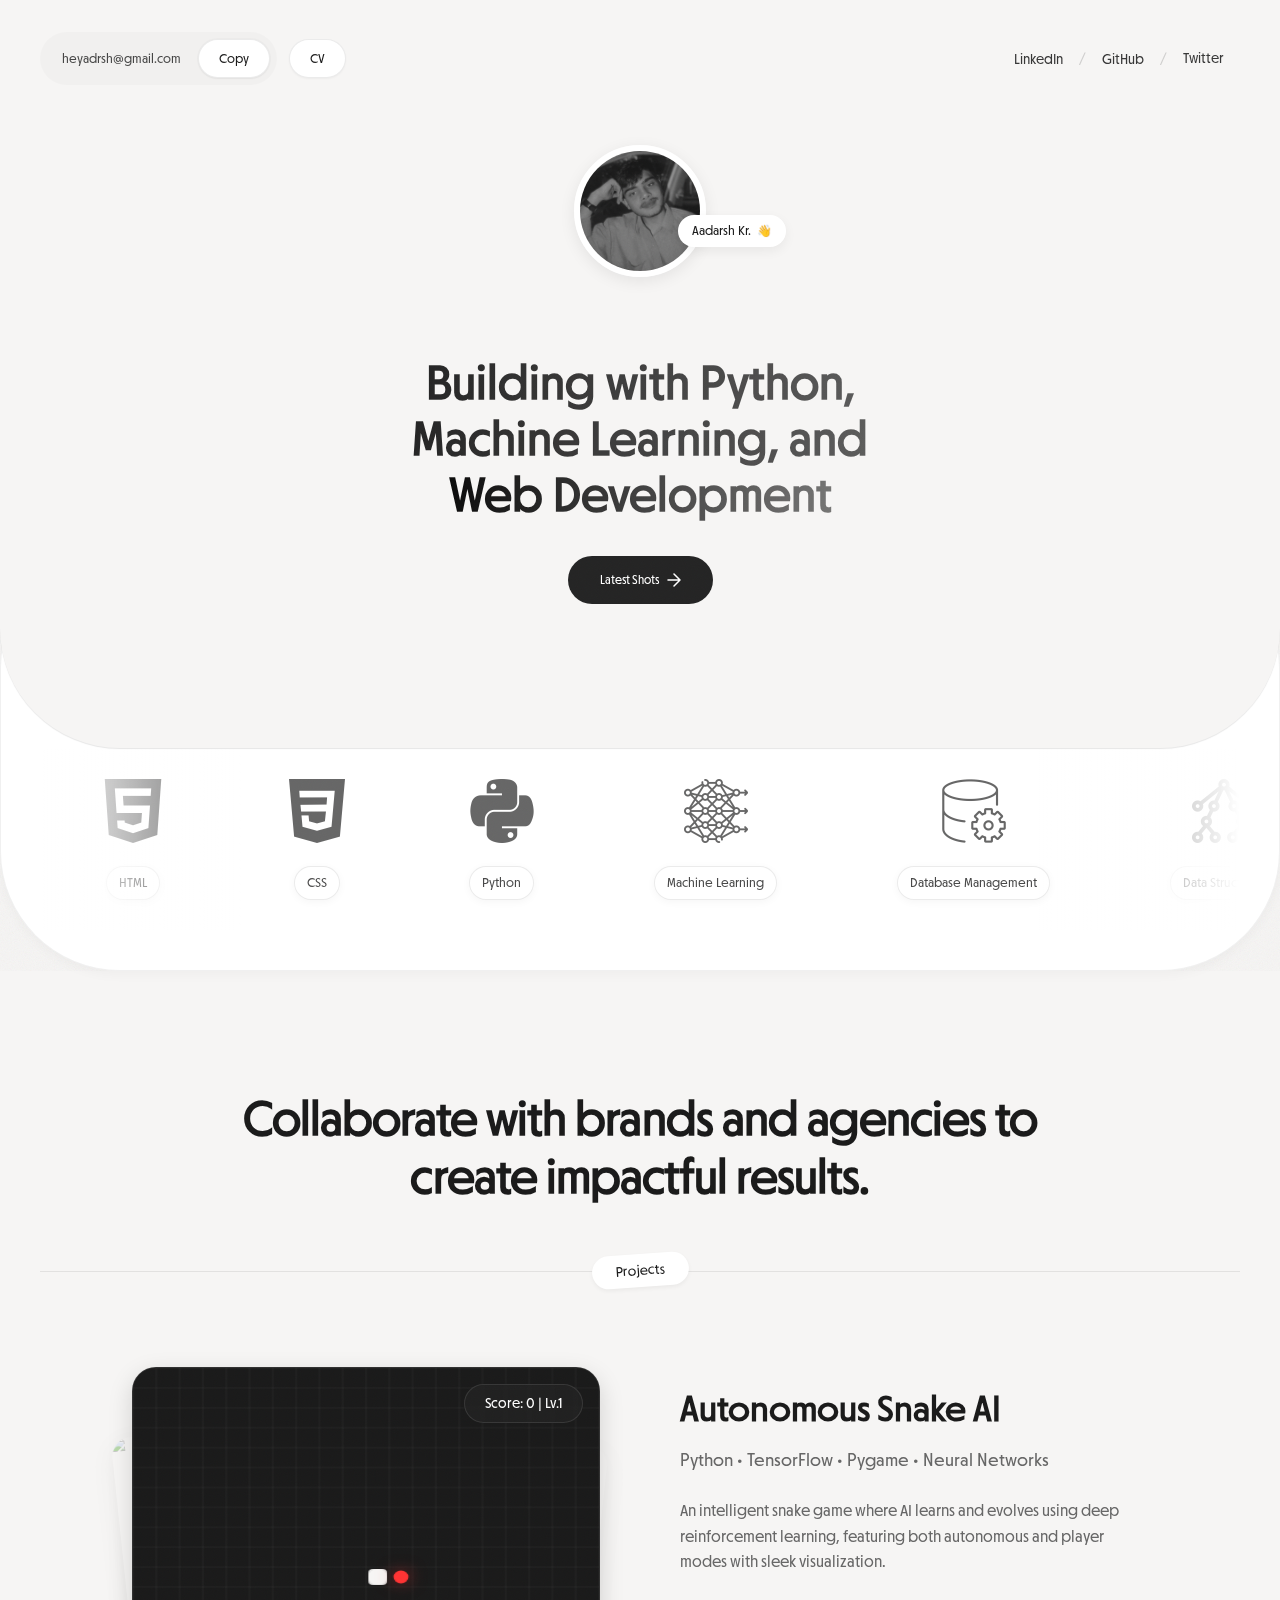
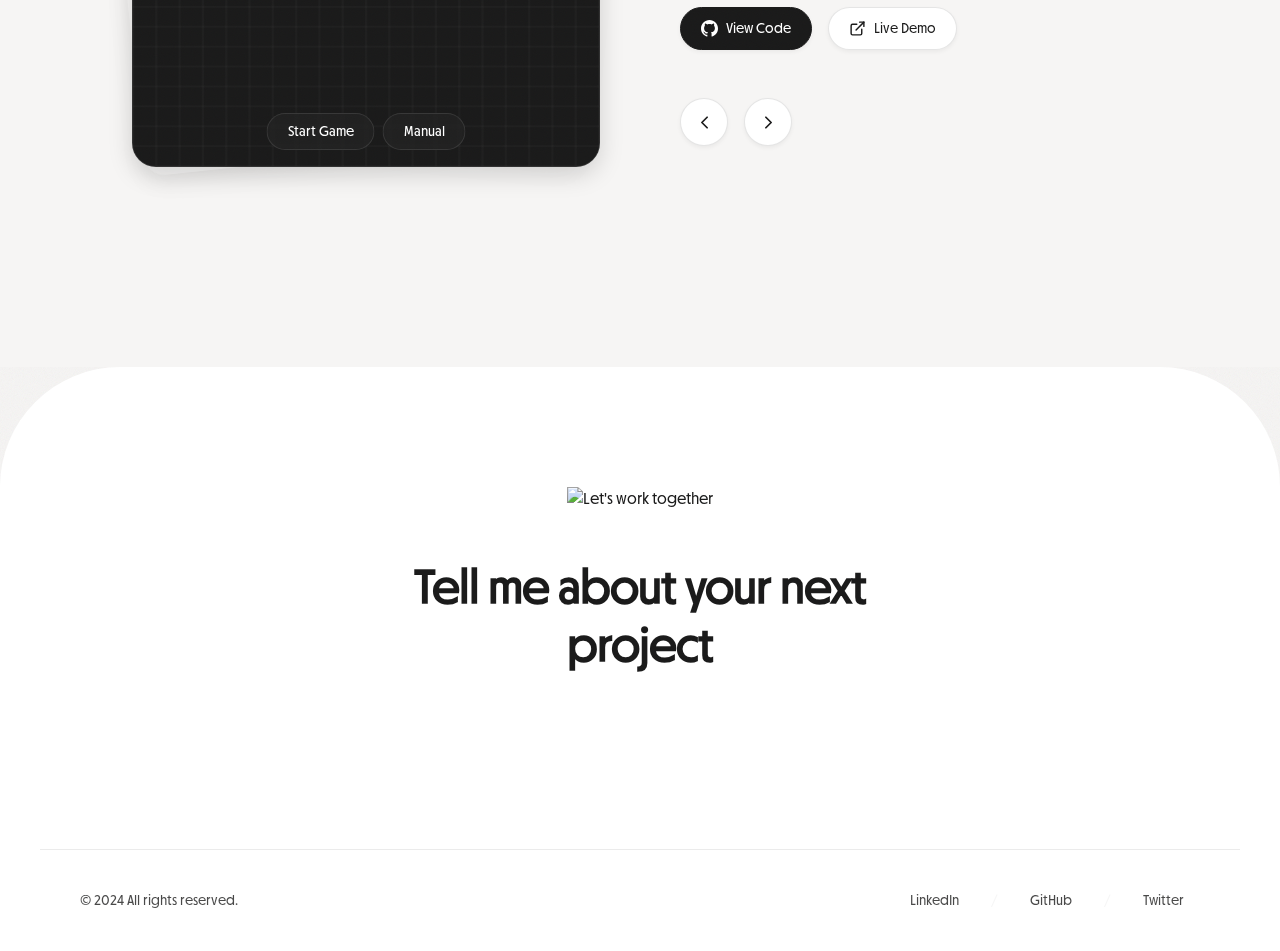
==== index.html @ fe48fea4 "Initial commit: Portfolio website with Snake AI game" ====
<!DOCTYPE html>
<html lang="en">
<head>
    <meta charset="UTF-8">
    <meta name="viewport" content="width=device-width, initial-scale=1.0">
    <title>Aadarsh Kumar — Product Designer</title>
    
    <!-- Preload critical assets -->
    <link rel="preload" href="public/images/profile.webp" as="image" type="image/webp">
    <link rel="preload" href="styles.css" as="style">
    
    <!-- Resource hints -->
    <link rel="preconnect" href="https://fonts.googleapis.com">
    <link rel="preconnect" href="https://fonts.gstatic.com" crossorigin>
    <link rel="preconnect" href="https://cdnjs.cloudflare.com" crossorigin>
    
    <!-- Styles -->
    <link rel="stylesheet" href="styles.css">
    <link href="https://fonts.googleapis.com/css2?family=Inter:wght@400;500;600;700&display=swap" rel="stylesheet">
    <link href="https://fonts.googleapis.com/css2?family=Otterco:wght@400;500&display=swap" rel="stylesheet">
    <link rel="stylesheet" href="https://cdnjs.cloudflare.com/ajax/libs/font-awesome/6.0.0/css/all.min.css">
    
    <!-- GSAP for smooth animations -->
    <script src="https://cdnjs.cloudflare.com/ajax/libs/gsap/3.12.5/gsap.min.js"></script>
    <script src="https://cdnjs.cloudflare.com/ajax/libs/gsap/3.12.5/ScrollTrigger.min.js"></script>
    
    <!-- Meta tags -->
    <meta name="description" content="Aadarsh Kumar - Product Designer specializing in digital products, brands, and experiences">
    <meta name="theme-color" content="#ffffff">
    
    <!-- Open Graph / Social Media -->
    <meta property="og:title" content="Aadarsh Kumar — Product Designer">
    <meta property="og:description" content="Building digital products, brands, and experience">
    <meta property="og:image" content="public/images/profile.webp">
    <meta property="og:type" content="website">
</head>
<body>
    <div class="main-container">
        <!-- Top Card (White, U-shape bottom) -->
        <div class="top-card">
            <div class="card-content">
            <header>
                <nav>
                        <div class="left-header">
                            <div class="email-container">
                                <div class="email" id="email">heyadrsh@gmail.com</div>
                                <div class="btn-copy-container">
                                    <div class="hover-gradient"></div>
                                    <button class="btn-secondary btn-copy" id="copyButton" onclick="copyEmail()">Copy</button>
                                </div>
                            </div>
                            <button class="btn-secondary">CV</button>
                        </div>
                        <div class="social-links">
                            <div class="linkedin-preview-container">
                                <a href="https://linkedin.com" target="_blank" class="linkedin-link">LinkedIn</a>
                                <div class="linkedin-preview">
                                    <div class="preview-content">
                                        <img src="public/images/linkedin-preview.webp" alt="LinkedIn Profile Preview" class="preview-img" loading="lazy">
                                    </div>
                                </div>
                            </div>
                            <span>/</span>
                            <div class="github-preview-container">
                                <a href="https://github.com/heyadrsh" target="_blank" class="github-link">GitHub</a>
                                <div class="github-preview">
                                    <div class="preview-content">
                                        <img src="public/images/github-preview.webp" alt="GitHub Profile Preview" class="preview-img" loading="lazy">
                                    </div>
                                </div>
                            </div>
                            <span>/</span>
                            <a href="https://twitter.com" target="_blank">Twitter</a>
                        </div>
                </nav>
            </header>   

            <section class="hero">
                <div class="profile">
                        <picture>
                            <source srcset="public/images/profile.webp" type="image/webp">
                            <img src="public/images/profile.png" alt="Profile" class="profile-img">
                        </picture>
                        <div class="profile-tag">Aadarsh Kr. <span class="wave">👋</span></div>
                </div>
                <h1 class="title">
                        Building with Python,<br>
                        Machine Learning, and<br>
                        <span id="flip-words" class="flip-words">Data Structures</span>
                </h1>
                <button class="btn-primary">
                    Latest Shots
                        <svg width="14" height="14" viewBox="0 0 14 14" fill="none" xmlns="http://www.w3.org/2000/svg">
                            <path d="M1 7H13M13 7L7 1M13 7L7 13" stroke="currentColor" stroke-width="1.5" stroke-linecap="round" stroke-linejoin="round"/>
                    </svg>
                </button>
            </section>
            </div>
        </div>

        <!-- Technologies Section -->
        <div class="tech-card">
            <div class="card-content">
                <div class="tech-showcase">
                    <div class="tech-track">
                        <!-- First set of logos -->
                        <div class="tech-slide">
                            <div class="tech-item">
                                <picture>
                                    <source srcset="public/images/technologies/html.webp" type="image/webp">
                                    <img src="public/images/technologies/html.png" alt="HTML" class="tech-logo" loading="lazy">
                                </picture>
                                <span class="tech-name">HTML</span>
                            </div>
                            <div class="tech-item">
                                <picture>
                                    <source srcset="public/images/technologies/css-3.webp" type="image/webp">
                                    <img src="public/images/technologies/css-3.png" alt="CSS" class="tech-logo" loading="lazy">
                                </picture>
                                <span class="tech-name">CSS</span>
                            </div>
                            <div class="tech-item">
                                <picture>
                                    <source srcset="public/images/technologies/python.webp" type="image/webp">
                                    <img src="public/images/technologies/python.png" alt="Python" class="tech-logo" loading="lazy">
                                </picture>
                                <span class="tech-name">Python</span>
                            </div>
                            <div class="tech-item">
                                <picture>
                                    <source srcset="public/images/technologies/machine-learning.webp" type="image/webp">
                                    <img src="public/images/technologies/machine-learning.png" alt="Machine Learning" class="tech-logo" loading="lazy">
                                </picture>
                                <span class="tech-name">Machine Learning</span>
                            </div>
                            <div class="tech-item">
                                <picture>
                                    <source srcset="public/images/technologies/DBMS.webp" type="image/webp">
                                    <img src="public/images/technologies/DBMS.png" alt="DBMS" class="tech-logo" loading="lazy">
                                </picture>
                                <span class="tech-name">Database Management</span>
                            </div>
                            <div class="tech-item">
                                <picture>
                                    <source srcset="public/images/technologies/data-structure.webp" type="image/webp">
                                    <img src="public/images/technologies/data-structure.png" alt="Data Structures" class="tech-logo" loading="lazy">
                                </picture>
                                <span class="tech-name">Data Structures</span>
                            </div>
                            <div class="tech-item">
                                <picture>
                                    <source srcset="public/images/technologies/github.webp" type="image/webp">
                                    <img src="public/images/technologies/github.png" alt="GitHub" class="tech-logo" loading="lazy">
                                </picture>
                                <span class="tech-name">GitHub</span>
                            </div>
                        </div>
                        <!-- Duplicate set for seamless loop -->
                        <div class="tech-slide">
                            <div class="tech-item">
                                <picture>
                                    <source srcset="public/images/technologies/html.webp" type="image/webp">
                                    <img src="public/images/technologies/html.png" alt="HTML" class="tech-logo" loading="lazy">
                                </picture>
                                <span class="tech-name">HTML</span>
                            </div>
                            <div class="tech-item">
                                <picture>
                                    <source srcset="public/images/technologies/css-3.webp" type="image/webp">
                                    <img src="public/images/technologies/css-3.png" alt="CSS" class="tech-logo" loading="lazy">
                                </picture>
                                <span class="tech-name">CSS</span>
                            </div>
                            <div class="tech-item">
                                <picture>
                                    <source srcset="public/images/technologies/python.webp" type="image/webp">
                                    <img src="public/images/technologies/python.png" alt="Python" class="tech-logo" loading="lazy">
                                </picture>
                                <span class="tech-name">Python</span>
                            </div>
                            <div class="tech-item">
                                <picture>
                                    <source srcset="public/images/technologies/machine-learning.webp" type="image/webp">
                                    <img src="public/images/technologies/machine-learning.png" alt="Machine Learning" class="tech-logo" loading="lazy">
                                </picture>
                                <span class="tech-name">Machine Learning</span>
                            </div>
                            <div class="tech-item">
                                <picture>
                                    <source srcset="public/images/technologies/DBMS.webp" type="image/webp">
                                    <img src="public/images/technologies/DBMS.png" alt="DBMS" class="tech-logo" loading="lazy">
                                </picture>
                                <span class="tech-name">Database Management</span>
                            </div>
                            <div class="tech-item">
                                <picture>
                                    <source srcset="public/images/technologies/data-structure.webp" type="image/webp">
                                    <img src="public/images/technologies/data-structure.png" alt="Data Structures" class="tech-logo" loading="lazy">
                                </picture>
                                <span class="tech-name">Data Structures</span>
                            </div>
                            <div class="tech-item">
                                <picture>
                                    <source srcset="public/images/technologies/github.webp" type="image/webp">
                                    <img src="public/images/technologies/github.png" alt="GitHub" class="tech-logo" loading="lazy">
                                </picture>
                                <span class="tech-name">GitHub</span>
                            </div>
                        </div>
                    </div>
                </div>
            </div>
        </div>

        <!-- Services Card (Gray, Rectangle) -->
        <div class="services-card">
            <div class="card-content">
            <section class="services">
                <h2 class="section-title">
                    Collaborate with brands and agencies to<br>
                    create impactful results.
                </h2>
                <div class="project-tag">Projects</div>
                <section class="testimonials-section">
                    <div class="testimonials-grid">
                        <div class="testimonials-images">
                            <!-- Images will be dynamically added here -->
                        </div>
                        <div class="testimonial-content">
                            <div class="testimonial-text">
                                <h3 class="testimonial-name"></h3>
                                <p class="testimonial-designation"></p>
                                <p class="testimonial-quote"></p>
                                <div class="project-actions">
                                    <a href="#" class="project-action-btn github">
                                        <svg width="20" height="20" viewBox="0 0 24 24" fill="currentColor">
                                            <path d="M12 0C5.37 0 0 5.37 0 12c0 5.3 3.438 9.8 8.205 11.385.6.113.82-.258.82-.577 0-.285-.01-1.04-.015-2.04-3.338.724-4.042-1.61-4.042-1.61-.546-1.385-1.335-1.755-1.335-1.755-1.087-.744.084-.729.084-.729 1.205.084 1.838 1.236 1.838 1.236 1.07 1.835 2.809 1.305 3.495.998.108-.776.417-1.305.76-1.605-2.665-.3-5.466-1.332-5.466-5.93 0-1.31.465-2.38 1.235-3.22-.135-.303-.54-1.523.105-3.176 0 0 1.005-.322 3.3 1.23.96-.267 1.98-.399 3-.405 1.02.006 2.04.138 3 .405 2.28-1.552 3.285-1.23 3.285-1.23.645 1.653.24 2.873.12 3.176.765.84 1.23 1.91 1.23 3.22 0 4.61-2.805 5.625-5.475 5.92.42.36.81 1.096.81 2.22 0 1.605-.015 2.896-.015 3.286 0 .315.21.69.825.57C20.565 21.795 24 17.295 24 12c0-6.63-5.37-12-12-12"/>
                                        </svg>
                                        View Code
                                    </a>
                                    <a href="#" class="project-action-btn demo">
                                        <svg width="20" height="20" viewBox="0 0 24 24" fill="none" stroke="currentColor" stroke-width="2" stroke-linecap="round" stroke-linejoin="round">
                                            <path d="M18 13v6a2 2 0 0 1-2 2H5a2 2 0 0 1-2-2V8a2 2 0 0 1 2-2h6"/>
                                            <polyline points="15 3 21 3 21 9"/>
                                            <line x1="10" y1="14" x2="21" y2="3"/>
                                        </svg>
                                        Live Demo
                                    </a>
                                </div>
                            </div>
                            <div class="testimonial-controls">
                                <button class="testimonial-button prev">
                                    <svg viewBox="0 0 24 24">
                                        <path d="M15 18l-6-6 6-6" />
                                    </svg>
                                </button>
                                <button class="testimonial-button next">
                                    <svg viewBox="0 0 24 24">
                                        <path d="M9 18l6-6-6-6" />
                                    </svg>
                                </button>
                            </div>
                        </div>
                    </div>
                </section>
            </section>
            </div>
        </div>

        <!-- Bottom Card (White, Inverse U-shape) -->
        <div class="bottom-card">
            <div class="card-content">
                <section class="contact">
                    <img src="public/images/handshake.svg" alt="Let's work together" class="handshake-icon">
                    <h2 class="section-title">Tell me about your next<br>project</h2>
                    <div style="width: 100%; display: flex; justify-content: center; margin-top: 40px;">
                        <div style="width: 240px; display: flex; justify-content: space-between; gap: 8px;">
                            <button class="btn-primary" style="padding: 12px 24px; background: #2A2A2A; border: none; border-radius: 100px; color: white; font-size: 14px; font-weight: normal; display: flex; align-items: center; gap: 8px;">
                                <i class="fas fa-envelope" style="font-size: 12px;"></i>
                                Email Me
                            </button>
                            <a href="https://wa.me/918929412040" target="_blank" class="btn-primary" style="padding: 12px 24px; background: white; color: #2A2A2A; border: 1px solid rgba(0,0,0,0.1); border-radius: 100px; font-size: 14px; font-weight: normal; text-decoration: none; box-shadow: 0 2px 4px rgba(0,0,0,0.05);">WhatsApp</a>
                        </div>
                    </div>
                </section>
                
                <footer>
                    <div class="footer-content">
                        <div class="copyright">© 2024 All rights reserved.</div>
                        <div class="social-links">
                            <a href="https://linkedin.com" target="_blank">LinkedIn</a>
                            <span>/</span>
                            <a href="https://github.com/heyadrsh" target="_blank">GitHub</a>
                            <span>/</span>
                            <a href="https://twitter.com" target="_blank">Twitter</a>
                        </div>
                    </div>
                </footer>
            </div>
        </div>
    </div>
    <script>
        function copyEmail() {
            const email = document.getElementById('email').textContent;
            const copyButton = document.getElementById('copyButton');
            const originalText = copyButton.textContent;
            
            // Copy the email
            navigator.clipboard.writeText(email).then(() => {
                // Change button text to "Copied!"
                copyButton.textContent = 'Copied!';
                
                // Add a success class for visual feedback
                copyButton.classList.add('copied');
                
                // Reset button text after 2 seconds
                setTimeout(() => {
                    copyButton.textContent = originalText;
                    copyButton.classList.remove('copied');
                }, 2000);
            }).catch(err => {
                console.error('Failed to copy:', err);
            });
        }

        // Flip Words Animation
        class FlipWords {
            constructor(element, words, duration = 3000) {
                this.element = element;
                this.words = words;
                this.duration = duration;
                this.currentIndex = 0;
                this.isAnimating = false;
                this.init();
            }

            init() {
                this.animate();
            }

            async animate() {
                if (this.isAnimating) return;
                
                this.isAnimating = true;
                this.currentIndex = (this.currentIndex + 1) % this.words.length;
                const word = this.words[this.currentIndex];

                // Exit animation
                this.element.style.transition = 'all 0.5s ease-out';
                this.element.style.opacity = '0';
                this.element.style.transform = 'translateY(-40px) translateX(40px) scale(2) blur(8px)';

                // Wait for exit animation
                await new Promise(resolve => setTimeout(resolve, 500));

                // Update text
                this.element.textContent = word;

                // Enter animation
                this.element.style.transform = 'translateY(10px) scale(1)';
                this.element.style.opacity = '0';
                
                // Force reflow
                this.element.offsetHeight;

                this.element.style.transition = 'all 0.5s ease-out';
                this.element.style.transform = 'translateY(0) scale(1)';
                this.element.style.opacity = '1';

                // Reset animation flag after duration
                setTimeout(() => {
                    this.isAnimating = false;
                    this.animate();
                }, this.duration);
            }
        }

        // Initialize flip words
        document.addEventListener('DOMContentLoaded', () => {
            const flipElement = document.getElementById('flip-words');
            const words = [
                'Data Structures',
                'Web Development',
                'Deep Learning',
                'Computer Vision',
                'Natural Language Processing',
                'Cloud Computing',
                'API Development',
                'Frontend Design',
                'Git/GitHub',
                'Graphical User Interface',
                'Artificial Intelligence'
            ];
            new FlipWords(flipElement, words, 3000);
        });
    </script>

    <!-- Smooth Scroll and Animation Handlers -->
    <script>
        // Lerp function for smooth interpolation
        const lerp = (start, end, factor) => (1 - factor) * start + factor * end;

        // Smooth scroll class
        class SmoothScroll {
            constructor() {
                this.targetY = 0;
                this.currentY = 0;
                this.scrolling = false;
                this.speed = 0.1;
                this.init();
            }

            init() {
                // Set initial position
                this.currentY = window.scrollY;
                this.targetY = window.scrollY;

                // Bind methods
                this.onScroll = this.onScroll.bind(this);
                this.update = this.update.bind(this);
                this.start = this.start.bind(this);
                this.stop = this.stop.bind(this);

                // Add event listeners
                window.addEventListener('scroll', this.onScroll, { passive: true });
                window.addEventListener('resize', this.onScroll, { passive: true });
                window.addEventListener('load', this.onScroll, { passive: true });

                // Start animation
                this.start();
            }

            onScroll() {
                this.targetY = window.scrollY;
                if (!this.scrolling) {
                    this.start();
                }
            }

            update() {
                this.currentY = lerp(this.currentY, this.targetY, this.speed);

                // Apply the scroll transform
                document.body.style.transform = `translate3d(0,${-this.currentY}px,0)`;

                // Check if we're close enough to stop
                if (Math.abs(this.targetY - this.currentY) < 0.1) {
                    this.stop();
                    return;
                }

                // Continue animation
                requestAnimationFrame(this.update);
            }

            start() {
                if (!this.scrolling) {
                    this.scrolling = true;
                    requestAnimationFrame(this.update);
                }
            }

            stop() {
                this.scrolling = false;
            }
        }

        // Initialize smooth scroll on non-touch devices
        if (!('ontouchstart' in window)) {
            new SmoothScroll();
        }

        // Intersection Observer for animations
        document.addEventListener('DOMContentLoaded', () => {
            const animatedElements = document.querySelectorAll('.tech-item, .service-card, .profile-tag, .btn-primary, .btn-secondary');
            
            const observer = new IntersectionObserver(
                (entries) => {
                    entries.forEach(entry => {
                        if (entry.isIntersecting) {
                            entry.target.classList.add('in-view');
                            // Optimize performance by unobserving after animation
                            observer.unobserve(entry.target);
                        }
                    });
                },
                {
                    threshold: 0.1,
                    rootMargin: '20px'
                }
            );

            animatedElements.forEach(el => observer.observe(el));

            // Debounced scroll handler
            let scrollTimeout;
            const body = document.body;
            
            window.addEventListener('scroll', () => {
                if (!scrollTimeout) {
                    body.classList.add('is-scrolling');
                }

                clearTimeout(scrollTimeout);
                
                scrollTimeout = setTimeout(() => {
                    body.classList.remove('is-scrolling');
                    scrollTimeout = null;
                }, 100);
            }, { passive: true });

            // Handle smooth anchor scrolling
            document.querySelectorAll('a[href^="#"]').forEach(anchor => {
                anchor.addEventListener('click', function(e) {
                    e.preventDefault();
                    const target = document.querySelector(this.getAttribute('href'));
                    if (target) {
                        const targetPosition = target.getBoundingClientRect().top + window.pageYOffset;
                        const startPosition = window.pageYOffset;
                        const distance = targetPosition - startPosition;
                        const duration = 1000;
                        let start = null;

                        function animation(currentTime) {
                            if (start === null) start = currentTime;
                            const timeElapsed = currentTime - start;
                            const progress = Math.min(timeElapsed / duration, 1);
                            const ease = easeInOutCubic(progress);
                            
                            window.scrollTo(0, startPosition + distance * ease);
                            
                            if (timeElapsed < duration) {
                                requestAnimationFrame(animation);
                            }
                        }

                        function easeInOutCubic(t) {
                            return t < 0.5 
                                ? 4 * t * t * t 
                                : (t - 1) * (2 * t - 2) * (2 * t - 2) + 1;
                        }

                        requestAnimationFrame(animation);
                    }
                });
            });
        });
    </script>

    <script>
        document.addEventListener('DOMContentLoaded', () => {
            // Register ScrollTrigger plugin
            gsap.registerPlugin(ScrollTrigger);

            // Create stagger animation for project cards
            gsap.from('.project-card', {
                scrollTrigger: {
                    trigger: '.project-grid',
                    start: 'top bottom',
                    toggleActions: 'play none none none',
                    once: true
                },
                y: 30,
                opacity: 0,
                duration: 0.6,
                stagger: {
                    each: 0.1,
                    from: "start"
                },
                ease: 'power2.out',
                clearProps: "all"
            });
        });
    </script>

    <script>
        // Debounce function
        function debounce(func, wait) {
            let timeout;
            return function executedFunction(...args) {
                const later = () => {
                    clearTimeout(timeout);
                    func(...args);
                };
                clearTimeout(timeout);
                timeout = setTimeout(later, wait);
            };
        }

        document.addEventListener('DOMContentLoaded', () => {
            const projectGrid = document.querySelector('.project-grid-inner');
            const projectCards = document.querySelectorAll('.project-card');
            const prevButton = document.querySelector('.scroll-button.prev');
            const nextButton = document.querySelector('.scroll-button.next');
            let currentExpandedCard = null;
            let currentIndex = 0;
            const cardWidth = 324; // 300px card width + 24px gap
            const visibleCards = 4; // Number of cards visible at once
            const totalCards = projectCards.length;
            const maxIndex = totalCards - visibleCards;

            // Initialize scroll buttons visibility
            updateScrollButtons();

            // Handle scroll buttons
            prevButton.addEventListener('click', () => {
                if (currentIndex > 0) {
                    currentIndex--;
                    scrollToCard(currentIndex);
                }
            });

            nextButton.addEventListener('click', () => {
                if (currentIndex < maxIndex) {
                    currentIndex++;
                    scrollToCard(currentIndex);
                }
            });

            function scrollToCard(index) {
                const scrollPosition = index * cardWidth;
                gsap.to(projectGrid, {
                    x: -scrollPosition,
                    duration: 0.5,
                    ease: "power2.out",
                    onComplete: updateScrollButtons
                });
            }

            function updateScrollButtons() {
                // Always show next button if there are more cards to show
                prevButton.classList.toggle('visible', currentIndex > 0);
                nextButton.classList.toggle('visible', currentIndex < maxIndex);
            }

            // Handle window resize
            const handleResize = debounce(() => {
                if (currentExpandedCard) {
                    const index = Array.from(projectCards).indexOf(currentExpandedCard);
                    // Ensure expanded card is visible
                    if (index < currentIndex || index >= currentIndex + visibleCards) {
                        currentIndex = Math.max(0, Math.min(index, maxIndex));
                        scrollToCard(currentIndex);
                    }
                }
                updateScrollButtons();
            }, 250);

            window.addEventListener('resize', handleResize);

            function expandCard(card) {
                if (card.classList.contains('animating')) return;

                // If clicking the same expanded card, close it
                if (card === currentExpandedCard) {
                    closeCard(card);
                    return;
                }

                // Close previously expanded card if exists
                if (currentExpandedCard) {
                    closeCard(currentExpandedCard);
                }

                card.classList.add('animating');
                
                const index = Array.from(projectCards).indexOf(card);
                currentIndex = Math.max(0, Math.min(index, projectCards.length - 4));
                scrollToCard(currentIndex);

                const tl = gsap.timeline({
                    onComplete: () => {
                        card.classList.remove('animating');
                        updateScrollButtons();
                    }
                });

                card.classList.add('expanded');
                currentExpandedCard = card;

                const content = card.querySelector('.project-content');
                const image = card.querySelector('.project-image');
                const ctaButton = card.querySelector('.cta-button');

                tl.to(image, {
                    height: "200px",
                    duration: 0.4,
                    ease: "power2.out"
                });

                tl.to(content, {
                    padding: "24px",
                    duration: 0.3,
                    ease: "power2.out"
                }, "-=0.2");

                gsap.to(ctaButton, {
                    opacity: 1,
                    y: 0,
                    duration: 0.3,
                    delay: 0.1,
                    ease: "power2.out"
                });
            }

            function closeCard(card) {
                if (card.classList.contains('animating')) return;
                
                card.classList.add('animating');

                const tl = gsap.timeline({
                    onComplete: () => {
                        card.classList.remove('expanded');
                        card.classList.remove('animating');
                        currentExpandedCard = null;
                        updateScrollButtons();
                    }
                });

                const content = card.querySelector('.project-content');
                const image = card.querySelector('.project-image');
                const ctaButton = card.querySelector('.cta-button');

                tl.to(ctaButton, {
                    opacity: 0,
                    y: 10,
                    duration: 0.2,
                    ease: "power2.in"
                });

                tl.to(content, {
                    padding: "16px",
                    duration: 0.3,
                    ease: "power2.inOut"
                }, "-=0.1");

                tl.to(image, {
                    height: "160px",
                    duration: 0.3,
                    ease: "power2.inOut"
                }, "-=0.2");
            }

            // Add click handlers for cards
            projectCards.forEach(card => {
                card.addEventListener('click', (e) => {
                    // Only handle card clicks if not clicking a CTA button
                    if (!e.target.classList.contains('cta-button')) {
                        e.stopPropagation();
                        if (!card.classList.contains('animating')) {
                            expandCard(card);
                        }
                    }
                });
            });

            // Add click handler to close expanded card when clicking outside
            document.addEventListener('click', (e) => {
                if (currentExpandedCard && 
                    !e.target.closest('.project-card') && 
                    !currentExpandedCard.classList.contains('animating')) {
                    closeCard(currentExpandedCard);
                }
            });

            // Handle escape key to close expanded card
            document.addEventListener('keydown', (e) => {
                if (e.key === 'Escape' && currentExpandedCard && !currentExpandedCard.classList.contains('animating')) {
                    closeCard(currentExpandedCard);
                }
            });

            // Intersection Observer for scroll buttons visibility
            const gridContainer = document.querySelector('.project-grid-container');
            const observer = new IntersectionObserver(
                (entries) => {
                    entries.forEach(entry => {
                        if (entry.isIntersecting) {
                            updateScrollButtons();
                        }
                    });
                },
                { threshold: 0.1 }
            );
            observer.observe(gridContainer);
        });
    </script>

    <!-- Testimonials Script -->
    <script>
        document.addEventListener('DOMContentLoaded', () => {
            const projects = [
                {
                    name: "Autonomous Snake AI",
                    tech: "Python • TensorFlow • Pygame • Neural Networks",
                    description: "An intelligent snake game where AI learns and evolves using deep reinforcement learning, featuring both autonomous and player modes with sleek visualization.",
                    image: "public/images/projects/snake-ai.webp",
                    github: "https://github.com/yourusername/snake-ai",
                    demo: "https://snake-ai-demo.com"
                },
                {
                    name: "AI Image Generation Platform",
                    tech: "Python • TensorFlow • React • Node.js",
                    description: "A full-stack AI platform that generates unique images from text descriptions using advanced machine learning models.",
                    image: "https://images.unsplash.com/photo-1535713875002-d1d0cf377fde?q=80&w=3560&auto=format&fit=crop&ixlib=rb-4.0.3&ixid=M3wxMjA3fDB8MHxwaG90by1wYWdlfHx8fGVufDB8fHx8fA%3D%3D",
                    github: "https://github.com/yourusername/ai-image-generator",
                    demo: "https://ai-image-generator.demo.com"
                },
                {
                    name: "Smart Task Manager",
                    tech: "Python • Django • PostgreSQL",
                    description: "An intelligent task management system that uses machine learning to prioritize and organize tasks efficiently.",
                    image: "https://images.unsplash.com/photo-1438761681033-6461ffad8d80?q=80&w=3540&auto=format&fit=crop&ixlib=rb-4.0.3&ixid=M3wxMjA3fDB8MHxwaG90by1wYWdlfHx8fGVufDB8fHx8fA%3D%3D",
                    github: "https://github.com/yourusername/smart-task-manager",
                    demo: "https://smart-task-manager.demo.com"
                },
                {
                    name: "Data Visualization Dashboard",
                    tech: "Python • Pandas • D3.js",
                    description: "Interactive dashboard for visualizing complex datasets with real-time updates and customizable charts.",
                    image: "https://images.unsplash.com/photo-1623582854588-d60de57fa33f?q=80&w=3540&auto=format&fit=crop&ixlib=rb-4.0.3&ixid=M3wxMjA3fDB8MHxwaG90by1wYWdlfHx8fGVufDB8fHx8fA%3D%3D",
                    github: "https://github.com/yourusername/data-viz-dashboard",
                    demo: "https://data-viz-dashboard.demo.com"
                },
                {
                    name: "ML-Powered Chatbot",
                    tech: "Python, NLTK, FastAPI",
                    description: "A natural language processing chatbot that learns from conversations to provide more accurate responses.",
                    image: "https://images.unsplash.com/photo-1636041293178-808a6762ab39?q=80&w=3464&auto=format&fit=crop&ixlib=rb-4.0.3&ixid=M3wxMjA3fDB8MHxwaG90by1wYWdlfHx8fGVufDB8fHx8fA%3D%3D"
                },
                {
                    name: "Cloud File System",
                    tech: "Python, AWS, React",
                    description: "Secure cloud-based file management system with advanced search and sharing capabilities.",
                    image: "https://images.unsplash.com/photo-1624561172888-ac93c696e10c?q=80&w=2592&auto=format&fit=crop&ixlib=rb-4.0.3&ixid=M3wxMjA3fDB8MHxwaG90by1wYWdlfHx8fGVufDB8fHx8fA%3D%3D"
                }
            ];

            let currentIndex = 0;
            const imageContainer = document.querySelector('.testimonials-images');
            const nameElement = document.querySelector('.testimonial-name');
            const techElement = document.querySelector('.testimonial-designation');
            const descriptionElement = document.querySelector('.testimonial-quote');
            const prevButton = document.querySelector('.testimonial-button.prev');
            const nextButton = document.querySelector('.testimonial-button.next');
            const textContainer = document.querySelector('.testimonial-text');

            // Create and append image elements
            projects.forEach((project, index) => {
                const img = document.createElement('img');
                img.src = project.image;
                img.alt = project.name;
                img.className = `testimonial-image ${index === 0 ? 'active' : ''}`;
                img.loading = 'lazy';
                imageContainer.appendChild(img);
            });

            function updateProject(index) {
                const images = document.querySelectorAll('.testimonial-image');
                const gameContainer = document.querySelector('.snake-game-container');
                const prevIndex = (index - 1 + projects.length) % projects.length;
                const nextIndex = (index + 1) % projects.length;
                
                // Reset all images
                images.forEach(img => {
                    img.classList.remove('active');
                    img.style.display = 'none';
                });

                // Handle game container visibility and transitions
                if (gameContainer) {
                    if (index === 0) {
                        gameContainer.style.display = 'flex';
                        setTimeout(() => {
                            gameContainer.classList.add('active');
                            gameContainer.classList.remove('next');
                        }, 50);
                    } else {
                        gameContainer.classList.remove('active');
                        if (index === 1) {
                            gameContainer.classList.add('next');
                            setTimeout(() => {
                                if (index !== 0) {
                                    gameContainer.style.display = 'none';
                                }
                            }, 500);
                        } else {
                            gameContainer.classList.remove('next');
                            setTimeout(() => {
                                gameContainer.style.display = 'none';
                            }, 500);
                        }
                    }
                }

                // Set active image and handle transitions
                if (index !== 0) {
                    const activeImage = images[index];
                    activeImage.style.display = 'block';
                    setTimeout(() => {
                        activeImage.classList.add('active');
                    }, 50);
                }

                // Show previous and next images for stacking effect
                if (prevIndex !== 0) {
                    images[prevIndex].style.display = 'block';
                }
                if (nextIndex !== 0) {
                    images[nextIndex].style.display = 'block';
                }

                // Update text content with animation
                textContainer.classList.remove('active');
                setTimeout(() => {
                    nameElement.textContent = projects[index].name;
                    techElement.textContent = projects[index].tech;
                    
                    // Animate description text word by word
                    const words = projects[index].description.split(' ');
                    descriptionElement.innerHTML = words.map((word, i) => 
                        `<span style="opacity: 0; transform: translateY(10px); transition: all 0.2s ease-in-out ${i * 20}ms;">${word} </span>`
                    ).join('');

                    // Update project links
                    const githubLink = document.querySelector('.project-action-btn.github');
                    const demoLink = document.querySelector('.project-action-btn.demo');
                    
                    if (githubLink) githubLink.href = projects[index].github;
                    if (demoLink) demoLink.href = projects[index].demo;

                    textContainer.classList.add('active');
                    
                    // Animate each word
                    const spans = descriptionElement.querySelectorAll('span');
                    spans.forEach(span => {
                        setTimeout(() => {
                            span.style.opacity = '1';
                            span.style.transform = 'translateY(0)';
                        }, 10);
                    });
                }, 300);
            }

            function handleNext() {
                currentIndex = (currentIndex + 1) % projects.length;
                updateProject(currentIndex);
            }

            function handlePrev() {
                currentIndex = (currentIndex - 1 + projects.length) % projects.length;
                updateProject(currentIndex);
            }

            // Add event listeners
            nextButton.addEventListener('click', handleNext);
            prevButton.addEventListener('click', handlePrev);

            // Initialize first project
            updateProject(0);

            // Auto-play functionality
            const autoplayInterval = setInterval(handleNext, 5000);

            // Clear interval when user interacts
            [nextButton, prevButton].forEach(button => {
                button.addEventListener('click', () => {
                    clearInterval(autoplayInterval);
                });
            });
        });
    </script>

    <script>
    class SnakeGame {
        constructor(canvas) {
            this.canvas = canvas;
            this.ctx = canvas.getContext('2d', { alpha: false });
            this.gridSize = 20;
            this.tileCount = 20;
            this.snake = [{ x: 10, y: 10 }];
            this.food = this.generateFood();
            this.dx = 0;
            this.dy = 0;
            this.score = 0;
            this.level = 1;
            this.baseSpeed = 200;
            this.gameLoop = null;
            this.isAIMode = true;
            this.aiThinkingTime = 200;
            this.isPaused = true;
            this.isGameOver = false;
            this.nextMove = null;
            this.isThinking = false;
            this.setupCanvas();
            this.boundGameStep = this.gameStep.bind(this);
            this.boundUpdate = this.update.bind(this);
            this.boundDraw = this.draw.bind(this);
            this.lastRenderTime = 0;
            this.frameId = null;
            
            // Initial draw to show starting state
            requestAnimationFrame(() => {
                this.draw();
                document.querySelector('.game-score').textContent = `Score: ${this.score} | Lv.${this.level}`;
                const startBtn = document.querySelector('.start');
                if (startBtn) {
                    startBtn.textContent = 'Start Game';
                }
            });
        }

        setupCanvas() {
            this.canvas.width = 400;
            this.canvas.height = 400;
            // Draw initial grid
            this.draw();
        }

        generateFood() {
            let newFood;
            do {
                newFood = {
                    x: Math.floor(Math.random() * this.tileCount),
                    y: Math.floor(Math.random() * this.tileCount)
                };
            } while (this.snake.some(segment => segment.x === newFood.x && segment.y === newFood.y));
            return newFood;
        }

        generateFutureFoodPositions() {
            const positions = [];
            const occupied = new Set(this.snake.map(s => `${s.x},${s.y}`));
            occupied.add(`${this.food.x},${this.food.y}`);

            for (let i = 0; i < 5; i++) {
                let x, y;
                do {
                    x = Math.floor(Math.random() * this.tileCount);
                    y = Math.floor(Math.random() * this.tileCount);
                } while (occupied.has(`${x},${y}`));
                positions.push({ x, y });
                occupied.add(`${x},${y}`);
            }
            return positions;
        }

        findPath(maxDepth, shouldStop) {
            const head = this.snake[0];
            const visited = new Set();
            const queue = [{
                x: head.x,
                y: head.y,
                path: [],
                cost: 0,
                snakeBody: [...this.snake],
                spaceScore: this.calculateSpaceScore(head.x, head.y, this.snake),
                futureCollisions: this.predictFutureCollisions(this.snake)
            }];

            while (queue.length > 0) {
                if (shouldStop()) {
                    return this.findSafeMove();
                }

                // Sort less frequently for better performance
                if (queue.length > 10) {
                    queue.sort((a, b) => {
                        const aDistance = Math.abs(a.x - this.food.x) + Math.abs(a.y - this.food.y);
                        const bDistance = Math.abs(b.x - this.food.x) + Math.abs(b.y - this.food.y);
                        const aCollisions = a.futureCollisions;
                        const bCollisions = b.futureCollisions;
                        // Prioritize paths with fewer predicted collisions
                        return (aDistance + aCollisions * 5) - (bDistance + bCollisions * 5);
                    });
                    queue.length = Math.min(queue.length, 10);
                }

                const current = queue.shift();
                const key = `${current.x},${current.y}`;

                if (visited.has(key)) continue;
                visited.add(key);

                if (current.x === this.food.x && current.y === this.food.y) {
                    if (this.isSafePath(current.path, [...this.snake])) {
                        return current.path;
                    }
                    continue;
                }

                const moves = this.getPrioritizedMoves(current.x, current.y, this.food);

                for (const move of moves) {
                    const newX = current.x + move.dx;
                    const newY = current.y + move.dy;
                    
                    if (this.isValidMove(newX, newY)) {
                        const newSnakeBody = this.simulateMove(current.snakeBody, newX, newY);
                        const futureCollisions = this.predictFutureCollisions(newSnakeBody);
                        
                        if (this.hasQuickEscape(newX, newY, newSnakeBody) && futureCollisions < 2) {
                            queue.push({
                                x: newX,
                                y: newY,
                                path: [...current.path, move],
                                cost: current.cost + 1,
                                snakeBody: newSnakeBody,
                                spaceScore: this.calculateSpaceScore(newX, newY, newSnakeBody),
                                futureCollisions: futureCollisions
                            });
                        }
                    }
                }
            }

            return this.findSafeMove();
        }

        predictFutureCollisions(snakeBody) {
            let collisions = 0;
            const head = snakeBody[0];
            const bodySet = new Set(snakeBody.slice(1).map(s => `${s.x},${s.y}`));
            
            // Check potential collisions in next few moves
            const moves = [
                { dx: 0, dy: -1 }, { dx: 1, dy: 0 },
                { dx: 0, dy: 1 }, { dx: -1, dy: 0 }
            ];

            for (const move of moves) {
                const newX = head.x + move.dx;
                const newY = head.y + move.dy;
                
                if (newX < 0 || newX >= this.tileCount || 
                    newY < 0 || newY >= this.tileCount ||
                    bodySet.has(`${newX},${newY}`)) {
                    collisions++;
                }
            }

            return collisions;
        }

        hasQuickEscape(x, y, snakeBody) {
            let escapeCount = 0;
            const moves = [
                { x: x, y: y - 1 }, { x: x + 1, y: y },
                { x: x, y: y + 1 }, { x: x - 1, y: y }
            ];

            const snakeSet = new Set(snakeBody.map(s => `${s.x},${s.y}`));
            const futureBodyPositions = this.predictFutureBodyPositions(snakeBody);

            for (const move of moves) {
                if (move.x >= 0 && move.x < this.tileCount &&
                    move.y >= 0 && move.y < this.tileCount &&
                    !snakeSet.has(`${move.x},${move.y}`) &&
                    !futureBodyPositions.has(`${move.x},${move.y}`)) {
                    escapeCount++;
                    if (escapeCount >= 2) return true;
                }
            }

            return false;
        }

        predictFutureBodyPositions(snakeBody) {
            const positions = new Set();
            const head = snakeBody[0];
            
            // Predict next few positions based on current direction
            for (let i = 1; i <= 3; i++) {
                const futureX = head.x + (this.dx * i);
                const futureY = head.y + (this.dy * i);
                positions.add(`${futureX},${futureY}`);
            }

            // Add current body positions
            snakeBody.forEach(segment => {
                positions.add(`${segment.x},${segment.y}`);
            });

            return positions;
        }

        getPrioritizedMoves(x, y, target) {
            const moves = [
                { dx: 0, dy: -1 },
                { dx: 1, dy: 0 },
                { dx: 0, dy: 1 },
                { dx: -1, dy: 0 }
            ];
            
            // Sort moves based on distance to target
            return moves.sort((a, b) => {
                const distA = Math.abs((x + a.dx) - target.x) + Math.abs((y + a.dy) - target.y);
                const distB = Math.abs((x + b.dx) - target.x) + Math.abs((y + b.dy) - target.y);
                return distA - distB;
            });
        }

        calculateSpaceScore(x, y, snakeBody) {
            const visited = new Set();
            const queue = [{ x, y }];
            let spaceCount = 0;
            const snakeSet = new Set(snakeBody.map(s => `${s.x},${s.y}`));

            while (queue.length > 0) {
                const current = queue.shift();
                const key = `${current.x},${current.y}`;

                if (visited.has(key)) continue;
                visited.add(key);
                spaceCount++;

                // Check adjacent cells
                const moves = [
                    { x: current.x, y: current.y - 1 },
                    { x: current.x + 1, y: current.y },
                    { x: current.x, y: current.y + 1 },
                    { x: current.x - 1, y: current.y }
                ];

                for (const move of moves) {
                    if (move.x >= 0 && move.x < this.tileCount &&
                        move.y >= 0 && move.y < this.tileCount &&
                        !snakeSet.has(`${move.x},${move.y}`) &&
                        !visited.has(`${move.x},${move.y}`)) {
                        queue.push(move);
                    }
                }
            }

            return spaceCount;
        }

        findSafeMove() {
            const head = this.snake[0];
            const moves = [
                { dx: 0, dy: -1 }, // up
                { dx: 1, dy: 0 },  // right
                { dx: 0, dy: 1 },  // down
                { dx: -1, dy: 0 }  // left
            ];

            // Find moves that don't immediately kill the snake
            const safeMoves = moves.filter(move => {
                const newX = head.x + move.dx;
                const newY = head.y + move.dy;
                const newSnakeBody = this.simulateMove(this.snake, newX, newY);
                return this.isValidMove(newX, newY) && 
                       this.hasEscapePath(newX, newY, newSnakeBody) &&
                       this.calculateSpaceScore(newX, newY, newSnakeBody) >= this.snake.length;
            });

            if (safeMoves.length === 0) return [moves[0]];

            // Choose the move that leads to the most open space
            let bestMove = safeMoves[0];
            let maxScore = -Infinity;

            for (const move of safeMoves) {
                const newX = head.x + move.dx;
                const newY = head.y + move.dy;
                const newSnakeBody = this.simulateMove(this.snake, newX, newY);
                const spaceScore = this.calculateSpaceScore(newX, newY, newSnakeBody);
                
                // Calculate distance to food
                const distanceToFood = Math.abs(newX - this.food.x) + Math.abs(newY - this.food.y);
                // Combined score favoring more space and closer to food
                const score = spaceScore - (distanceToFood * 0.5);

                if (score > maxScore) {
                    maxScore = score;
                    bestMove = move;
                }
            }

            return [bestMove];
        }

        isValidMove(x, y) {
            // Enhanced boundary check
            if (x < 0 || x >= this.tileCount || y < 0 || y >= this.tileCount) {
                return false;
            }

            // Check for collision with snake body (excluding tail since it will move)
            for (let i = 0; i < this.snake.length - 1; i++) {
                if (this.snake[i].x === x && this.snake[i].y === y) {
                    return false;
                }
            }

            return true;
        }

        simulateMove(snakeBody, newX, newY) {
            const newSnakeBody = [{ x: newX, y: newY }, ...snakeBody.slice(0, -1)];
            return newSnakeBody;
        }

        isSafePath(path, currentSnake) {
            let snake = [...currentSnake];
            for (const move of path) {
                const newHead = {
                    x: snake[0].x + move.dx,
                    y: snake[0].y + move.dy
                };
                snake = [newHead, ...snake.slice(0, -1)];
                
                // Check for collisions
                if (!this.isValidMove(newHead.x, newHead.y)) return false;
                
                // Check if we can still move after this move
                if (!this.hasEscapePath(newHead.x, newHead.y, snake)) return false;
            }
            return true;
        }

        hasEscapePath(x, y, snakeBody) {
            const visited = new Set();
            const queue = [{ x, y }];
            let emptySpaces = 0;
            const snakeSet = new Set(snakeBody.map(s => `${s.x},${s.y}`));

            while (queue.length > 0) {
                const current = queue.shift();
                const key = `${current.x},${current.y}`;

                if (visited.has(key)) continue;
                visited.add(key);
                emptySpaces++;

                // Check all adjacent cells
                const moves = [
                    { x: current.x, y: current.y - 1 }, // up
                    { x: current.x + 1, y: current.y }, // right
                    { x: current.x, y: current.y + 1 }, // down
                    { x: current.x - 1, y: current.y }  // left
                ];

                for (const move of moves) {
                    if (move.x >= 0 && move.x < this.tileCount &&
                        move.y >= 0 && move.y < this.tileCount &&
                        !snakeSet.has(`${move.x},${move.y}`) &&
                        !visited.has(`${move.x},${move.y}`)) {
                        queue.push(move);
                    }
                }
            }

            // Ensure there's enough space to move (at least snake length)
            return emptySpaces >= snakeBody.length;
        }

        updateAI() {
            if (!this.isAIMode || this.isThinking) return;
            
            // If we have a pre-calculated move, use it
            if (this.nextMove) {
                const newX = this.snake[0].x + this.nextMove.dx;
                const newY = this.snake[0].y + this.nextMove.dy;
                if (this.isValidMove(newX, newY)) {
                    this.setDirection(this.nextMove.dx, this.nextMove.dy);
                }
            }

            // Start calculating next move with Web Worker if available
            this.calculateNextMove();
        }

        calculateNextMove() {
            if (this.isThinking || !this.isAIMode || this.isPaused || this.isGameOver) return;
            
            this.isThinking = true;
            
            // Use requestAnimationFrame for better performance
            requestAnimationFrame(() => {
                try {
                    // Remove thinking limits for unlimited AI power
                    const path = this.findPath(Infinity, () => false);
                    
                    if (path && path.length > 0) {
                        this.nextMove = path[0];
                    } else {
                        const safeMoves = this.findSafeMove();
                        if (safeMoves.length > 0) {
                            this.nextMove = safeMoves[0];
                        }
                    }
                } catch (error) {
                    console.error('Error calculating next move:', error);
                    const safeMoves = this.findSafeMove();
                    if (safeMoves.length > 0) {
                        this.nextMove = safeMoves[0];
                    }
                } finally {
                    this.isThinking = false;
                }
            });
        }

        getSpeedForLevel() {
            // Maintain consistent speed progression regardless of AI mode
            const baseSpeed = 180;  // Base speed
            const speedReduction = 10;  // Speed reduction per level
            const minSpeed = 80;  // Minimum speed (fastest)
            
            // Calculate speed with smooth progression
            return Math.max(baseSpeed - ((this.level - 1) * speedReduction), minSpeed);
        }

        updateLevel() {
            // Level up every 50 points instead of 100
            const newLevel = Math.floor(this.score / 50) + 1;
            if (newLevel !== this.level) {
                this.level = newLevel;
                // Update speed when level changes
                if (!this.isPaused && !this.isGameOver) {
                    this.start(); // Restart game loop with new speed
                }
            }
        }

        update() {
            try {
                if (this.isGameOver || this.isPaused) return;

                if (this.isAIMode) {
                    this.updateAI();
                }

                const head = { x: this.snake[0].x + this.dx, y: this.snake[0].y + this.dy };

                // Check if the next move is valid
                if (!this.isValidMove(head.x, head.y)) {
                    this.handleGameOver();
                    return;
                }

                this.snake.unshift(head);

                // Food collision
                if (head.x === this.food.x && head.y === this.food.y) {
                    this.score += 10;
                    this.updateLevel();
                    this.food = this.generateFood();
                    document.querySelector('.game-score').textContent = `Score: ${this.score} | Lv.${this.level}`;
                    // Pre-calculate next move after eating food
                    this.calculateNextMove();
                } else {
                    this.snake.pop();
                }
            } catch (error) {
                console.error('Error in update:', error);
                this.handleGameOver();
            }
        }

        draw() {
            // Clear canvas with optimized method
            this.ctx.fillStyle = '#1a1a1a';
            this.ctx.fillRect(0, 0, this.canvas.width, this.canvas.height);

            // Draw grid more efficiently
            this.ctx.strokeStyle = 'rgba(255, 255, 255, 0.05)';
            this.ctx.beginPath();
            // Draw vertical lines
            for (let i = 0; i <= this.tileCount; i++) {
                const x = i * this.gridSize;
                this.ctx.moveTo(x, 0);
                this.ctx.lineTo(x, this.canvas.height);
            }
            // Draw horizontal lines
            for (let i = 0; i <= this.tileCount; i++) {
                const y = i * this.gridSize;
                this.ctx.moveTo(0, y);
                this.ctx.lineTo(this.canvas.width, y);
            }
            this.ctx.stroke();

            // Batch snake rendering
            this.ctx.save();
            
            // Draw snake body first (all non-head, non-tail segments)
            this.ctx.fillStyle = '#f6f5f4';
            this.ctx.beginPath();
            for (let i = 1; i < this.snake.length - 1; i++) {
                const segment = this.snake[i];
                this.ctx.rect(
                    segment.x * this.gridSize + 2,
                    segment.y * this.gridSize + 2,
                    this.gridSize - 4,
                    this.gridSize - 4
                );
            }
            this.ctx.fill();

            // Draw tail
            const tail = this.snake[this.snake.length - 1];
            this.ctx.fillStyle = '#e6e5e4';
            this.ctx.beginPath();
            const radius = 4;
            const x = tail.x * this.gridSize + 2;
            const y = tail.y * this.gridSize + 2;
            const width = this.gridSize - 4;
            const height = this.gridSize - 4;
            
            this.ctx.moveTo(x + radius, y);
            this.ctx.lineTo(x + width - radius, y);
            this.ctx.quadraticCurveTo(x + width, y, x + width, y + radius);
            this.ctx.lineTo(x + width, y + height - radius);
            this.ctx.quadraticCurveTo(x + width, y + height, x + width - radius, y + height);
            this.ctx.lineTo(x + radius, y + height);
            this.ctx.quadraticCurveTo(x, y + height, x, y + height - radius);
            this.ctx.lineTo(x, y + radius);
            this.ctx.quadraticCurveTo(x, y, x + radius, y);
            this.ctx.fill();

            // Draw head
            const head = this.snake[0];
            this.ctx.fillStyle = '#f6f5f4';
            this.ctx.beginPath();
            this.ctx.arc(
                head.x * this.gridSize + this.gridSize/2,
                head.y * this.gridSize + this.gridSize/2,
                this.gridSize/2 - 2,
                0,
                Math.PI * 2
            );
            this.ctx.fill();

            // Draw food with optimized animation
            const time = Date.now() * 0.003;
            const breathingScale = 1 + Math.sin(time) * 0.1;
            const foodRadius = (this.gridSize/3) * breathingScale;

            this.ctx.fillStyle = '#ff3333';
            this.ctx.shadowColor = 'rgba(255, 51, 51, 0.5)';
            this.ctx.shadowBlur = 15;
            this.ctx.beginPath();
            this.ctx.arc(
                this.food.x * this.gridSize + this.gridSize/2,
                this.food.y * this.gridSize + this.gridSize/2,
                foodRadius,
                0,
                Math.PI * 2
            );
            this.ctx.fill();

            this.ctx.restore();
        }

        setDirection(x, y) {
            // Prevent 180-degree turns
            if (-x !== this.dx || -y !== this.dy) {
                this.dx = x;
                this.dy = y;
            }
        }

        start() {
            try {
                if (this.isGameOver) {
                    this.reset();
                }

                // Clean up any existing animation frame
                if (this.frameId) {
                    cancelAnimationFrame(this.frameId);
                    this.frameId = null;
                }

                // Reset to initial state if needed
                if (this.dx === 0 && this.dy === 0) {
                    this.snake = [{ x: 10, y: 10 }];
                    this.food = this.generateFood();
                    this.score = 0;
                    this.level = 1;
                    if (this.isAIMode) {
                        const path = this.findPath(50, () => false);
                        if (path.length > 0) {
                            this.dx = path[0].dx;
                            this.dy = path[0].dy;
                        } else {
                            this.dx = 1;
                            this.dy = 0;
                        }
                    } else {
                        this.dx = 1;
                        this.dy = 0;
                    }
                }

                this.isPaused = false;
                this.isGameOver = false;
                this.lastRenderTime = 0;
                
                // Update button text
                const startBtn = document.querySelector('.start');
                if (startBtn) {
                    startBtn.textContent = 'Started';
                }

                // Start game loop
                this.frameId = requestAnimationFrame(this.boundGameStep);
            } catch (error) {
                console.error('Error in start:', error);
                this.handleGameOver();
            }
        }

        gameStep(currentTime) {
            try {
                if (this.isGameOver) {
                    if (this.frameId) {
                        cancelAnimationFrame(this.frameId);
                        this.frameId = null;
                    }
                    return;
                }

                if (!this.lastRenderTime) {
                    this.lastRenderTime = currentTime;
                }

                const deltaTime = currentTime - this.lastRenderTime;
                const speed = this.getSpeedForLevel();

                if (deltaTime >= speed) {
                    if (!this.isPaused) {
                        this.update();
                        // Only redraw if game is active
                        requestAnimationFrame(() => {
                            this.draw();
                        });
                    }
                    this.lastRenderTime = currentTime;
                }

                if (!this.isGameOver && !this.isPaused) {
                    this.frameId = requestAnimationFrame(this.boundGameStep);
                }
            } catch (error) {
                console.error('Error in gameStep:', error);
                this.handleGameOver();
            }
        }

        pause() {
            try {
                if (this.isGameOver) return;
                
                this.isPaused = !this.isPaused;
                if (this.isPaused) {
                    if (this.frameId) {
                        cancelAnimationFrame(this.frameId);
                        this.frameId = null;
                    }
                } else {
                    this.lastRenderTime = 0;
                    this.frameId = requestAnimationFrame(this.boundGameStep);
                }
                
                const pauseBtn = document.querySelector('.pause');
                if (pauseBtn) {
                    pauseBtn.textContent = this.isPaused ? 'Resume' : 'Pause';
                }
            } catch (error) {
                console.error('Error in pause:', error);
            }
        }

        reset() {
            try {
                // Cancel any existing animation frame
                if (this.frameId) {
                    cancelAnimationFrame(this.frameId);
                    this.frameId = null;
                }
                
                // Reset game state
                this.snake = [{ x: 10, y: 10 }];
                this.food = this.generateFood();
                this.score = 0;
                this.level = 1;
                this.dx = 0;
                this.dy = 0;
                this.isPaused = true;
                this.isGameOver = false;
                this.lastRenderTime = 0;
                
                // Update UI
                const scoreElement = document.querySelector('.game-score');
                if (scoreElement) {
                    scoreElement.style.opacity = '1'; // Show score label again
                    scoreElement.textContent = `Score: ${this.score} | Lv.${this.level}`;
                }
                
                const overlay = document.querySelector('.game-overlay');
                if (overlay) {
                    overlay.classList.remove('visible');
                }
                
                const pauseBtn = document.querySelector('.pause');
                if (pauseBtn) {
                    pauseBtn.textContent = 'Pause';
                }
                
                // Re-enable controls
                this.resetEventListeners();
                
                // Ensure canvas is cleared and redrawn
                requestAnimationFrame(() => {
                    this.draw();
                });
            } catch (error) {
                console.error('Error in reset:', error);
                // Ensure game can still be played even if error occurs
                this.isGameOver = false;
                this.isPaused = true;
                this.snake = [{ x: 10, y: 10 }];
                this.draw();
            }
        }

        resetEventListeners() {
            // Re-enable click events on buttons
            const buttons = document.querySelectorAll('.game-control-btn');
            buttons.forEach(btn => {
                btn.style.pointerEvents = 'auto';
            });
        }

        toggleAI() {
            try {
                if (this.isGameOver) return;
                
                this.isAIMode = !this.isAIMode;
                const toggleBtn = document.querySelector('.toggle-ai');
                if (toggleBtn) {
                    toggleBtn.textContent = this.isAIMode ? 'Manual' : 'AI';
                }
                
                // Update speed without resetting the game
                this.lastRenderTime = 0;
                if (!this.isPaused && !this.frameId) {
                    this.frameId = requestAnimationFrame(this.boundGameStep);
                }
            } catch (error) {
                console.error('Error in toggleAI:', error);
            }
        }

        handleGameOver() {
            try {
                if (this.isGameOver) return;
                
                this.isGameOver = true;
                this.isPaused = true;
                
                // Ensure animation frame is cancelled
                if (this.frameId) {
                    cancelAnimationFrame(this.frameId);
                    this.frameId = null;
                }
                
                // Clear any existing state
                this.dx = 0;
                this.dy = 0;
                this.lastRenderTime = 0;

                // Update UI with animations
                const overlay = document.querySelector('.game-overlay');
                const pauseBtn = document.querySelector('.pause');
                const resetBtn = document.querySelector('.reset');
                const toggleAiBtn = document.querySelector('.toggle-ai');
                const scoreLabel = document.querySelector('.game-score');
                
                if (overlay) {
                    const finalScore = overlay.querySelector('.final-score');
                    if (finalScore) {
                        finalScore.textContent = `Final Score: ${this.score} | Lv.${this.level}`;
                    }
                    
                    // Hide score label when game is over
                    if (scoreLabel) {
                        scoreLabel.style.opacity = '0';
                    }
                    
                    // Hide all control buttons first
                    pauseBtn.classList.remove('visible');
                    resetBtn.classList.remove('visible');
                    toggleAiBtn.classList.remove('visible');
                    
                    setTimeout(() => {
                        pauseBtn.style.display = 'none';
                        resetBtn.style.display = 'none';
                        toggleAiBtn.style.display = 'none';
                        
                        overlay.classList.add('visible');
                        // Show overlay reset button
                        const overlayResetBtn = overlay.querySelector('.reset');
                        if (overlayResetBtn) {
                            overlayResetBtn.classList.add('visible');
                        }
                    }, 300);
                }

                // Force a final draw
                requestAnimationFrame(() => {
                    this.draw();
                });
            } catch (error) {
                console.error('Error in handleGameOver:', error);
                this.isGameOver = true;
                this.isPaused = true;
                if (this.frameId) {
                    cancelAnimationFrame(this.frameId);
                    this.frameId = null;
                }
            }
        }

        calculateWallPenalty(x, y) {
            // Calculate penalty for being close to walls
            const distanceToLeftWall = x;
            const distanceToRightWall = this.tileCount - 1 - x;
            const distanceToTopWall = y;
            const distanceToBottomWall = this.tileCount - 1 - y;
            
            // Return higher penalty for being closer to walls
            return Math.max(0, 3 - Math.min(
                distanceToLeftWall,
                distanceToRightWall,
                distanceToTopWall,
                distanceToBottomWall
            ));
        }
    }

    // Initialize game when the first project is shown
    document.addEventListener('DOMContentLoaded', () => {
        const firstImage = document.querySelector('.testimonial-image');
        if (firstImage) {
            const gameContainer = document.createElement('div');
            gameContainer.className = 'snake-game-container active';
            gameContainer.style.display = 'flex';
            
            const canvas = document.createElement('canvas');
            canvas.className = 'snake-canvas';
            
            const scoreDiv = document.createElement('div');
            scoreDiv.className = 'game-score';
            scoreDiv.textContent = 'Score: 0 | Lv.1';
            
            const controls = document.createElement('div');
            controls.className = 'game-controls';
            controls.innerHTML = `
                <button class="game-control-btn start">Start Game</button>
                <button class="game-control-btn pause" style="display: none;">Pause</button>
                <button class="game-control-btn reset" style="display: none;">Reset</button>
                <button class="game-control-btn toggle-ai">Manual</button>
            `;
            
            const overlay = document.createElement('div');
            overlay.className = 'game-overlay';
            overlay.innerHTML = `
                <h3 style="font-size: 24px; margin-bottom: 16px;">Game Over!</h3>
                <div class="final-score" style="margin-bottom: 16px;">Score: 0 | Lv.1</div>
                <button class="game-control-btn reset">Try Again</button>
            `;
            
            gameContainer.appendChild(canvas);
            gameContainer.appendChild(scoreDiv);
            gameContainer.appendChild(controls);
            gameContainer.appendChild(overlay);
            
            firstImage.style.display = 'none';
            firstImage.parentNode.appendChild(gameContainer);
            
            const game = new SnakeGame(canvas);

            function showGameControls() {
                const pauseBtn = document.querySelector('.pause');
                const resetBtn = document.querySelector('.reset');
                const toggleAiBtn = document.querySelector('.toggle-ai');
                
                pauseBtn.style.display = '';
                resetBtn.style.display = '';
                toggleAiBtn.style.display = '';
                
                setTimeout(() => {
                    pauseBtn.classList.add('visible');
                    resetBtn.classList.add('visible');
                    toggleAiBtn.classList.add('visible');
                }, 50);
            }

            function hideGameOverOverlay() {
                const overlay = document.querySelector('.game-overlay');
                if (overlay) {
                    overlay.classList.remove('visible');
                    const overlayResetBtn = overlay.querySelector('.reset');
                    if (overlayResetBtn) {
                        overlayResetBtn.classList.remove('visible');
                    }
                }
            }

            // Event listeners
            document.addEventListener('keydown', (e) => {
                // Handle spacebar for pause/resume
                if (e.code === 'Space' && !game.isGameOver) {
                    e.preventDefault(); // Prevent page scrolling
                    game.pause();
                    const pauseBtn = document.querySelector('.pause');
                    if (pauseBtn) {
                        pauseBtn.textContent = game.isPaused ? 'Resume' : 'Pause';
                    }
                    return;
                }

                // Handle arrow keys for movement
                if (!game.isAIMode && !game.isPaused && !game.isGameOver) {
                    if (['ArrowUp', 'ArrowDown', 'ArrowLeft', 'ArrowRight'].includes(e.key)) {
                        e.preventDefault();
                        
                        switch(e.key) {
                            case 'ArrowUp': game.setDirection(0, -1); break;
                            case 'ArrowDown': game.setDirection(0, 1); break;
                            case 'ArrowLeft': game.setDirection(-1, 0); break;
                            case 'ArrowRight': game.setDirection(1, 0); break;
                        }
                    }
                }
            });

            const startBtn = document.querySelector('.start');
            const pauseBtn = document.querySelector('.pause');
            const resetBtn = document.querySelector('.reset');
            const toggleAiBtn = document.querySelector('.toggle-ai');

            // Initial button states
            startBtn.classList.add('visible');
            toggleAiBtn.classList.add('visible');

            startBtn.addEventListener('click', () => {
                game.start();
                
                // Hide start button with animation
                startBtn.classList.remove('visible');
                setTimeout(() => {
                    startBtn.style.display = 'none';
                    
                    // Show pause and reset buttons with animation
                    pauseBtn.style.display = '';
                    resetBtn.style.display = '';
                    setTimeout(() => {
                        pauseBtn.classList.add('visible');
                        resetBtn.classList.add('visible');
                    }, 50);
                }, 300);
            });

            pauseBtn.addEventListener('click', () => {
                game.pause();
                pauseBtn.textContent = game.isPaused ? 'Resume' : 'Pause';
            });

            resetBtn.addEventListener('click', () => {
                game.reset();
                game.start();
                pauseBtn.textContent = 'Pause';
            });

            toggleAiBtn.addEventListener('click', () => {
                game.toggleAI();
                toggleAiBtn.textContent = game.isAIMode ? 'Manual' : 'AI';
            });

            // Add Try Again button event listener
            const gameOverlay = document.querySelector('.game-overlay');
            if (gameOverlay) {
                const tryAgainBtn = gameOverlay.querySelector('.reset');
                if (tryAgainBtn) {
                    tryAgainBtn.addEventListener('click', () => {
                        hideGameOverOverlay();
                        game.reset();
                        game.start();
                        showGameControls();
                    });
                }
            }

            // Initialize game in paused state
            game.draw();
        }
    });
    </script>
</body>
</html>
---- styles.css ----
/* Reset and Base Styles */
@font-face {
    font-family: 'Otterco Regular';
    src: url('public/fonts/Otterco-Regular.otf') format('opentype');
    font-weight: normal;
    font-style: normal;
    font-display: swap;
}

@font-face {
    font-family: 'Otterco Display';
    src: url('public/fonts/OttercoDisplay-Regular.otf') format('opentype');
    font-weight: normal;
    font-style: normal;
    font-display: swap;
}

* {
    margin: 0;
    padding: 0;
    box-sizing: border-box;
    -webkit-font-smoothing: antialiased;
}

html {
    height: 100%;
    margin: 0;
    padding: 0;
    scroll-behavior: smooth;
    scroll-padding: var(--scroll-padding, 0);
}

body {
    font-family: 'Otterco Regular', 'Otterco Display', -apple-system, BlinkMacSystemFont, sans-serif;
    background-color: #F6F5F4;
    color: #1A1A1A;
    line-height: 1.5;
    min-height: 100vh;
    margin: 0;
    padding: 0;
    overflow-x: hidden;
    position: relative;
    display: flex;
    flex-direction: column;
    will-change: scroll-position;
}

body::before {
    content: '';
    position: fixed;
    top: 0;
    left: 0;
    width: 100%;
    height: 100%;
    pointer-events: none;
    z-index: 9999;
    background-image: url("data:image/svg+xml,%3Csvg viewBox='0 0 800 800' xmlns='http://www.w3.org/2000/svg'%3E%3Cfilter id='noiseFilter'%3E%3CfeTurbulence type='fractalNoise' baseFrequency='1.75' numOctaves='3' stitchTiles='stitch'/%3E%3C/filter%3E%3Crect width='100%25' height='100%25' filter='url(%23noiseFilter)'/%3E%3C/svg%3E");
    opacity: 0.08;
    mix-blend-mode: soft-light;
}

.main-container {
    width: 100%;
    position: relative;
    flex: 1 0 auto;
    display: flex;
    flex-direction: column;
    min-height: 100vh;
    will-change: transform;
    transform: translateZ(0);
    contain: content;
}

/* Remove the old grain effect */
.main-container::before {
    display: none;
}

/* Card Sections */
.top-card {
    background-color: #f6f5f4;
    width: 100vw;
    margin-left: calc(-50vw + 50%);
    margin-right: calc(-50vw + 50%);
    border-radius: 0 0 120px 120px;
    position: relative;
    z-index: 3;
    padding: 32px 0 80px;
    box-shadow: 0 1px 1px rgba(0, 0, 0, 0.1);
    will-change: transform;
    transform: translateZ(0);
    contain: layout style paint;
}

.tech-card {
    background-color: #ffffff;
    width: 100vw;
    margin-left: calc(-50vw + 50%);
    margin-right: calc(-50vw + 50%);
    margin-top: -200px;
    border-radius: 120px;
    position: relative;
    z-index: 2;
    padding: 40px 0;
    border: 1px solid rgba(0, 0, 0, 0.06);
    box-shadow: 0 4px 12px rgba(0, 0, 0, 0.03);
    will-change: transform;
    transform: translateZ(0);
    contain: layout style paint;
}

.brands-card {
    background-color: #f6f5f4;
    width: 100vw;
    margin-left: calc(-50vw + 50%);
    margin-right: calc(-50vw + 50%);
    margin-top: -80px;
    border-radius: 80px;
    position: relative;
    z-index: 1;
    padding: 80px 0;
    will-change: transform;
    transform: translateZ(0);
    contain: layout style paint;
}

.services-card {
    background-color: #f6f5f4;
    width: 100vw;
    margin-left: calc(-50vw + 50%);
    margin-right: calc(-50vw + 50%);
    position: relative;
    z-index: 1;
    padding: 120px 0;
    will-change: transform;
    transform: translateZ(0);
    contain: layout style paint;
}

.bottom-card {
    background-color: white;
    width: 100vw;
    margin-left: calc(-50vw + 50%);
    margin-right: calc(-50vw + 50%);
    border-radius: 120px 120px 0 0;
    position: relative;
    padding: 120px 0 0;
    margin-top: auto;
    will-change: transform;
    transform: translateZ(0);
    contain: layout style paint;
}

.bottom-card .card-content {
    max-width: 1440px;
    margin: 0 auto;
    padding: 0 40px;
    display: flex;
    flex-direction: column;
    min-height: 400px;
}

/* Section Inner Content */
.card-content {
    max-width: 1440px;
    margin: 0 auto;
    padding: 0 40px;
}

/* Header Styles */
header {
    margin-bottom: 60px;
}

nav {
    display: flex;
    justify-content: space-between;
    align-items: center;
    padding: 0;
    margin-bottom: 32px;
}

.left-header {
    display: flex;
    align-items: center;
    gap: 12px;
}

.email-container {
    display: flex;
    align-items: center;
    background-color: rgba(0, 0, 0, 0.02);
    border-radius: 100px;
    padding: 6px;
}

.email {
    font-size: 13px;
    color: rgba(26, 26, 26, 0.8);
    font-weight: 400;
    margin: 0 16px;
}

.btn-secondary {
    background-color: white;
    color: #1A1A1A;
    padding: 10px 20px;
    border-radius: 100px;
    font-size: 13px;
    font-weight: 400;
    cursor: pointer;
    transition: all 0.2s;
    border: 1px solid rgba(0, 0, 0, 0.08);
    box-shadow: 0 1px 2px rgba(0, 0, 0, 0.04);
    font-family: 'Otterco Regular', 'Otterco Display', -apple-system, BlinkMacSystemFont, sans-serif;
    will-change: transform, opacity;
    transform: translateZ(0);
    backface-visibility: hidden;
    perspective: 1000px;
}

.btn-copy-container {
    position: relative;
    display: flex;
    border-radius: 100px;
    background: rgba(0, 0, 0, 0.02);
    padding: 1px;
    overflow: visible;
}

.btn-copy-container .hover-gradient {
    position: absolute;
    inset: 0;
    z-index: 0;
    overflow: hidden;
    border-radius: inherit;
    opacity: 0;
    transition: opacity 0.3s ease;
}

.btn-copy-container:hover .hover-gradient {
    opacity: 1;
}

.btn-copy-container .hover-gradient::before {
    content: '';
    position: absolute;
    inset: -2px;
    background: radial-gradient(75% 181.15% at 50% 50%, #2A2A2A 0%, rgba(255, 255, 255, 0) 100%);
    filter: blur(2px);
    animation: rotateGradient 3s linear infinite;
}

@keyframes rotateGradient {
    0% {
        transform: rotate(0deg);
    }
    100% {
        transform: rotate(360deg);
    }
}

.btn-copy {
    position: relative;
    z-index: 1;
    background-color: white;
    transition: transform 0.2s ease, box-shadow 0.2s ease;
}

.btn-copy:hover {
    transform: translateY(-1px);
    box-shadow: 0 2px 4px rgba(0, 0, 0, 0.1);
}

.btn-copy.copied {
    background-color: #E8F5E9;
    color: #2E7D32;
    border-color: rgba(46, 125, 50, 0.1);
}

.btn-copy.copied:hover {
    background-color: #E8F5E9;
    transform: none;
    box-shadow: none;
}

.social-links {
    display: flex;
    align-items: center;
}

.social-links a {
    color: rgb(55, 55, 55);
    text-decoration: none;
    font-size: 14px;
    font-weight: 400;
    transition: color 0.2s;
    padding: 0 16px;
    text-transform: capitalize;
}

.social-links span {
    color: rgb(55, 55, 55);
    opacity: 0.2;
    font-size: 14px;
}

.social-links a:hover {
    color: #1A1A1A;
}

/* Hero Section */
.hero {
    max-width: 800px;
    margin: 0 auto;
    text-align: center;
    padding: 0 20px;
}

.title {
    font-family: 'Otterco Regular', 'Otterco Display', -apple-system, BlinkMacSystemFont, sans-serif;
    font-size: 48px;
    line-height: 56px;
    text-align: center;
    background: linear-gradient(97.0286deg, rgb(11, 11, 11) 0%, rgba(12, 12, 12, 0.55) 100%);
    -webkit-background-clip: text;
    -webkit-text-fill-color: transparent;
    margin: 32px 0;
}

.btn-primary {
    background-color: rgb(36, 36, 36);
    color: white;
    border: none;
    padding: 16px 32px;
    border-radius: 60px;
    font-size: 12px;
    font-weight: 500;
    cursor: pointer;
    display: flex;
    align-items: center;
    gap: 8px;
    margin: 0 auto;
    transition: all 0.2s;
    will-change: transform, opacity;
    transform: translateZ(0);
    backface-visibility: hidden;
    perspective: 1000px;
    font-family: 'Otterco Regular', 'Otterco Display', -apple-system, BlinkMacSystemFont, sans-serif;
}

.btn-primary[style*="background: white"] {
    font-family: 'Otterco Regular', 'Otterco Display', -apple-system, BlinkMacSystemFont, sans-serif;
}

.btn-primary:hover {
    background-color: rgb(24, 24, 24);
}

/* Optimized Grain Effect */
.main-container::before {
    content: "";
    position: absolute;
    top: 0;
    left: 0;
    width: 100%;
    height: 100%;
    background-image: url("[data-uri]");
    opacity: 0.03;
    pointer-events: none;
    will-change: transform;
    animation: grain 8s steps(8) infinite;
    z-index: 1;
}

@keyframes grain {
    0%, 100% { transform: translate(0, 0) }
    10% { transform: translate(-2%, -2%) }
    20% { transform: translate(2%, 2%) }
    30% { transform: translate(-1%, 1%) }
    40% { transform: translate(1%, -1%) }
    50% { transform: translate(-2%, 2%) }
    60% { transform: translate(2%, -2%) }
    70% { transform: translate(-2%, 1%) }
    80% { transform: translate(1%, 2%) }
    90% { transform: translate(2%, -1%) }
}

/* Content Layout */
.hero {
    max-width: 900px;
    margin: 0 auto;
    text-align: center;
    padding-bottom: 64px;
}

/* Section Containers */
.content-wrapper {
    max-width: 1440px;
    margin: 0 auto;
    padding: 0 40px;
    position: relative;
}

.middle-section {
    background-color: rgb(246, 245, 244);
    border-radius: 120px;
    margin: -120px 32px 0;
    padding: 160px 48px 80px;
    position: relative;
    z-index: 2;
}

.bottom-section {
    background-color: rgb(255, 255, 255);
    border-radius: 120px 120px 0 0;
    margin: 0 32px;
    padding: 80px 48px;
    position: relative;
    z-index: 2;
}

/* Hero Section */
.profile {
    margin-bottom: 40px;
    position: relative;
    display: inline-block;
}

.profile-img {
    width: 132px;
    height: 132px;
    border-radius: 50%;
    object-fit: cover;
    border: 6px solid white;
    box-shadow: 0 4px 16px rgba(0, 0, 0, 0.08);
    filter: grayscale(100%);
    position: relative;
    z-index: 1;
}

.profile-tag {
    position: absolute;
    right: -80px;
    top: 50%;
    background-color: white;
    padding: 6px 14px;
    border-radius: 100px;
    font-size: 13px;
    font-weight: 400;
    box-shadow: 0 4px 12px rgba(0, 0, 0, 0.06);
    display: flex;
    align-items: center;
    gap: 6px;
    white-space: nowrap;
    transform: translateY(-50%) rotate(-8deg);
    z-index: 2;
    animation: float 3s ease-in-out infinite;
    will-change: transform, opacity;
    transform: translateZ(0);
    backface-visibility: hidden;
    perspective: 1000px;
}

@keyframes float {
    0%, 100% {
        transform: translateY(-50%) rotate(-8deg);
    }
    50% {
        transform: translateY(-55%) rotate(-8deg);
    }
}

.wave {
    display: inline-block;
    font-size: 12px;
    animation: wave 2s infinite;
    transform-origin: 70% 70%;
}

@keyframes wave {
    0% { transform: rotate(0deg); }
    10% { transform: rotate(14deg); }
    20% { transform: rotate(-8deg); }
    30% { transform: rotate(14deg); }
    40% { transform: rotate(-4deg); }
    50% { transform: rotate(10deg); }
    60% { transform: rotate(0deg); }
    100% { transform: rotate(0deg); }
}

.text-gray {
    color: #666;
}

/* Brands Section */
.brands {
    margin: 0 auto;
    max-width: 1200px;
    padding: 0 48px;
}

.brand-grid {
    display: grid;
    grid-template-columns: repeat(6, 1fr);
    gap: 80px;
    align-items: center;
    justify-items: center;
    filter: grayscale(1);
    opacity: 0.5;
}

.brand-grid img {
    max-height: 24px;
    width: auto;
    transition: opacity 0.2s;
}

/* Services Section */
.services {
    text-align: center;
    margin: 0 auto;
    max-width: 1200px;
    position: relative;
}

.section-title {
    font-size: 48px;
    font-weight: 700;
    line-height: 1.2;
    color: #1A1A1A;
    max-width: 800px;
    margin: 0 auto 48px;
    letter-spacing: -0.02em;
}

.project-tag {
    position: relative;
    display: inline-block;
    padding: 6px 24px;
    background-color: #ffffff;
    border-radius: 100px;
    font-size: 14px;
    font-weight: 500;
    color: #1A1A1A;
    transform: rotate(-4deg);
    margin-bottom: 32px;
    box-shadow: 0 2px 4px rgba(0, 0, 0, 0.05);
    z-index: 2;
}

.services::before {
    content: '';
    position: absolute;
    left: 0;
    right: 0;
    top: 180px;
    height: 1px;
    background-color: rgba(0, 0, 0, 0.08);
    z-index: 1;
}

.services-grid {
    display: grid;
    grid-template-columns: repeat(4, 1fr);
    gap: 64px;
    padding: 0 48px;
}

.service-card {
    text-align: left;
    transition: transform 0.2s;
    will-change: transform, opacity;
    transform: translateZ(0);
    backface-visibility: hidden;
    perspective: 1000px;
}

.service-card:hover {
    transform: translateY(-4px);
}

.service-icon {
    width: 24px;
    height: 24px;
    margin-bottom: 24px;
    opacity: 0.9;
}

.service-card h3 {
    font-size: 18px;
    font-weight: 400;
    margin-bottom: 12px;
    color: #1A1A1A;
}

.service-card p {
    color: #666;
    font-size: 14px;
    line-height: 1.6;
    opacity: 0.9;
}

/* Contact Section */
.contact {
    text-align: center;
    margin-bottom: 80px;
}

.handshake-icon {
    width: 48px;
    height: 48px;
    margin: 0 auto 48px;
}

.contact-buttons {
    display: flex;
    gap: 16px;
    justify-content: center;
    margin-top: 48px;
}

/* Footer Styles */
footer {
    width: 100%;
    padding: 40px 0;
    margin-top: auto;
    border-top: 1px solid rgba(0, 0, 0, 0.08);
}

.footer-content {
    max-width: 1440px;
    margin: 0 auto;
    padding: 0 40px;
    display: flex;
    justify-content: space-between;
    align-items: center;
}

.copyright {
    color: rgba(26, 26, 26, 0.8);
    font-size: 14px;
}

footer .social-links {
    display: flex;
    align-items: center;
    gap: 16px;
}

footer .social-links a {
    color: rgba(26, 26, 26, 0.8);
    text-decoration: none;
    font-size: 14px;
    transition: color 0.2s;
}

footer .social-links span {
    color: rgba(26, 26, 26, 0.2);
}

footer .social-links a:hover {
    color: #1A1A1A;
}

/* Responsive Design */
@media (max-width: 1200px) {
    .title {
        font-size: 56px;
    }

    .section-title {
        font-size: 40px;
    }

    .services-grid {
        grid-template-columns: repeat(2, 1fr);
        gap: 48px;
    }

    .brand-grid {
        grid-template-columns: repeat(3, 1fr);
        gap: 48px;
    }
}

@media (max-width: 768px) {
    .top-section,
    .middle-section,
    .bottom-section {
        margin: 16px;
        padding: 32px 24px;
        border-radius: 40px;
    }

    .title {
        font-size: 32px;
    }

    nav {
        flex-direction: column;
        gap: 24px;
    }

    .actions {
        position: static;
        transform: none;
    }

    .brand-grid {
        grid-template-columns: repeat(2, 1fr);
        gap: 32px;
    }

    .services-grid {
        grid-template-columns: 1fr;
        gap: 32px;
        padding: 0;
    }

    .section-title {
        font-size: 32px;
    }

    footer {
        flex-direction: column;
        gap: 24px;
        text-align: center;
    }
}

/* Animations */
@keyframes fadeIn {
    from {
        opacity: 0;
        transform: translateY(20px);
    }
    to {
        opacity: 1;
        transform: translateY(0);
    }
}

.hero, .brands, .services, .contact {
    animation: fadeIn 0.5s ease-out forwards;
}

/* Technology Showcase */
.tech-showcase {
    width: 100%;
    overflow: hidden;
    position: relative;
    padding: 20px 0;
    margin-top: 160px;
}

.tech-track {
    display: flex;
    width: fit-content;
    animation: slide 25s linear infinite;
    padding: 10px 0;
}

.tech-slide {
    display: flex;
    gap: 120px;
    padding: 0 60px;
    align-items: center;
}

.tech-item {
    position: relative;
    display: flex;
    flex-direction: column;
    align-items: center;
    gap: 16px;
    will-change: transform, opacity;
    transform: translateZ(0);
    backface-visibility: hidden;
    perspective: 1000px;
}

.tech-logo {
    width: 64px;
    height: 64px;
    object-fit: contain;
    filter: grayscale(1) opacity(0.6);
    transition: all 0.3s ease;
}

.tech-name {
    background-color: white;
    color: rgba(26, 26, 26, 0.8);
    font-size: 13px;
    font-weight: 400;
    padding: 6px 12px;
    border-radius: 100px;
    white-space: nowrap;
    border: 1px solid rgba(0, 0, 0, 0.08);
    box-shadow: 0 2px 8px rgba(0, 0, 0, 0.04);
}

.tech-item:hover .tech-logo {
    filter: grayscale(0) opacity(1);
    transform: scale(1.15);
}

/* Remove hover effect for name since it's always visible now */
.tech-item:hover .tech-name {
    color: rgba(26, 26, 26, 1);
}

@keyframes slide {
    0% {
        transform: translateX(0);
    }
    100% {
        transform: translateX(-50%);
    }
}

/* Add a gradient overlay to fade edges */
.tech-showcase::before,
.tech-showcase::after {
    content: "";
    position: absolute;
    top: 0;
    width: 200px;
    height: 100%;
    z-index: 2;
    pointer-events: none;
}

.tech-showcase::before {
    left: 0;
    background: linear-gradient(to right, #ffffff 0%, transparent 100%);
}

.tech-showcase::after {
    right: 0;
    background: linear-gradient(to left, #ffffff 0%, transparent 100%);
}

/* Flip Words Animation */
.flip-words {
    display: inline-block;
    position: relative;
    min-width: 200px;
    text-align: left;
    will-change: transform, opacity;
    background: linear-gradient(97.0286deg, rgb(11, 11, 11) 0%, rgba(12, 12, 12, 0.55) 100%);
    -webkit-background-clip: text;
    -webkit-text-fill-color: transparent;
}

.flip-words::after {
    content: '';
    position: absolute;
    bottom: -8px;
    left: 0;
    width: 100%;
    height: 2px;
    background: linear-gradient(90deg, rgba(0,0,0,0.1) 0%, rgba(0,0,0,0.3) 50%, rgba(0,0,0,0.1) 100%);
    transform: scaleX(0);
    transform-origin: center;
    transition: transform 0.5s ease-out;
}

.flip-words:hover::after {
    transform: scaleX(1);
}

/* GitHub Preview Styles */
.github-preview-container,
.linkedin-preview-container {
    position: relative;
    display: inline-block;
}

.github-link,
.linkedin-link {
    color: rgb(55, 55, 55);
    text-decoration: none;
    font-size: 14px;
    font-weight: 400;
    transition: color 0.2s;
    padding: 0 16px;
    text-transform: capitalize;
}

.github-link:hover,
.linkedin-link:hover {
    color: #1A1A1A;
}

.github-preview,
.linkedin-preview {
    position: absolute;
    top: 40px;
    left: 50%;
    transform: translateX(-50%) scale(0.8);
    opacity: 0;
    visibility: hidden;
    transition: all 0.3s cubic-bezier(0.16, 1, 0.3, 1);
    z-index: 100;
    pointer-events: none;
}

.github-preview-container:hover .github-preview,
.linkedin-preview-container:hover .linkedin-preview {
    transform: translateX(-50%) scale(1);
    opacity: 1;
    visibility: visible;
}

.preview-content {
    background: white;
    border-radius: 12px;
    padding: 4px;
    box-shadow: 0 8px 32px rgba(0, 0, 0, 0.12);
    border: 1px solid rgba(0, 0, 0, 0.08);
    width: 300px;
}

/* Add a small arrow at the top of the preview */
.preview-content::before {
    content: '';
    position: absolute;
    top: -8px;
    left: 50%;
    transform: translateX(-50%) rotate(45deg);
    width: 16px;
    height: 16px;
    background: white;
    border-left: 1px solid rgba(0, 0, 0, 0.08);
    border-top: 1px solid rgba(0, 0, 0, 0.08);
}

.preview-img {
    width: 100%;
    height: auto;
    border-radius: 8px;
    display: block;
}

/* Scroll-based animations */
.is-scrolling {
    pointer-events: none;
}

.is-scrolling * {
    cursor: grabbing !important;
}

/* Animated elements initial state */
.tech-item,
.service-card,
.profile-tag,
.btn-primary,
.btn-secondary {
    opacity: 0;
    transform: translateY(20px);
    transition: opacity 0.6s ease-out, transform 0.6s cubic-bezier(0.16, 1, 0.3, 1);
}

/* Animated elements in-view state */
.tech-item.in-view,
.service-card.in-view,
.profile-tag.in-view,
.btn-primary.in-view,
.btn-secondary.in-view {
    opacity: 1;
    transform: translateY(0);
}

/* Stagger animations for service cards */
.service-card:nth-child(1) { transition-delay: 0.1s; }
.service-card:nth-child(2) { transition-delay: 0.2s; }
.service-card:nth-child(3) { transition-delay: 0.3s; }
.service-card:nth-child(4) { transition-delay: 0.4s; }

/* Stagger animations for tech items */
.tech-item:nth-child(1) { transition-delay: 0.1s; }
.tech-item:nth-child(2) { transition-delay: 0.15s; }
.tech-item:nth-child(3) { transition-delay: 0.2s; }
.tech-item:nth-child(4) { transition-delay: 0.25s; }
.tech-item:nth-child(5) { transition-delay: 0.3s; }
.tech-item:nth-child(6) { transition-delay: 0.35s; }
.tech-item:nth-child(7) { transition-delay: 0.4s; }

/* Smooth scrolling styles */
.smooth-scroll {
    position: fixed;
    top: 0;
    left: 0;
    width: 100%;
    height: 100%;
    overflow: hidden;
}

.smooth-scroll__content {
    position: absolute;
    top: 0;
    left: 0;
    width: 100%;
    will-change: transform;
}

/* Performance optimizations for touch devices */
@media (hover: none) and (pointer: coarse) {
    .smooth-scroll {
        position: static;
        overflow: visible;
    }

    .smooth-scroll__content {
        position: static;
        transform: none !important;
    }
}

/* Remove project grid styles */
.project-grid-container,
.project-grid,
.project-grid-inner,
.project-card,
.project-image,
.project-content,
.close-button,
.cta-button,
.overlay-bg,
.scroll-button {
    display: none;
}

/* Keep and update testimonials styles */
.testimonials-section {
    max-width: 1080px;
    margin: 0 auto;
    padding: 0 32px 80px;
    font-family: 'Otterco Regular', -apple-system, BlinkMacSystemFont, sans-serif;
}

.testimonials-grid {
    position: relative;
    display: grid;
    grid-template-columns: 1fr 1fr;
    gap: 80px;
    align-items: center;
    margin-top: 48px;
}

.testimonials-images {
    position: relative;
    height: 400px;
    width: 100%;
    perspective: 1000px;
}

.testimonial-image {
    position: absolute;
    inset: 0;
    width: 100%;
    height: 100%;
    object-fit: cover;
    border-radius: 24px;
    opacity: 0;
    box-shadow: 0 8px 24px rgba(0, 0, 0, 0.12);
    transition: all 0.6s cubic-bezier(0.34, 1.56, 0.64, 1);
    transform: translate3d(0, 40px, 0) scale(0.9) rotate(0deg);
    will-change: transform, opacity;
    overflow: hidden;
    display: none;
    backface-visibility: hidden;
    perspective: 1000px;
}

.testimonial-image.active {
    display: block;
    opacity: 1;
    transform: translate3d(0, 0, 0) scale(1) rotate(0deg);
    z-index: 3;
}

.testimonial-image:not(.active) {
    display: block;
    transform: translate3d(-40px, 20px, 0) scale(0.85) rotate(-6deg);
    opacity: 0.4;
    z-index: 2;
}

.testimonial-image:nth-child(2):not(.active) {
    transform: translate3d(40px, 20px, 0) scale(0.8) rotate(6deg);
    opacity: 0.2;
    z-index: 1;
}

.testimonial-content {
    display: flex;
    flex-direction: column;
    justify-content: space-between;
    padding: 16px 0;
    min-height: 320px;
    text-align: left;
}

.testimonial-text {
    opacity: 0;
    transform: translateY(30px);
    transition: all 0.5s cubic-bezier(0.34, 1.56, 0.64, 1);
    will-change: transform, opacity;
}

.testimonial-text.active {
    opacity: 1;
    transform: translateY(0);
}

.testimonial-name {
    font-size: 36px;
    line-height: 1.2;
    font-weight: 600;
    margin-bottom: 16px;
    color: #1A1A1A;
    text-align: left;
    opacity: 0;
    transform: translateY(20px);
    transition: all 0.5s cubic-bezier(0.34, 1.56, 0.64, 1) 0.1s;
}

.testimonial-designation {
    font-size: 18px;
    color: #666;
    margin-bottom: 24px;
    text-align: left;
    opacity: 0;
    transform: translateY(20px);
    transition: all 0.5s cubic-bezier(0.34, 1.56, 0.64, 1) 0.2s;
}

.testimonial-quote {
    font-size: 16px;
    line-height: 1.6;
    color: #666;
    text-align: left;
    margin-bottom: 32px;
    opacity: 0;
    transform: translateY(20px);
    transition: all 0.5s cubic-bezier(0.34, 1.56, 0.64, 1) 0.3s;
}

.testimonial-text.active .testimonial-name,
.testimonial-text.active .testimonial-designation,
.testimonial-text.active .testimonial-quote {
    opacity: 1;
    transform: translateY(0);
}

.project-actions {
    display: flex;
    gap: 16px;
    margin: 32px 0 48px;
    opacity: 0;
    transform: translateY(20px);
    transition: all 0.5s cubic-bezier(0.34, 1.56, 0.64, 1) 0.4s;
}

.testimonial-text.active .project-actions {
    opacity: 1;
    transform: translateY(0);
}

.project-action-btn {
    display: flex;
    align-items: center;
    gap: 8px;
    padding: 10px 20px;
    border-radius: 100px;
    text-decoration: none;
    font-size: 14px;
    font-weight: 500;
    transition: all 0.2s ease;
    box-shadow: 0 2px 4px rgba(0, 0, 0, 0.05);
}

.project-action-btn.github {
    background: #1A1A1A;
    color: white;
    border: 1px solid #1A1A1A;
}

.project-action-btn.demo {
    background: white;
    color: #1A1A1A;
    border: 1px solid rgba(0, 0, 0, 0.1);
}

.project-action-btn:hover {
    transform: translateY(-2px);
    box-shadow: 0 4px 12px rgba(0, 0, 0, 0.1);
}

.project-action-btn.github:hover {
    background: #000000;
}

.project-action-btn.demo:hover {
    border-color: rgba(0, 0, 0, 0.2);
    background: #fafafa;
}

.project-action-btn svg {
    width: 17px;
    height: 17px;
    transition: transform 0.2s ease;
}

.project-action-btn:hover svg {
    transform: translateX(2px);
}

.testimonial-controls {
    display: flex;
    gap: 16px;
    margin-top: auto;
    justify-content: flex-start;
}

.testimonial-button {
    width: 48px;
    height: 48px;
    border-radius: 50%;
    background: white;
    border: 1px solid rgba(0,0,0,0.1);
    display: flex;
    align-items: center;
    justify-content: center;
    cursor: pointer;
    transition: all 0.2s ease;
    box-shadow: 0 2px 4px rgba(0,0,0,0.05);
}

.testimonial-button:hover {
    border-color: rgba(0,0,0,0.15);
    background: #fafafa;
}

.testimonial-button svg {
    width: 21px;
    height: 21px;
    fill: none;
    stroke: #1A1A1A;
    stroke-width: 2;
    stroke-linecap: round;
    stroke-linejoin: round;
}

@media (max-width: 768px) {
    .testimonial-name {
        font-size: 28px;
    }

    .testimonial-designation {
        font-size: 16px;
    }

    .testimonial-quote {
        font-size: 14px;
    }

    .project-action-btn {
        padding: 8px 16px;
        font-size: 13px;
    }

    .testimonial-button {
        width: 40px;
        height: 40px;
    }

    .testimonial-button svg {
        width: 15px;
        height: 15px;
    }
}

.snake-game-container {
    position: absolute;
    inset: 0;
    width: 100%;
    height: 100%;
    background: #1a1a1a;
    display: flex;
    flex-direction: column;
    align-items: center;
    justify-content: center;
    border-radius: 24px;
    overflow: hidden;
    box-shadow: 0 8px 24px rgba(0, 0, 0, 0.15);
    border: 1px solid rgba(255, 255, 255, 0.1);
    transform: translate3d(0, 40px, 0) scale(0.9) rotate(0deg);
    transition: all 0.6s cubic-bezier(0.34, 1.56, 0.64, 1);
    opacity: 0;
    will-change: transform, opacity;
    backface-visibility: hidden;
    perspective: 1000px;
    -webkit-font-smoothing: antialiased;
    padding: 0;
    box-sizing: border-box;
    z-index: 3;
}

.snake-game-container.active {
    opacity: 1;
    transform: translate3d(0, 0, 0) scale(1) rotate(0deg);
}

.snake-game-container.next {
    display: flex;
    opacity: 0.4;
    transform: translate3d(40px, 20px, 0) scale(0.85) rotate(6deg);
    z-index: 1;
}

.game-score {
    position: absolute;
    top: 16px;
    right: 16px;
    background: rgba(36, 36, 36, 0.7);
    padding: 8px 20px;
    border-radius: 20px;
    font-size: 14px;
    color: white;
    border: 1px solid rgba(255, 255, 255, 0.1);
    backdrop-filter: blur(1px);
    -webkit-backdrop-filter: blur(1px);
    z-index: 10;
}

.snake-canvas {
    width: 100%;
    height: 100%;
    background: #1a1a1a;
    border-radius: 0;
    border: none;
    image-rendering: auto;
    transform: translate3d(0, 0, 0);
    will-change: transform;
    position: relative;
    margin: 0;
}

.snake-canvas::before {
    content: '';
    position: absolute;
    inset: 0;
    background-image: 
        linear-gradient(to right, rgba(255, 255, 255, 0.03) 1px, transparent 1px),
        linear-gradient(to bottom, rgba(255, 255, 255, 0.03) 1px, transparent 1px);
    background-size: calc(100% / 20) calc(100% / 20);
    pointer-events: none;
    z-index: 1;
    opacity: 1;
    mix-blend-mode: overlay;
}

.game-overlay {
    position: absolute;
    inset: 0;
    display: flex;
    flex-direction: column;
    align-items: center;
    justify-content: center;
    background: rgba(26, 26, 26, 0.85);
    color: white;
    opacity: 0;
    visibility: hidden;
    transition: all 0.3s cubic-bezier(0.4, 0, 0.2, 1);
    border-radius: 24px;
    backdrop-filter: blur(2px);
    -webkit-backdrop-filter: blur(2px);
}

.game-overlay.visible {
    opacity: 1;
    visibility: visible;
}

.game-overlay .game-control-btn {
    background: rgba(255, 255, 255, 0.15);
    border-color: rgba(255, 255, 255, 0.2);
}

.game-overlay .game-control-btn:hover {
    background: rgba(255, 255, 255, 0.2);
}

/* Update responsive styles */
@media (max-width: 768px) {
    .snake-game-container {
        padding: 0;
    }
    
    .snake-canvas {
        width: 100%;
        height: 100%;
    }

    .game-controls {
        bottom: 12px;
        gap: 6px;
    }
}

@media (max-width: 480px) {
    .game-controls {
        bottom: 8px;
        gap: 4px;
    }
}

.game-controls {
    position: absolute;
    bottom: 16px;
    left: 50%;
    transform: translate3d(-50%, 0, 0);
    display: flex;
    gap: 8px;
    z-index: 10;
}

.game-control-btn {
    background: rgba(36, 36, 36, 0.7);
    padding: 8px 20px;
    border-radius: 20px;
    font-size: 14px;
    color: white;
    border: 1px solid rgba(255, 255, 255, 0.1);
    backdrop-filter: blur(1px);
    -webkit-backdrop-filter: blur(1px);
    cursor: pointer;
    transition: all 0.3s cubic-bezier(0.4, 0, 0.2, 1);
    font-family: 'Otterco Regular', -apple-system, BlinkMacSystemFont, sans-serif;
    min-width: 80px;
    text-align: center;
    white-space: nowrap;
    opacity: 0;
    transform: scale(0.95);
    pointer-events: none;
}

.game-control-btn.visible {
    opacity: 1;
    transform: scale(1);
    pointer-events: auto;
}

.game-control-btn:hover {
    background: rgba(42, 42, 42, 0.8);
    box-shadow: 0 4px 8px rgba(0, 0, 0, 0.15);
    transform: scale(1.02);
}

.game-control-btn:active {
    transform: scale(0.98);
}

.game-control-btn:disabled {
    opacity: 0.5;
    cursor: not-allowed;
    pointer-events: none;
}

.game-control-btn.start {
    transition-delay: 0.1s;
}

.game-control-btn.pause {
    transition-delay: 0.15s;
}

.game-control-btn.reset {
    transition-delay: 0.2s;
}

.game-control-btn.toggle-ai {
    transition-delay: 0.25s;
}
---- styles.css ----
/* Reset and Base Styles */
@font-face {
    font-family: 'Otterco Regular';
    src: url('public/fonts/Otterco-Regular.otf') format('opentype');
    font-weight: normal;
    font-style: normal;
    font-display: swap;
}

@font-face {
    font-family: 'Otterco Display';
    src: url('public/fonts/OttercoDisplay-Regular.otf') format('opentype');
    font-weight: normal;
    font-style: normal;
    font-display: swap;
}

* {
    margin: 0;
    padding: 0;
    box-sizing: border-box;
    -webkit-font-smoothing: antialiased;
}

html {
    height: 100%;
    margin: 0;
    padding: 0;
    scroll-behavior: smooth;
    scroll-padding: var(--scroll-padding, 0);
}

body {
    font-family: 'Otterco Regular', 'Otterco Display', -apple-system, BlinkMacSystemFont, sans-serif;
    background-color: #F6F5F4;
    color: #1A1A1A;
    line-height: 1.5;
    min-height: 100vh;
    margin: 0;
    padding: 0;
    overflow-x: hidden;
    position: relative;
    display: flex;
    flex-direction: column;
    will-change: scroll-position;
}

body::before {
    content: '';
    position: fixed;
    top: 0;
    left: 0;
    width: 100%;
    height: 100%;
    pointer-events: none;
    z-index: 9999;
    background-image: url("data:image/svg+xml,%3Csvg viewBox='0 0 800 800' xmlns='http://www.w3.org/2000/svg'%3E%3Cfilter id='noiseFilter'%3E%3CfeTurbulence type='fractalNoise' baseFrequency='1.75' numOctaves='3' stitchTiles='stitch'/%3E%3C/filter%3E%3Crect width='100%25' height='100%25' filter='url(%23noiseFilter)'/%3E%3C/svg%3E");
    opacity: 0.08;
    mix-blend-mode: soft-light;
}

.main-container {
    width: 100%;
    position: relative;
    flex: 1 0 auto;
    display: flex;
    flex-direction: column;
    min-height: 100vh;
    will-change: transform;
    transform: translateZ(0);
    contain: content;
}

/* Remove the old grain effect */
.main-container::before {
    display: none;
}

/* Card Sections */
.top-card {
    background-color: #f6f5f4;
    width: 100vw;
    margin-left: calc(-50vw + 50%);
    margin-right: calc(-50vw + 50%);
    border-radius: 0 0 120px 120px;
    position: relative;
    z-index: 3;
    padding: 32px 0 80px;
    box-shadow: 0 1px 1px rgba(0, 0, 0, 0.1);
    will-change: transform;
    transform: translateZ(0);
    contain: layout style paint;
}

.tech-card {
    background-color: #ffffff;
    width: 100vw;
    margin-left: calc(-50vw + 50%);
    margin-right: calc(-50vw + 50%);
    margin-top: -200px;
    border-radius: 120px;
    position: relative;
    z-index: 2;
    padding: 40px 0;
    border: 1px solid rgba(0, 0, 0, 0.06);
    box-shadow: 0 4px 12px rgba(0, 0, 0, 0.03);
    will-change: transform;
    transform: translateZ(0);
    contain: layout style paint;
}

.brands-card {
    background-color: #f6f5f4;
    width: 100vw;
    margin-left: calc(-50vw + 50%);
    margin-right: calc(-50vw + 50%);
    margin-top: -80px;
    border-radius: 80px;
    position: relative;
    z-index: 1;
    padding: 80px 0;
    will-change: transform;
    transform: translateZ(0);
    contain: layout style paint;
}

.services-card {
    background-color: #f6f5f4;
    width: 100vw;
    margin-left: calc(-50vw + 50%);
    margin-right: calc(-50vw + 50%);
    position: relative;
    z-index: 1;
    padding: 120px 0;
    will-change: transform;
    transform: translateZ(0);
    contain: layout style paint;
}

.bottom-card {
    background-color: white;
    width: 100vw;
    margin-left: calc(-50vw + 50%);
    margin-right: calc(-50vw + 50%);
    border-radius: 120px 120px 0 0;
    position: relative;
    padding: 120px 0 0;
    margin-top: auto;
    will-change: transform;
    transform: translateZ(0);
    contain: layout style paint;
}

.bottom-card .card-content {
    max-width: 1440px;
    margin: 0 auto;
    padding: 0 40px;
    display: flex;
    flex-direction: column;
    min-height: 400px;
}

/* Section Inner Content */
.card-content {
    max-width: 1440px;
    margin: 0 auto;
    padding: 0 40px;
}

/* Header Styles */
header {
    margin-bottom: 60px;
}

nav {
    display: flex;
    justify-content: space-between;
    align-items: center;
    padding: 0;
    margin-bottom: 32px;
}

.left-header {
    display: flex;
    align-items: center;
    gap: 12px;
}

.email-container {
    display: flex;
    align-items: center;
    background-color: rgba(0, 0, 0, 0.02);
    border-radius: 100px;
    padding: 6px;
}

.email {
    font-size: 13px;
    color: rgba(26, 26, 26, 0.8);
    font-weight: 400;
    margin: 0 16px;
}

.btn-secondary {
    background-color: white;
    color: #1A1A1A;
    padding: 10px 20px;
    border-radius: 100px;
    font-size: 13px;
    font-weight: 400;
    cursor: pointer;
    transition: all 0.2s;
    border: 1px solid rgba(0, 0, 0, 0.08);
    box-shadow: 0 1px 2px rgba(0, 0, 0, 0.04);
    font-family: 'Otterco Regular', 'Otterco Display', -apple-system, BlinkMacSystemFont, sans-serif;
    will-change: transform, opacity;
    transform: translateZ(0);
    backface-visibility: hidden;
    perspective: 1000px;
}

.btn-copy-container {
    position: relative;
    display: flex;
    border-radius: 100px;
    background: rgba(0, 0, 0, 0.02);
    padding: 1px;
    overflow: visible;
}

.btn-copy-container .hover-gradient {
    position: absolute;
    inset: 0;
    z-index: 0;
    overflow: hidden;
    border-radius: inherit;
    opacity: 0;
    transition: opacity 0.3s ease;
}

.btn-copy-container:hover .hover-gradient {
    opacity: 1;
}

.btn-copy-container .hover-gradient::before {
    content: '';
    position: absolute;
    inset: -2px;
    background: radial-gradient(75% 181.15% at 50% 50%, #2A2A2A 0%, rgba(255, 255, 255, 0) 100%);
    filter: blur(2px);
    animation: rotateGradient 3s linear infinite;
}

@keyframes rotateGradient {
    0% {
        transform: rotate(0deg);
    }
    100% {
        transform: rotate(360deg);
    }
}

.btn-copy {
    position: relative;
    z-index: 1;
    background-color: white;
    transition: transform 0.2s ease, box-shadow 0.2s ease;
}

.btn-copy:hover {
    transform: translateY(-1px);
    box-shadow: 0 2px 4px rgba(0, 0, 0, 0.1);
}

.btn-copy.copied {
    background-color: #E8F5E9;
    color: #2E7D32;
    border-color: rgba(46, 125, 50, 0.1);
}

.btn-copy.copied:hover {
    background-color: #E8F5E9;
    transform: none;
    box-shadow: none;
}

.social-links {
    display: flex;
    align-items: center;
}

.social-links a {
    color: rgb(55, 55, 55);
    text-decoration: none;
    font-size: 14px;
    font-weight: 400;
    transition: color 0.2s;
    padding: 0 16px;
    text-transform: capitalize;
}

.social-links span {
    color: rgb(55, 55, 55);
    opacity: 0.2;
    font-size: 14px;
}

.social-links a:hover {
    color: #1A1A1A;
}

/* Hero Section */
.hero {
    max-width: 800px;
    margin: 0 auto;
    text-align: center;
    padding: 0 20px;
}

.title {
    font-family: 'Otterco Regular', 'Otterco Display', -apple-system, BlinkMacSystemFont, sans-serif;
    font-size: 48px;
    line-height: 56px;
    text-align: center;
    background: linear-gradient(97.0286deg, rgb(11, 11, 11) 0%, rgba(12, 12, 12, 0.55) 100%);
    -webkit-background-clip: text;
    -webkit-text-fill-color: transparent;
    margin: 32px 0;
}

.btn-primary {
    background-color: rgb(36, 36, 36);
    color: white;
    border: none;
    padding: 16px 32px;
    border-radius: 60px;
    font-size: 12px;
    font-weight: 500;
    cursor: pointer;
    display: flex;
    align-items: center;
    gap: 8px;
    margin: 0 auto;
    transition: all 0.2s;
    will-change: transform, opacity;
    transform: translateZ(0);
    backface-visibility: hidden;
    perspective: 1000px;
    font-family: 'Otterco Regular', 'Otterco Display', -apple-system, BlinkMacSystemFont, sans-serif;
}

.btn-primary[style*="background: white"] {
    font-family: 'Otterco Regular', 'Otterco Display', -apple-system, BlinkMacSystemFont, sans-serif;
}

.btn-primary:hover {
    background-color: rgb(24, 24, 24);
}

/* Optimized Grain Effect */
.main-container::before {
    content: "";
    position: absolute;
    top: 0;
    left: 0;
    width: 100%;
    height: 100%;
    background-image: url("[data-uri]");
    opacity: 0.03;
    pointer-events: none;
    will-change: transform;
    animation: grain 8s steps(8) infinite;
    z-index: 1;
}

@keyframes grain {
    0%, 100% { transform: translate(0, 0) }
    10% { transform: translate(-2%, -2%) }
    20% { transform: translate(2%, 2%) }
    30% { transform: translate(-1%, 1%) }
    40% { transform: translate(1%, -1%) }
    50% { transform: translate(-2%, 2%) }
    60% { transform: translate(2%, -2%) }
    70% { transform: translate(-2%, 1%) }
    80% { transform: translate(1%, 2%) }
    90% { transform: translate(2%, -1%) }
}

/* Content Layout */
.hero {
    max-width: 900px;
    margin: 0 auto;
    text-align: center;
    padding-bottom: 64px;
}

/* Section Containers */
.content-wrapper {
    max-width: 1440px;
    margin: 0 auto;
    padding: 0 40px;
    position: relative;
}

.middle-section {
    background-color: rgb(246, 245, 244);
    border-radius: 120px;
    margin: -120px 32px 0;
    padding: 160px 48px 80px;
    position: relative;
    z-index: 2;
}

.bottom-section {
    background-color: rgb(255, 255, 255);
    border-radius: 120px 120px 0 0;
    margin: 0 32px;
    padding: 80px 48px;
    position: relative;
    z-index: 2;
}

/* Hero Section */
.profile {
    margin-bottom: 40px;
    position: relative;
    display: inline-block;
}

.profile-img {
    width: 132px;
    height: 132px;
    border-radius: 50%;
    object-fit: cover;
    border: 6px solid white;
    box-shadow: 0 4px 16px rgba(0, 0, 0, 0.08);
    filter: grayscale(100%);
    position: relative;
    z-index: 1;
}

.profile-tag {
    position: absolute;
    right: -80px;
    top: 50%;
    background-color: white;
    padding: 6px 14px;
    border-radius: 100px;
    font-size: 13px;
    font-weight: 400;
    box-shadow: 0 4px 12px rgba(0, 0, 0, 0.06);
    display: flex;
    align-items: center;
    gap: 6px;
    white-space: nowrap;
    transform: translateY(-50%) rotate(-8deg);
    z-index: 2;
    animation: float 3s ease-in-out infinite;
    will-change: transform, opacity;
    transform: translateZ(0);
    backface-visibility: hidden;
    perspective: 1000px;
}

@keyframes float {
    0%, 100% {
        transform: translateY(-50%) rotate(-8deg);
    }
    50% {
        transform: translateY(-55%) rotate(-8deg);
    }
}

.wave {
    display: inline-block;
    font-size: 12px;
    animation: wave 2s infinite;
    transform-origin: 70% 70%;
}

@keyframes wave {
    0% { transform: rotate(0deg); }
    10% { transform: rotate(14deg); }
    20% { transform: rotate(-8deg); }
    30% { transform: rotate(14deg); }
    40% { transform: rotate(-4deg); }
    50% { transform: rotate(10deg); }
    60% { transform: rotate(0deg); }
    100% { transform: rotate(0deg); }
}

.text-gray {
    color: #666;
}

/* Brands Section */
.brands {
    margin: 0 auto;
    max-width: 1200px;
    padding: 0 48px;
}

.brand-grid {
    display: grid;
    grid-template-columns: repeat(6, 1fr);
    gap: 80px;
    align-items: center;
    justify-items: center;
    filter: grayscale(1);
    opacity: 0.5;
}

.brand-grid img {
    max-height: 24px;
    width: auto;
    transition: opacity 0.2s;
}

/* Services Section */
.services {
    text-align: center;
    margin: 0 auto;
    max-width: 1200px;
    position: relative;
}

.section-title {
    font-size: 48px;
    font-weight: 700;
    line-height: 1.2;
    color: #1A1A1A;
    max-width: 800px;
    margin: 0 auto 48px;
    letter-spacing: -0.02em;
}

.project-tag {
    position: relative;
    display: inline-block;
    padding: 6px 24px;
    background-color: #ffffff;
    border-radius: 100px;
    font-size: 14px;
    font-weight: 500;
    color: #1A1A1A;
    transform: rotate(-4deg);
    margin-bottom: 32px;
    box-shadow: 0 2px 4px rgba(0, 0, 0, 0.05);
    z-index: 2;
}

.services::before {
    content: '';
    position: absolute;
    left: 0;
    right: 0;
    top: 180px;
    height: 1px;
    background-color: rgba(0, 0, 0, 0.08);
    z-index: 1;
}

.services-grid {
    display: grid;
    grid-template-columns: repeat(4, 1fr);
    gap: 64px;
    padding: 0 48px;
}

.service-card {
    text-align: left;
    transition: transform 0.2s;
    will-change: transform, opacity;
    transform: translateZ(0);
    backface-visibility: hidden;
    perspective: 1000px;
}

.service-card:hover {
    transform: translateY(-4px);
}

.service-icon {
    width: 24px;
    height: 24px;
    margin-bottom: 24px;
    opacity: 0.9;
}

.service-card h3 {
    font-size: 18px;
    font-weight: 400;
    margin-bottom: 12px;
    color: #1A1A1A;
}

.service-card p {
    color: #666;
    font-size: 14px;
    line-height: 1.6;
    opacity: 0.9;
}

/* Contact Section */
.contact {
    text-align: center;
    margin-bottom: 80px;
}

.handshake-icon {
    width: 48px;
    height: 48px;
    margin: 0 auto 48px;
}

.contact-buttons {
    display: flex;
    gap: 16px;
    justify-content: center;
    margin-top: 48px;
}

/* Footer Styles */
footer {
    width: 100%;
    padding: 40px 0;
    margin-top: auto;
    border-top: 1px solid rgba(0, 0, 0, 0.08);
}

.footer-content {
    max-width: 1440px;
    margin: 0 auto;
    padding: 0 40px;
    display: flex;
    justify-content: space-between;
    align-items: center;
}

.copyright {
    color: rgba(26, 26, 26, 0.8);
    font-size: 14px;
}

footer .social-links {
    display: flex;
    align-items: center;
    gap: 16px;
}

footer .social-links a {
    color: rgba(26, 26, 26, 0.8);
    text-decoration: none;
    font-size: 14px;
    transition: color 0.2s;
}

footer .social-links span {
    color: rgba(26, 26, 26, 0.2);
}

footer .social-links a:hover {
    color: #1A1A1A;
}

/* Responsive Design */
@media (max-width: 1200px) {
    .title {
        font-size: 56px;
    }

    .section-title {
        font-size: 40px;
    }

    .services-grid {
        grid-template-columns: repeat(2, 1fr);
        gap: 48px;
    }

    .brand-grid {
        grid-template-columns: repeat(3, 1fr);
        gap: 48px;
    }
}

@media (max-width: 768px) {
    .top-section,
    .middle-section,
    .bottom-section {
        margin: 16px;
        padding: 32px 24px;
        border-radius: 40px;
    }

    .title {
        font-size: 32px;
    }

    nav {
        flex-direction: column;
        gap: 24px;
    }

    .actions {
        position: static;
        transform: none;
    }

    .brand-grid {
        grid-template-columns: repeat(2, 1fr);
        gap: 32px;
    }

    .services-grid {
        grid-template-columns: 1fr;
        gap: 32px;
        padding: 0;
    }

    .section-title {
        font-size: 32px;
    }

    footer {
        flex-direction: column;
        gap: 24px;
        text-align: center;
    }
}

/* Animations */
@keyframes fadeIn {
    from {
        opacity: 0;
        transform: translateY(20px);
    }
    to {
        opacity: 1;
        transform: translateY(0);
    }
}

.hero, .brands, .services, .contact {
    animation: fadeIn 0.5s ease-out forwards;
}

/* Technology Showcase */
.tech-showcase {
    width: 100%;
    overflow: hidden;
    position: relative;
    padding: 20px 0;
    margin-top: 160px;
}

.tech-track {
    display: flex;
    width: fit-content;
    animation: slide 25s linear infinite;
    padding: 10px 0;
}

.tech-slide {
    display: flex;
    gap: 120px;
    padding: 0 60px;
    align-items: center;
}

.tech-item {
    position: relative;
    display: flex;
    flex-direction: column;
    align-items: center;
    gap: 16px;
    will-change: transform, opacity;
    transform: translateZ(0);
    backface-visibility: hidden;
    perspective: 1000px;
}

.tech-logo {
    width: 64px;
    height: 64px;
    object-fit: contain;
    filter: grayscale(1) opacity(0.6);
    transition: all 0.3s ease;
}

.tech-name {
    background-color: white;
    color: rgba(26, 26, 26, 0.8);
    font-size: 13px;
    font-weight: 400;
    padding: 6px 12px;
    border-radius: 100px;
    white-space: nowrap;
    border: 1px solid rgba(0, 0, 0, 0.08);
    box-shadow: 0 2px 8px rgba(0, 0, 0, 0.04);
}

.tech-item:hover .tech-logo {
    filter: grayscale(0) opacity(1);
    transform: scale(1.15);
}

/* Remove hover effect for name since it's always visible now */
.tech-item:hover .tech-name {
    color: rgba(26, 26, 26, 1);
}

@keyframes slide {
    0% {
        transform: translateX(0);
    }
    100% {
        transform: translateX(-50%);
    }
}

/* Add a gradient overlay to fade edges */
.tech-showcase::before,
.tech-showcase::after {
    content: "";
    position: absolute;
    top: 0;
    width: 200px;
    height: 100%;
    z-index: 2;
    pointer-events: none;
}

.tech-showcase::before {
    left: 0;
    background: linear-gradient(to right, #ffffff 0%, transparent 100%);
}

.tech-showcase::after {
    right: 0;
    background: linear-gradient(to left, #ffffff 0%, transparent 100%);
}

/* Flip Words Animation */
.flip-words {
    display: inline-block;
    position: relative;
    min-width: 200px;
    text-align: left;
    will-change: transform, opacity;
    background: linear-gradient(97.0286deg, rgb(11, 11, 11) 0%, rgba(12, 12, 12, 0.55) 100%);
    -webkit-background-clip: text;
    -webkit-text-fill-color: transparent;
}

.flip-words::after {
    content: '';
    position: absolute;
    bottom: -8px;
    left: 0;
    width: 100%;
    height: 2px;
    background: linear-gradient(90deg, rgba(0,0,0,0.1) 0%, rgba(0,0,0,0.3) 50%, rgba(0,0,0,0.1) 100%);
    transform: scaleX(0);
    transform-origin: center;
    transition: transform 0.5s ease-out;
}

.flip-words:hover::after {
    transform: scaleX(1);
}

/* GitHub Preview Styles */
.github-preview-container,
.linkedin-preview-container {
    position: relative;
    display: inline-block;
}

.github-link,
.linkedin-link {
    color: rgb(55, 55, 55);
    text-decoration: none;
    font-size: 14px;
    font-weight: 400;
    transition: color 0.2s;
    padding: 0 16px;
    text-transform: capitalize;
}

.github-link:hover,
.linkedin-link:hover {
    color: #1A1A1A;
}

.github-preview,
.linkedin-preview {
    position: absolute;
    top: 40px;
    left: 50%;
    transform: translateX(-50%) scale(0.8);
    opacity: 0;
    visibility: hidden;
    transition: all 0.3s cubic-bezier(0.16, 1, 0.3, 1);
    z-index: 100;
    pointer-events: none;
}

.github-preview-container:hover .github-preview,
.linkedin-preview-container:hover .linkedin-preview {
    transform: translateX(-50%) scale(1);
    opacity: 1;
    visibility: visible;
}

.preview-content {
    background: white;
    border-radius: 12px;
    padding: 4px;
    box-shadow: 0 8px 32px rgba(0, 0, 0, 0.12);
    border: 1px solid rgba(0, 0, 0, 0.08);
    width: 300px;
}

/* Add a small arrow at the top of the preview */
.preview-content::before {
    content: '';
    position: absolute;
    top: -8px;
    left: 50%;
    transform: translateX(-50%) rotate(45deg);
    width: 16px;
    height: 16px;
    background: white;
    border-left: 1px solid rgba(0, 0, 0, 0.08);
    border-top: 1px solid rgba(0, 0, 0, 0.08);
}

.preview-img {
    width: 100%;
    height: auto;
    border-radius: 8px;
    display: block;
}

/* Scroll-based animations */
.is-scrolling {
    pointer-events: none;
}

.is-scrolling * {
    cursor: grabbing !important;
}

/* Animated elements initial state */
.tech-item,
.service-card,
.profile-tag,
.btn-primary,
.btn-secondary {
    opacity: 0;
    transform: translateY(20px);
    transition: opacity 0.6s ease-out, transform 0.6s cubic-bezier(0.16, 1, 0.3, 1);
}

/* Animated elements in-view state */
.tech-item.in-view,
.service-card.in-view,
.profile-tag.in-view,
.btn-primary.in-view,
.btn-secondary.in-view {
    opacity: 1;
    transform: translateY(0);
}

/* Stagger animations for service cards */
.service-card:nth-child(1) { transition-delay: 0.1s; }
.service-card:nth-child(2) { transition-delay: 0.2s; }
.service-card:nth-child(3) { transition-delay: 0.3s; }
.service-card:nth-child(4) { transition-delay: 0.4s; }

/* Stagger animations for tech items */
.tech-item:nth-child(1) { transition-delay: 0.1s; }
.tech-item:nth-child(2) { transition-delay: 0.15s; }
.tech-item:nth-child(3) { transition-delay: 0.2s; }
.tech-item:nth-child(4) { transition-delay: 0.25s; }
.tech-item:nth-child(5) { transition-delay: 0.3s; }
.tech-item:nth-child(6) { transition-delay: 0.35s; }
.tech-item:nth-child(7) { transition-delay: 0.4s; }

/* Smooth scrolling styles */
.smooth-scroll {
    position: fixed;
    top: 0;
    left: 0;
    width: 100%;
    height: 100%;
    overflow: hidden;
}

.smooth-scroll__content {
    position: absolute;
    top: 0;
    left: 0;
    width: 100%;
    will-change: transform;
}

/* Performance optimizations for touch devices */
@media (hover: none) and (pointer: coarse) {
    .smooth-scroll {
        position: static;
        overflow: visible;
    }

    .smooth-scroll__content {
        position: static;
        transform: none !important;
    }
}

/* Remove project grid styles */
.project-grid-container,
.project-grid,
.project-grid-inner,
.project-card,
.project-image,
.project-content,
.close-button,
.cta-button,
.overlay-bg,
.scroll-button {
    display: none;
}

/* Keep and update testimonials styles */
.testimonials-section {
    max-width: 1080px;
    margin: 0 auto;
    padding: 0 32px 80px;
    font-family: 'Otterco Regular', -apple-system, BlinkMacSystemFont, sans-serif;
}

.testimonials-grid {
    position: relative;
    display: grid;
    grid-template-columns: 1fr 1fr;
    gap: 80px;
    align-items: center;
    margin-top: 48px;
}

.testimonials-images {
    position: relative;
    height: 400px;
    width: 100%;
    perspective: 1000px;
}

.testimonial-image {
    position: absolute;
    inset: 0;
    width: 100%;
    height: 100%;
    object-fit: cover;
    border-radius: 24px;
    opacity: 0;
    box-shadow: 0 8px 24px rgba(0, 0, 0, 0.12);
    transition: all 0.6s cubic-bezier(0.34, 1.56, 0.64, 1);
    transform: translate3d(0, 40px, 0) scale(0.9) rotate(0deg);
    will-change: transform, opacity;
    overflow: hidden;
    display: none;
    backface-visibility: hidden;
    perspective: 1000px;
}

.testimonial-image.active {
    display: block;
    opacity: 1;
    transform: translate3d(0, 0, 0) scale(1) rotate(0deg);
    z-index: 3;
}

.testimonial-image:not(.active) {
    display: block;
    transform: translate3d(-40px, 20px, 0) scale(0.85) rotate(-6deg);
    opacity: 0.4;
    z-index: 2;
}

.testimonial-image:nth-child(2):not(.active) {
    transform: translate3d(40px, 20px, 0) scale(0.8) rotate(6deg);
    opacity: 0.2;
    z-index: 1;
}

.testimonial-content {
    display: flex;
    flex-direction: column;
    justify-content: space-between;
    padding: 16px 0;
    min-height: 320px;
    text-align: left;
}

.testimonial-text {
    opacity: 0;
    transform: translateY(30px);
    transition: all 0.5s cubic-bezier(0.34, 1.56, 0.64, 1);
    will-change: transform, opacity;
}

.testimonial-text.active {
    opacity: 1;
    transform: translateY(0);
}

.testimonial-name {
    font-size: 36px;
    line-height: 1.2;
    font-weight: 600;
    margin-bottom: 16px;
    color: #1A1A1A;
    text-align: left;
    opacity: 0;
    transform: translateY(20px);
    transition: all 0.5s cubic-bezier(0.34, 1.56, 0.64, 1) 0.1s;
}

.testimonial-designation {
    font-size: 18px;
    color: #666;
    margin-bottom: 24px;
    text-align: left;
    opacity: 0;
    transform: translateY(20px);
    transition: all 0.5s cubic-bezier(0.34, 1.56, 0.64, 1) 0.2s;
}

.testimonial-quote {
    font-size: 16px;
    line-height: 1.6;
    color: #666;
    text-align: left;
    margin-bottom: 32px;
    opacity: 0;
    transform: translateY(20px);
    transition: all 0.5s cubic-bezier(0.34, 1.56, 0.64, 1) 0.3s;
}

.testimonial-text.active .testimonial-name,
.testimonial-text.active .testimonial-designation,
.testimonial-text.active .testimonial-quote {
    opacity: 1;
    transform: translateY(0);
}

.project-actions {
    display: flex;
    gap: 16px;
    margin: 32px 0 48px;
    opacity: 0;
    transform: translateY(20px);
    transition: all 0.5s cubic-bezier(0.34, 1.56, 0.64, 1) 0.4s;
}

.testimonial-text.active .project-actions {
    opacity: 1;
    transform: translateY(0);
}

.project-action-btn {
    display: flex;
    align-items: center;
    gap: 8px;
    padding: 10px 20px;
    border-radius: 100px;
    text-decoration: none;
    font-size: 14px;
    font-weight: 500;
    transition: all 0.2s ease;
    box-shadow: 0 2px 4px rgba(0, 0, 0, 0.05);
}

.project-action-btn.github {
    background: #1A1A1A;
    color: white;
    border: 1px solid #1A1A1A;
}

.project-action-btn.demo {
    background: white;
    color: #1A1A1A;
    border: 1px solid rgba(0, 0, 0, 0.1);
}

.project-action-btn:hover {
    transform: translateY(-2px);
    box-shadow: 0 4px 12px rgba(0, 0, 0, 0.1);
}

.project-action-btn.github:hover {
    background: #000000;
}

.project-action-btn.demo:hover {
    border-color: rgba(0, 0, 0, 0.2);
    background: #fafafa;
}

.project-action-btn svg {
    width: 17px;
    height: 17px;
    transition: transform 0.2s ease;
}

.project-action-btn:hover svg {
    transform: translateX(2px);
}

.testimonial-controls {
    display: flex;
    gap: 16px;
    margin-top: auto;
    justify-content: flex-start;
}

.testimonial-button {
    width: 48px;
    height: 48px;
    border-radius: 50%;
    background: white;
    border: 1px solid rgba(0,0,0,0.1);
    display: flex;
    align-items: center;
    justify-content: center;
    cursor: pointer;
    transition: all 0.2s ease;
    box-shadow: 0 2px 4px rgba(0,0,0,0.05);
}

.testimonial-button:hover {
    border-color: rgba(0,0,0,0.15);
    background: #fafafa;
}

.testimonial-button svg {
    width: 21px;
    height: 21px;
    fill: none;
    stroke: #1A1A1A;
    stroke-width: 2;
    stroke-linecap: round;
    stroke-linejoin: round;
}

@media (max-width: 768px) {
    .testimonial-name {
        font-size: 28px;
    }

    .testimonial-designation {
        font-size: 16px;
    }

    .testimonial-quote {
        font-size: 14px;
    }

    .project-action-btn {
        padding: 8px 16px;
        font-size: 13px;
    }

    .testimonial-button {
        width: 40px;
        height: 40px;
    }

    .testimonial-button svg {
        width: 15px;
        height: 15px;
    }
}

.snake-game-container {
    position: absolute;
    inset: 0;
    width: 100%;
    height: 100%;
    background: #1a1a1a;
    display: flex;
    flex-direction: column;
    align-items: center;
    justify-content: center;
    border-radius: 24px;
    overflow: hidden;
    box-shadow: 0 8px 24px rgba(0, 0, 0, 0.15);
    border: 1px solid rgba(255, 255, 255, 0.1);
    transform: translate3d(0, 40px, 0) scale(0.9) rotate(0deg);
    transition: all 0.6s cubic-bezier(0.34, 1.56, 0.64, 1);
    opacity: 0;
    will-change: transform, opacity;
    backface-visibility: hidden;
    perspective: 1000px;
    -webkit-font-smoothing: antialiased;
    padding: 0;
    box-sizing: border-box;
    z-index: 3;
}

.snake-game-container.active {
    opacity: 1;
    transform: translate3d(0, 0, 0) scale(1) rotate(0deg);
}

.snake-game-container.next {
    display: flex;
    opacity: 0.4;
    transform: translate3d(40px, 20px, 0) scale(0.85) rotate(6deg);
    z-index: 1;
}

.game-score {
    position: absolute;
    top: 16px;
    right: 16px;
    background: rgba(36, 36, 36, 0.7);
    padding: 8px 20px;
    border-radius: 20px;
    font-size: 14px;
    color: white;
    border: 1px solid rgba(255, 255, 255, 0.1);
    backdrop-filter: blur(1px);
    -webkit-backdrop-filter: blur(1px);
    z-index: 10;
}

.snake-canvas {
    width: 100%;
    height: 100%;
    background: #1a1a1a;
    border-radius: 0;
    border: none;
    image-rendering: auto;
    transform: translate3d(0, 0, 0);
    will-change: transform;
    position: relative;
    margin: 0;
}

.snake-canvas::before {
    content: '';
    position: absolute;
    inset: 0;
    background-image: 
        linear-gradient(to right, rgba(255, 255, 255, 0.03) 1px, transparent 1px),
        linear-gradient(to bottom, rgba(255, 255, 255, 0.03) 1px, transparent 1px);
    background-size: calc(100% / 20) calc(100% / 20);
    pointer-events: none;
    z-index: 1;
    opacity: 1;
    mix-blend-mode: overlay;
}

.game-overlay {
    position: absolute;
    inset: 0;
    display: flex;
    flex-direction: column;
    align-items: center;
    justify-content: center;
    background: rgba(26, 26, 26, 0.85);
    color: white;
    opacity: 0;
    visibility: hidden;
    transition: all 0.3s cubic-bezier(0.4, 0, 0.2, 1);
    border-radius: 24px;
    backdrop-filter: blur(2px);
    -webkit-backdrop-filter: blur(2px);
}

.game-overlay.visible {
    opacity: 1;
    visibility: visible;
}

.game-overlay .game-control-btn {
    background: rgba(255, 255, 255, 0.15);
    border-color: rgba(255, 255, 255, 0.2);
}

.game-overlay .game-control-btn:hover {
    background: rgba(255, 255, 255, 0.2);
}

/* Update responsive styles */
@media (max-width: 768px) {
    .snake-game-container {
        padding: 0;
    }
    
    .snake-canvas {
        width: 100%;
        height: 100%;
    }

    .game-controls {
        bottom: 12px;
        gap: 6px;
    }
}

@media (max-width: 480px) {
    .game-controls {
        bottom: 8px;
        gap: 4px;
    }
}

.game-controls {
    position: absolute;
    bottom: 16px;
    left: 50%;
    transform: translate3d(-50%, 0, 0);
    display: flex;
    gap: 8px;
    z-index: 10;
}

.game-control-btn {
    background: rgba(36, 36, 36, 0.7);
    padding: 8px 20px;
    border-radius: 20px;
    font-size: 14px;
    color: white;
    border: 1px solid rgba(255, 255, 255, 0.1);
    backdrop-filter: blur(1px);
    -webkit-backdrop-filter: blur(1px);
    cursor: pointer;
    transition: all 0.3s cubic-bezier(0.4, 0, 0.2, 1);
    font-family: 'Otterco Regular', -apple-system, BlinkMacSystemFont, sans-serif;
    min-width: 80px;
    text-align: center;
    white-space: nowrap;
    opacity: 0;
    transform: scale(0.95);
    pointer-events: none;
}

.game-control-btn.visible {
    opacity: 1;
    transform: scale(1);
    pointer-events: auto;
}

.game-control-btn:hover {
    background: rgba(42, 42, 42, 0.8);
    box-shadow: 0 4px 8px rgba(0, 0, 0, 0.15);
    transform: scale(1.02);
}

.game-control-btn:active {
    transform: scale(0.98);
}

.game-control-btn:disabled {
    opacity: 0.5;
    cursor: not-allowed;
    pointer-events: none;
}

.game-control-btn.start {
    transition-delay: 0.1s;
}

.game-control-btn.pause {
    transition-delay: 0.15s;
}

.game-control-btn.reset {
    transition-delay: 0.2s;
}

.game-control-btn.toggle-ai {
    transition-delay: 0.25s;
}
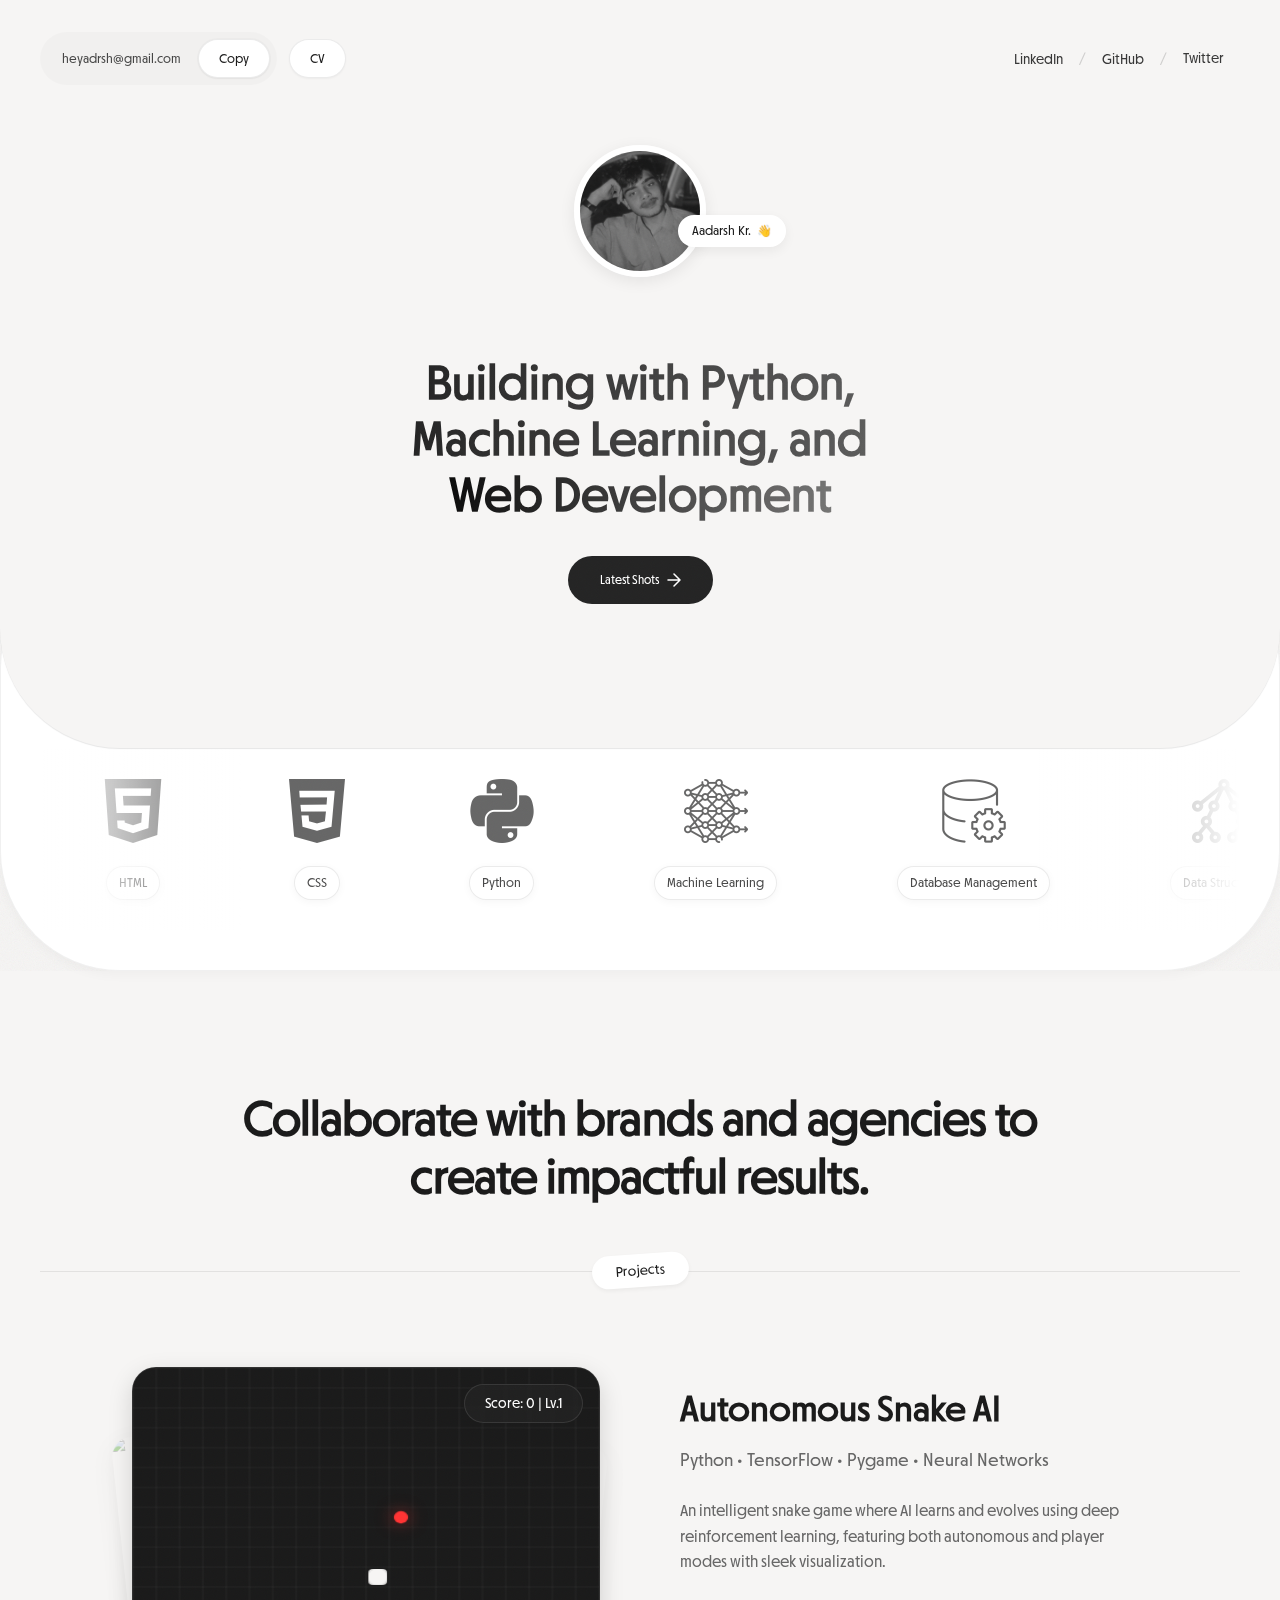
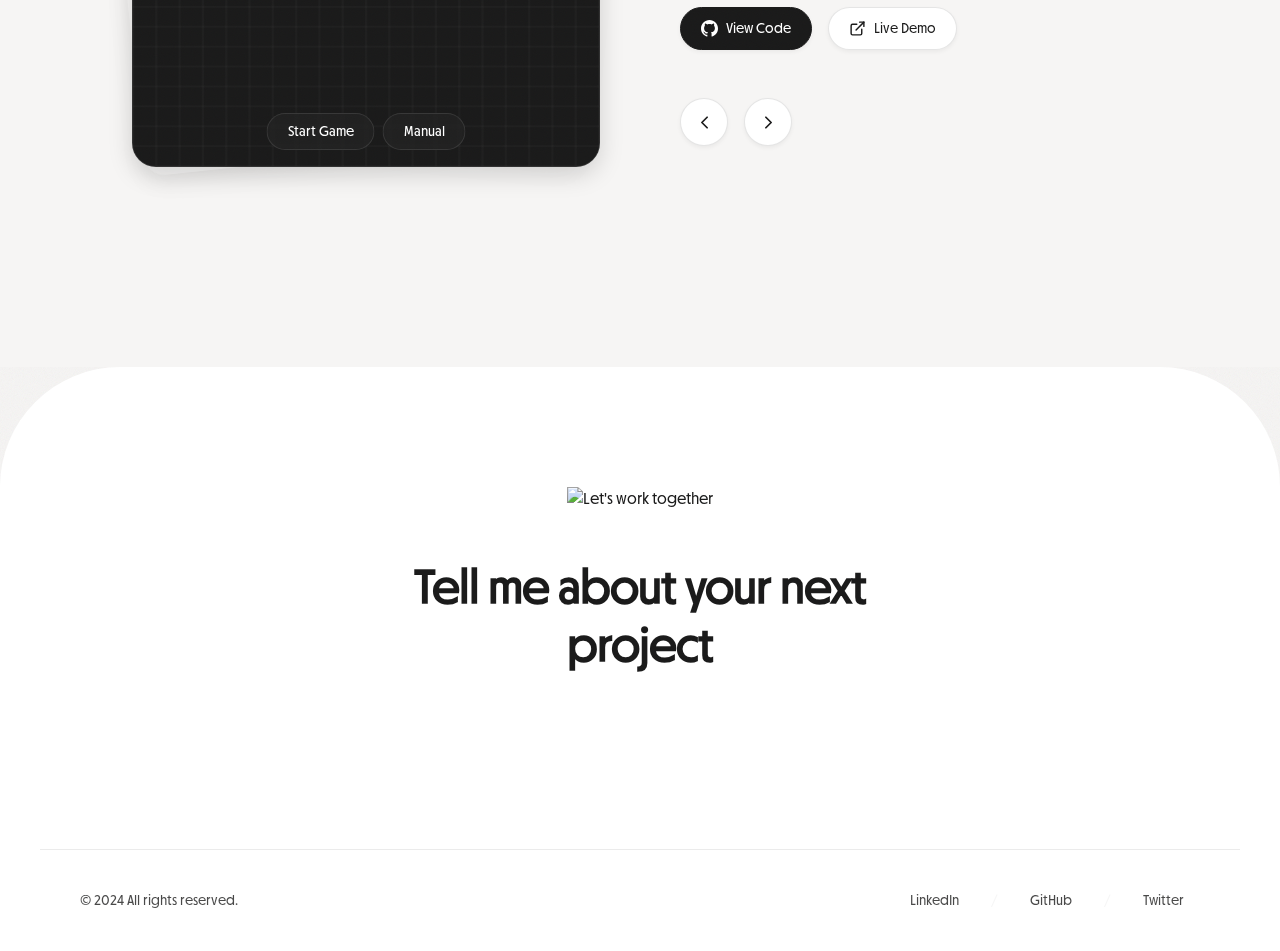
==== commit 51ebf58b: "Update website title to Aa/darsh" ====
--- a/index.html
+++ b/index.html
@@ -3,7 +3,11 @@
 <head>
     <meta charset="UTF-8">
     <meta name="viewport" content="width=device-width, initial-scale=1.0">
-    <title>Aadarsh Kumar — Product Designer</title>
+    <title>Aa/darsh</title>
+    
+    <!-- Favicon -->
+    <link rel="icon" type="image/x-icon" href="public/images/favicon.ico">
+    <link rel="apple-touch-icon" href="public/images/favicon.ico">
     
     <!-- Preload critical assets -->
     <link rel="preload" href="public/images/profile.webp" as="image" type="image/webp">
@@ -25,11 +29,11 @@
     <script src="https://cdnjs.cloudflare.com/ajax/libs/gsap/3.12.5/ScrollTrigger.min.js"></script>
     
     <!-- Meta tags -->
-    <meta name="description" content="Aadarsh Kumar - Product Designer specializing in digital products, brands, and experiences">
+    <meta name="description" content="Aa/darsh - Building digital products, brands, and experiences">
     <meta name="theme-color" content="#ffffff">
     
     <!-- Open Graph / Social Media -->
-    <meta property="og:title" content="Aadarsh Kumar — Product Designer">
+    <meta property="og:title" content="Aa/darsh">
     <meta property="og:description" content="Building digital products, brands, and experience">
     <meta property="og:image" content="public/images/profile.webp">
     <meta property="og:type" content="website">
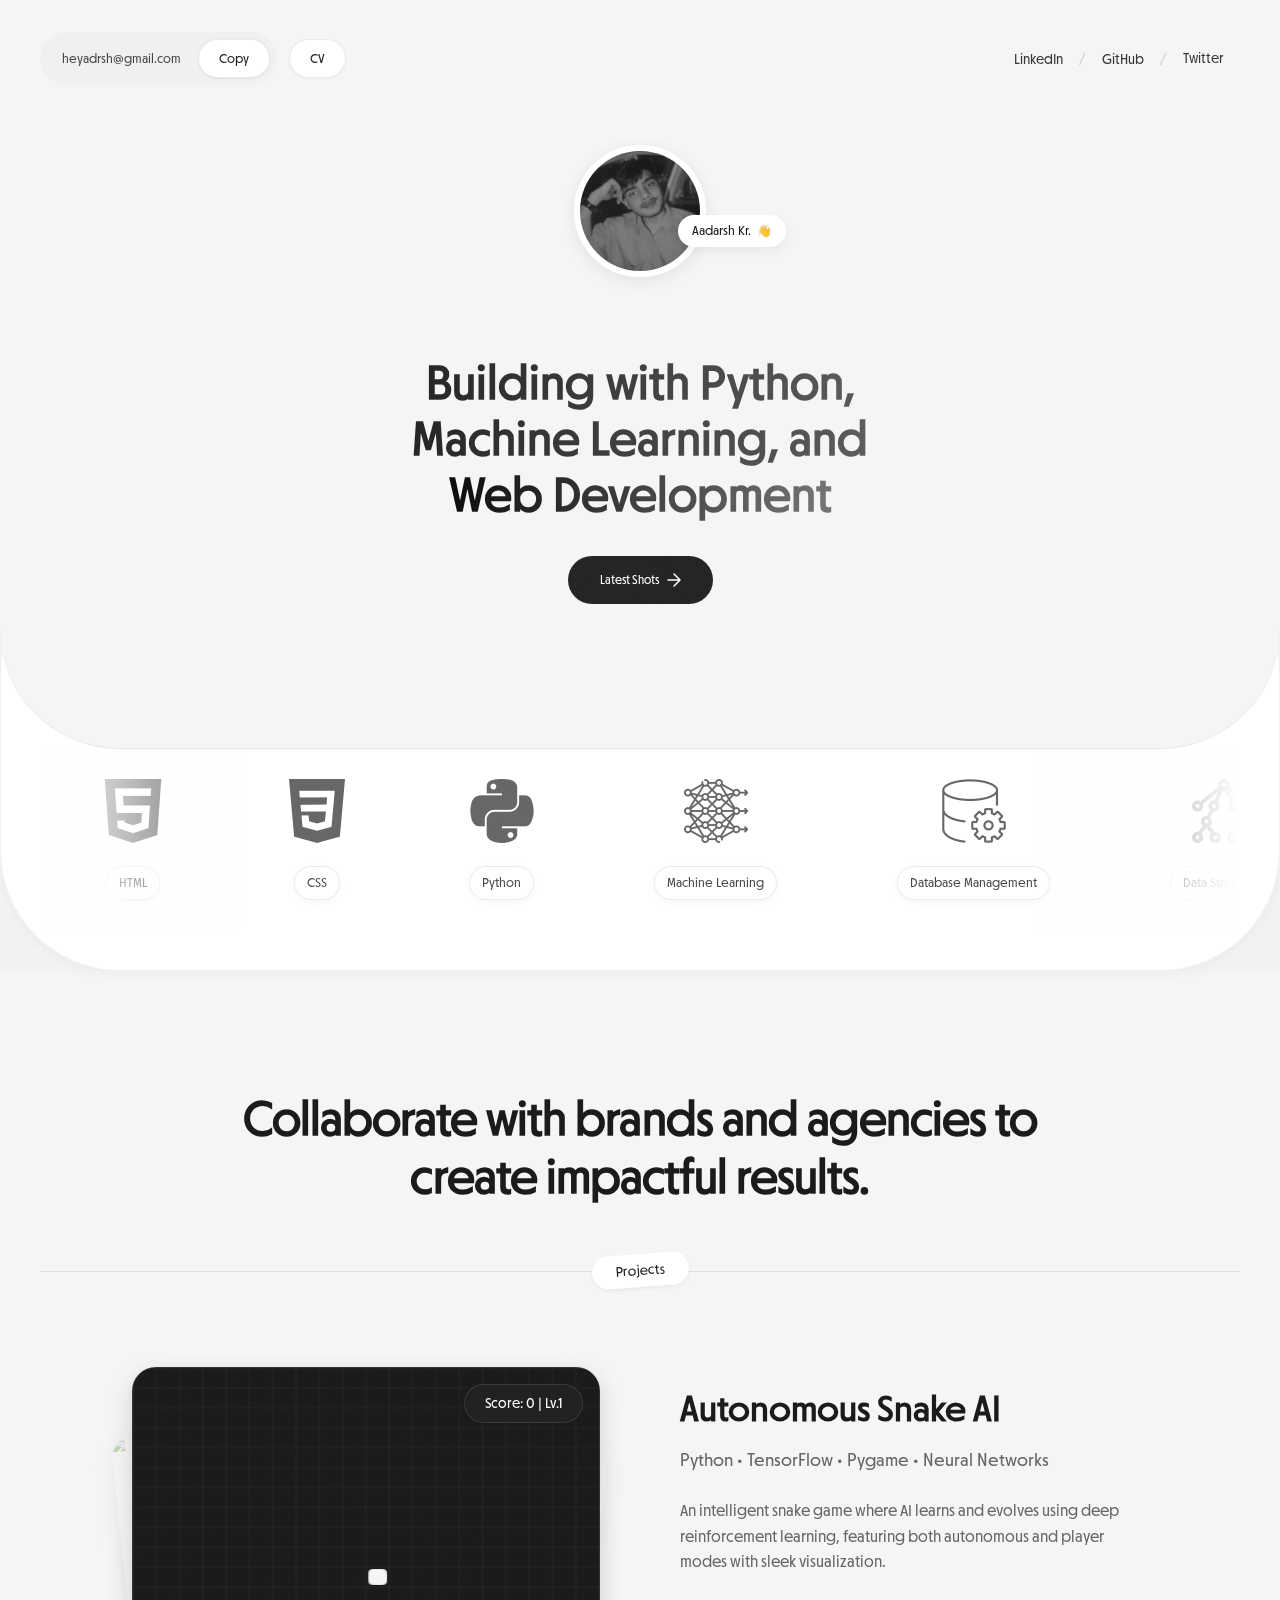
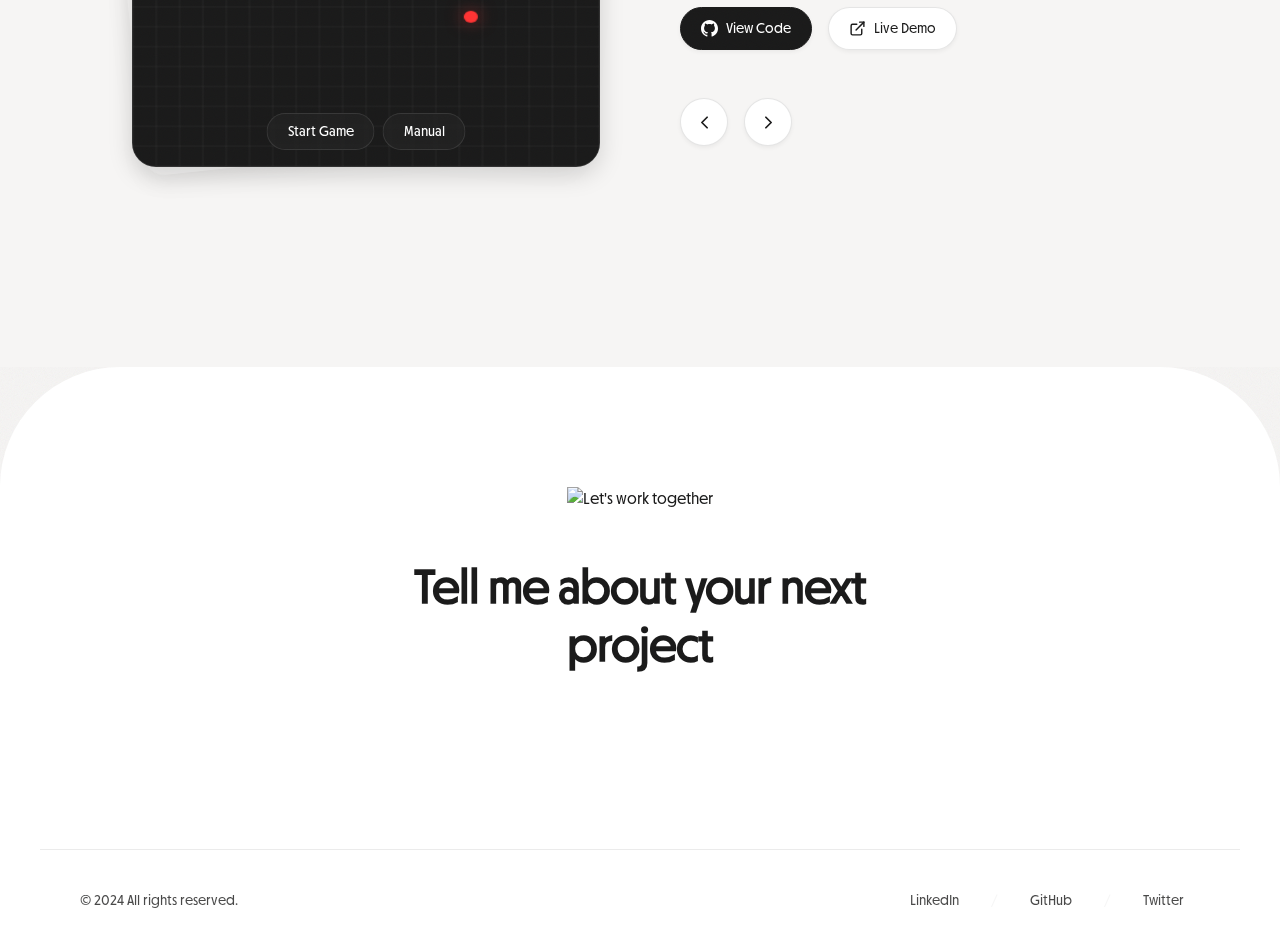
==== commit df3549ea: "Update title to 'Aadarsh - Software Engineer' and fix favicon paths" ====
--- a/index.html
+++ b/index.html
@@ -3,11 +3,11 @@
 <head>
     <meta charset="UTF-8">
     <meta name="viewport" content="width=device-width, initial-scale=1.0">
-    <title>Aa/darsh</title>
+    <title>Aadarsh - Software Engineer</title>
     
     <!-- Favicon -->
-    <link rel="icon" type="image/x-icon" href="public/images/favicon.ico">
-    <link rel="apple-touch-icon" href="public/images/favicon.ico">
+    <link rel="icon" type="image/x-icon" href="/public/images/favicon.ico">
+    <link rel="apple-touch-icon" href="/public/images/favicon.ico">
     
     <!-- Preload critical assets -->
     <link rel="preload" href="public/images/profile.webp" as="image" type="image/webp">
@@ -29,12 +29,12 @@
     <script src="https://cdnjs.cloudflare.com/ajax/libs/gsap/3.12.5/ScrollTrigger.min.js"></script>
     
     <!-- Meta tags -->
-    <meta name="description" content="Aa/darsh - Building digital products, brands, and experiences">
+    <meta name="description" content="Aadarsh - Software Engineer, Building digital products with Python and Machine Learning">
     <meta name="theme-color" content="#ffffff">
     
     <!-- Open Graph / Social Media -->
-    <meta property="og:title" content="Aa/darsh">
-    <meta property="og:description" content="Building digital products, brands, and experience">
+    <meta property="og:title" content="Aadarsh - Software Engineer">
+    <meta property="og:description" content="Building digital products with Python and Machine Learning">
     <meta property="og:image" content="public/images/profile.webp">
     <meta property="og:type" content="website">
 </head>
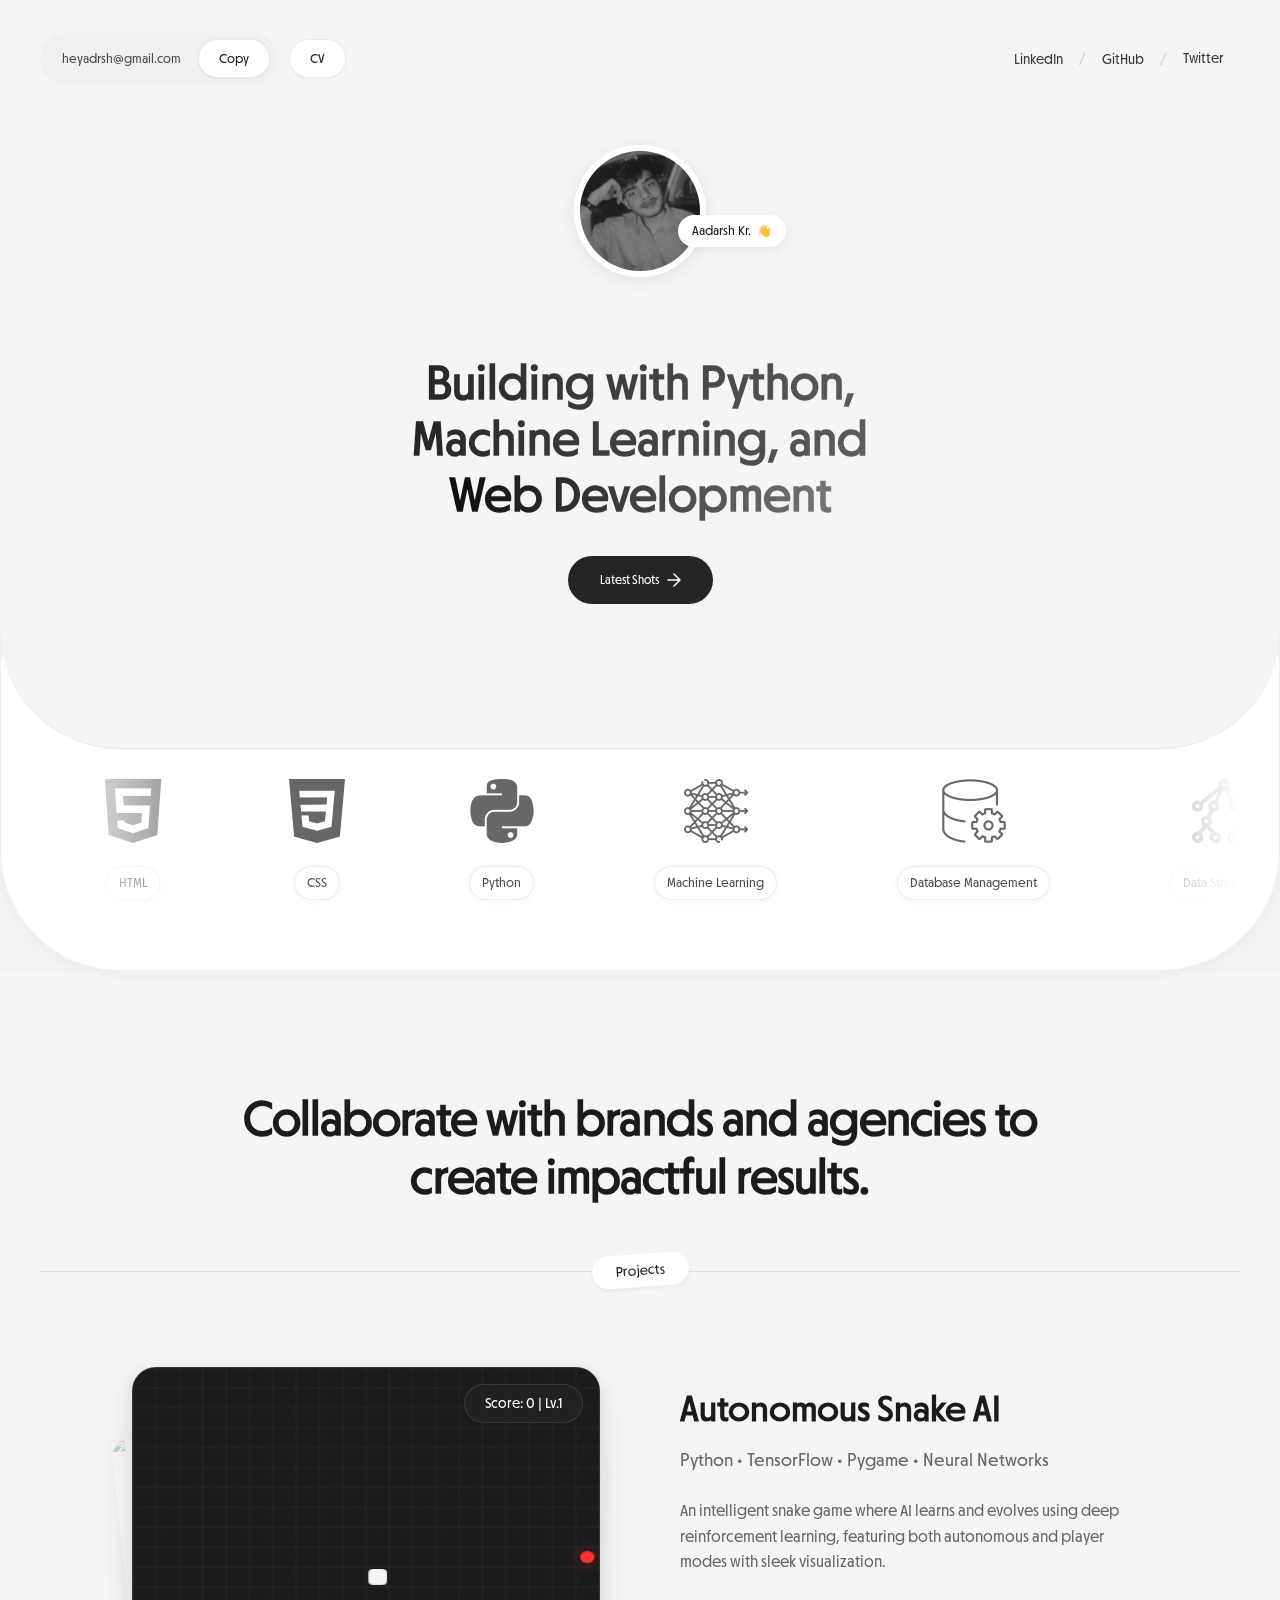
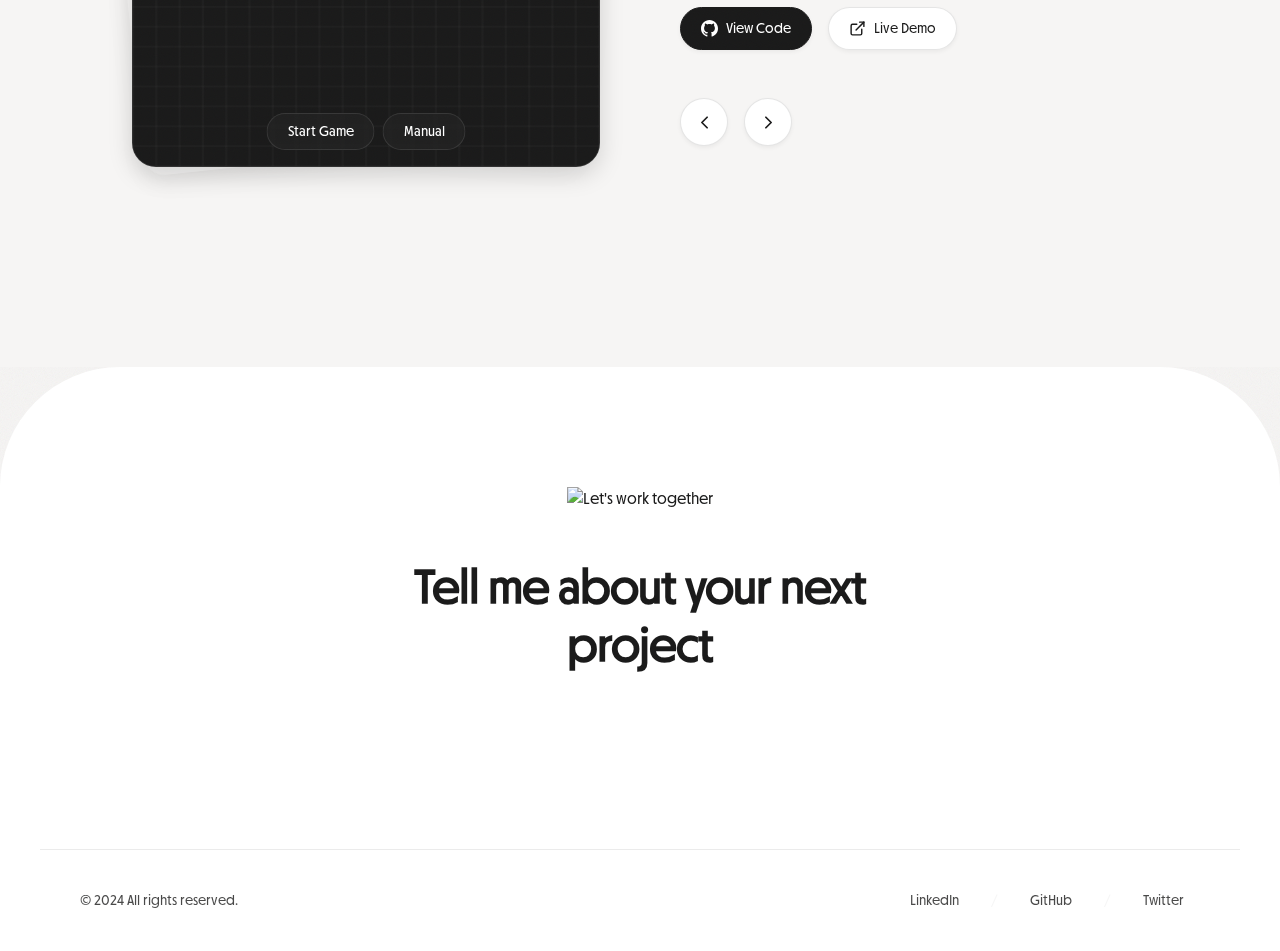
==== commit ca44b5d9: "Fix favicon paths and add shortcut icon" ====
--- a/index.html
+++ b/index.html
@@ -6,8 +6,9 @@
     <title>Aadarsh - Software Engineer</title>
     
     <!-- Favicon -->
-    <link rel="icon" type="image/x-icon" href="/public/images/favicon.ico">
-    <link rel="apple-touch-icon" href="/public/images/favicon.ico">
+    <link rel="icon" type="image/x-icon" href="public/images/favicon.ico">
+    <link rel="shortcut icon" type="image/x-icon" href="public/images/favicon.ico">
+    <link rel="apple-touch-icon" href="public/images/favicon.ico">
     
     <!-- Preload critical assets -->
     <link rel="preload" href="public/images/profile.webp" as="image" type="image/webp">
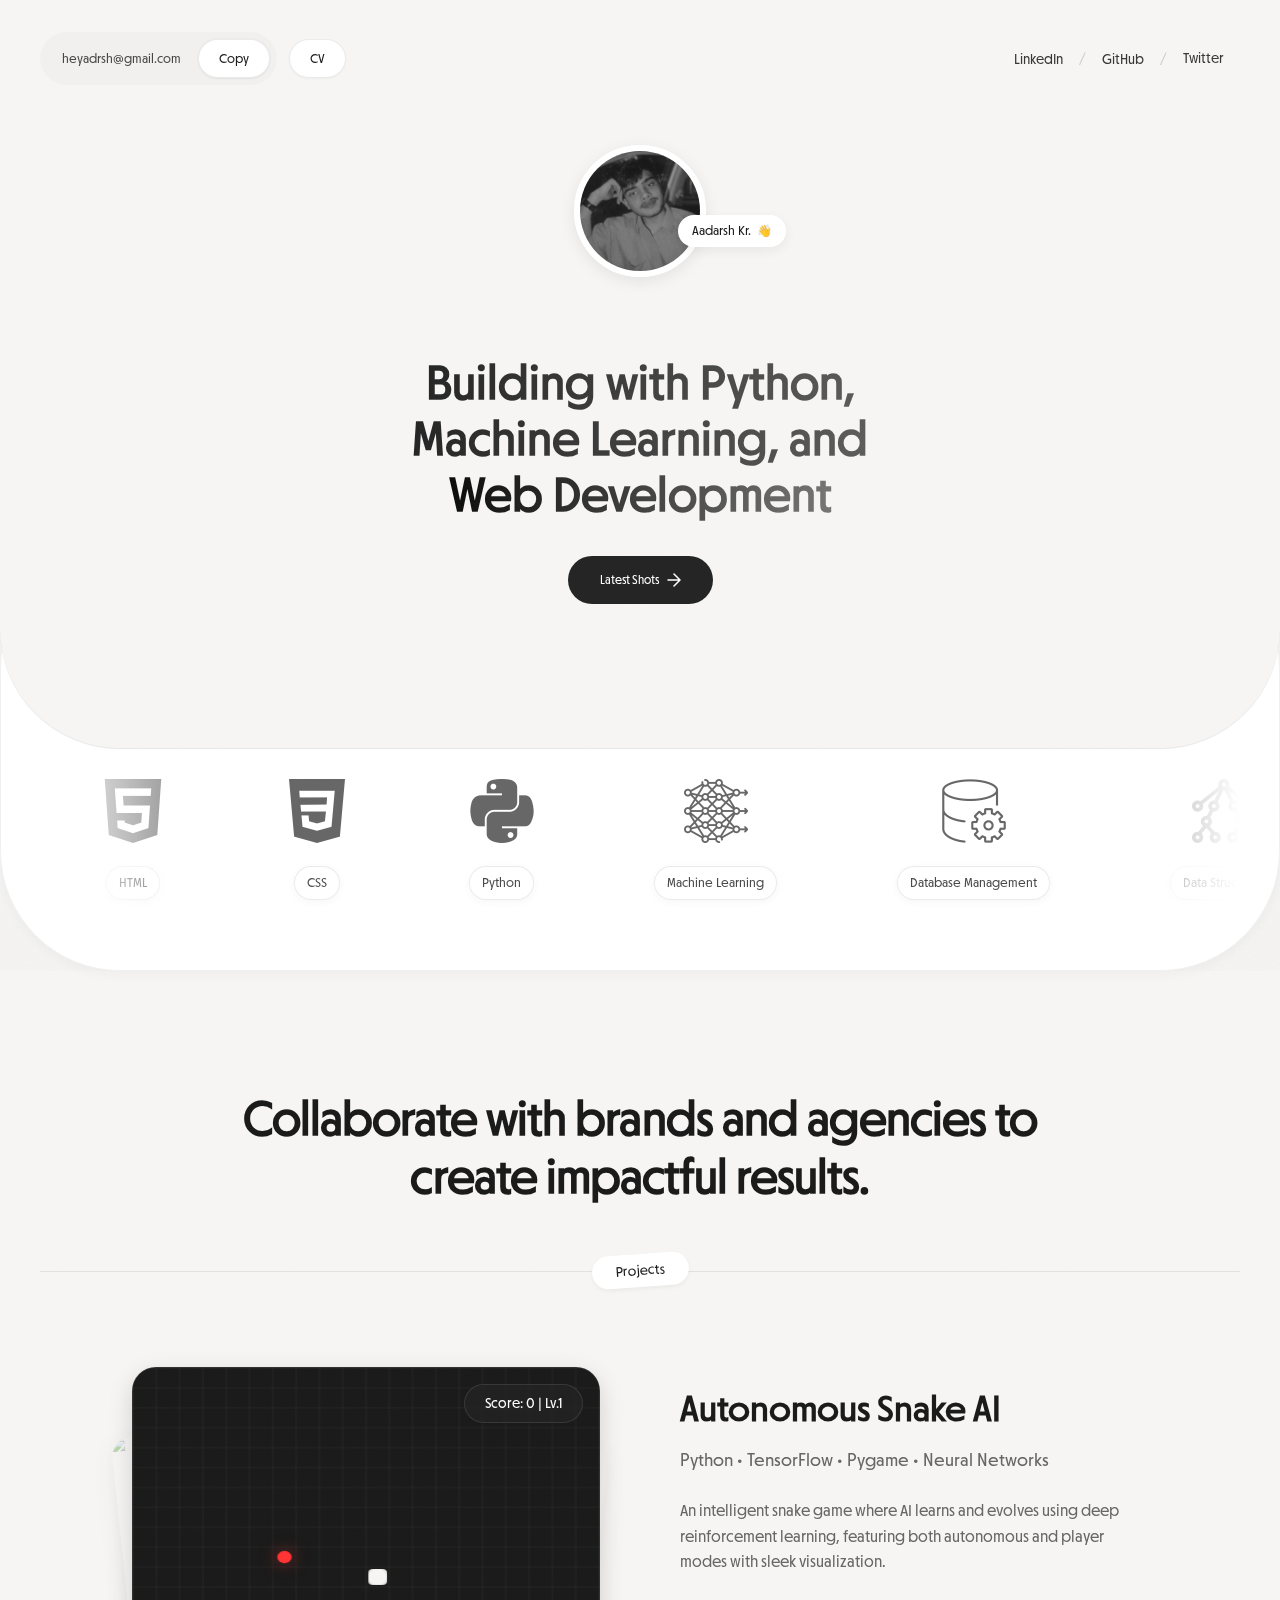
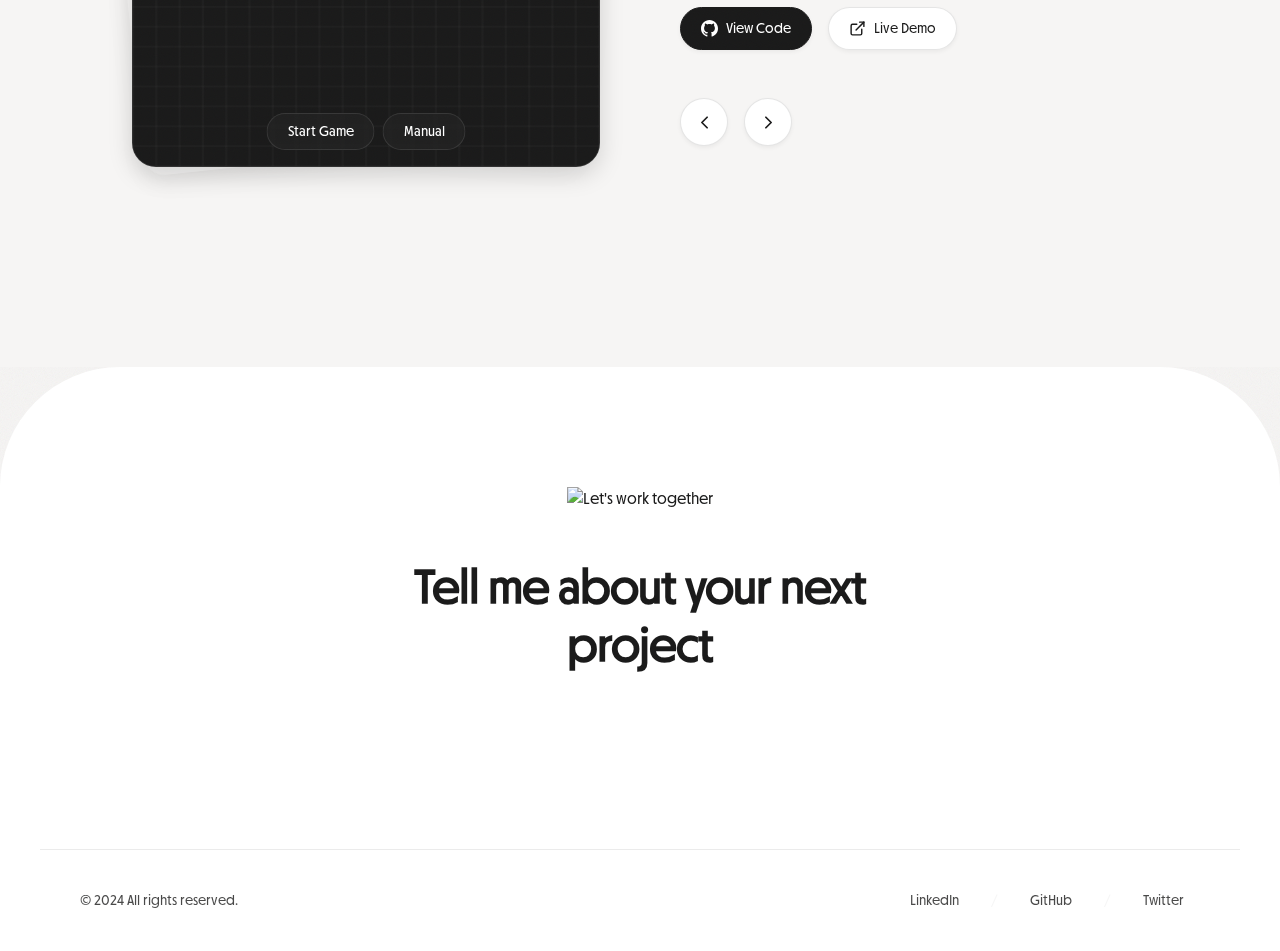
==== commit d9c84adf: "Update favicon configuration with multiple formats and add web manifest" ====
--- a/index.html
+++ b/index.html
@@ -6,9 +6,11 @@
     <title>Aadarsh - Software Engineer</title>
     
     <!-- Favicon -->
-    <link rel="icon" type="image/x-icon" href="public/images/favicon.ico">
-    <link rel="shortcut icon" type="image/x-icon" href="public/images/favicon.ico">
-    <link rel="apple-touch-icon" href="public/images/favicon.ico">
+    <link rel="icon" type="image/x-icon" href="/public/images/favicon.ico">
+    <link rel="icon" type="image/webp" href="/public/images/favicon.webp">
+    <link rel="shortcut icon" type="image/x-icon" href="/public/images/favicon.ico">
+    <link rel="apple-touch-icon" href="/public/images/favicon.webp">
+    <link rel="manifest" href="/site.webmanifest">
     
     <!-- Preload critical assets -->
     <link rel="preload" href="public/images/profile.webp" as="image" type="image/webp">
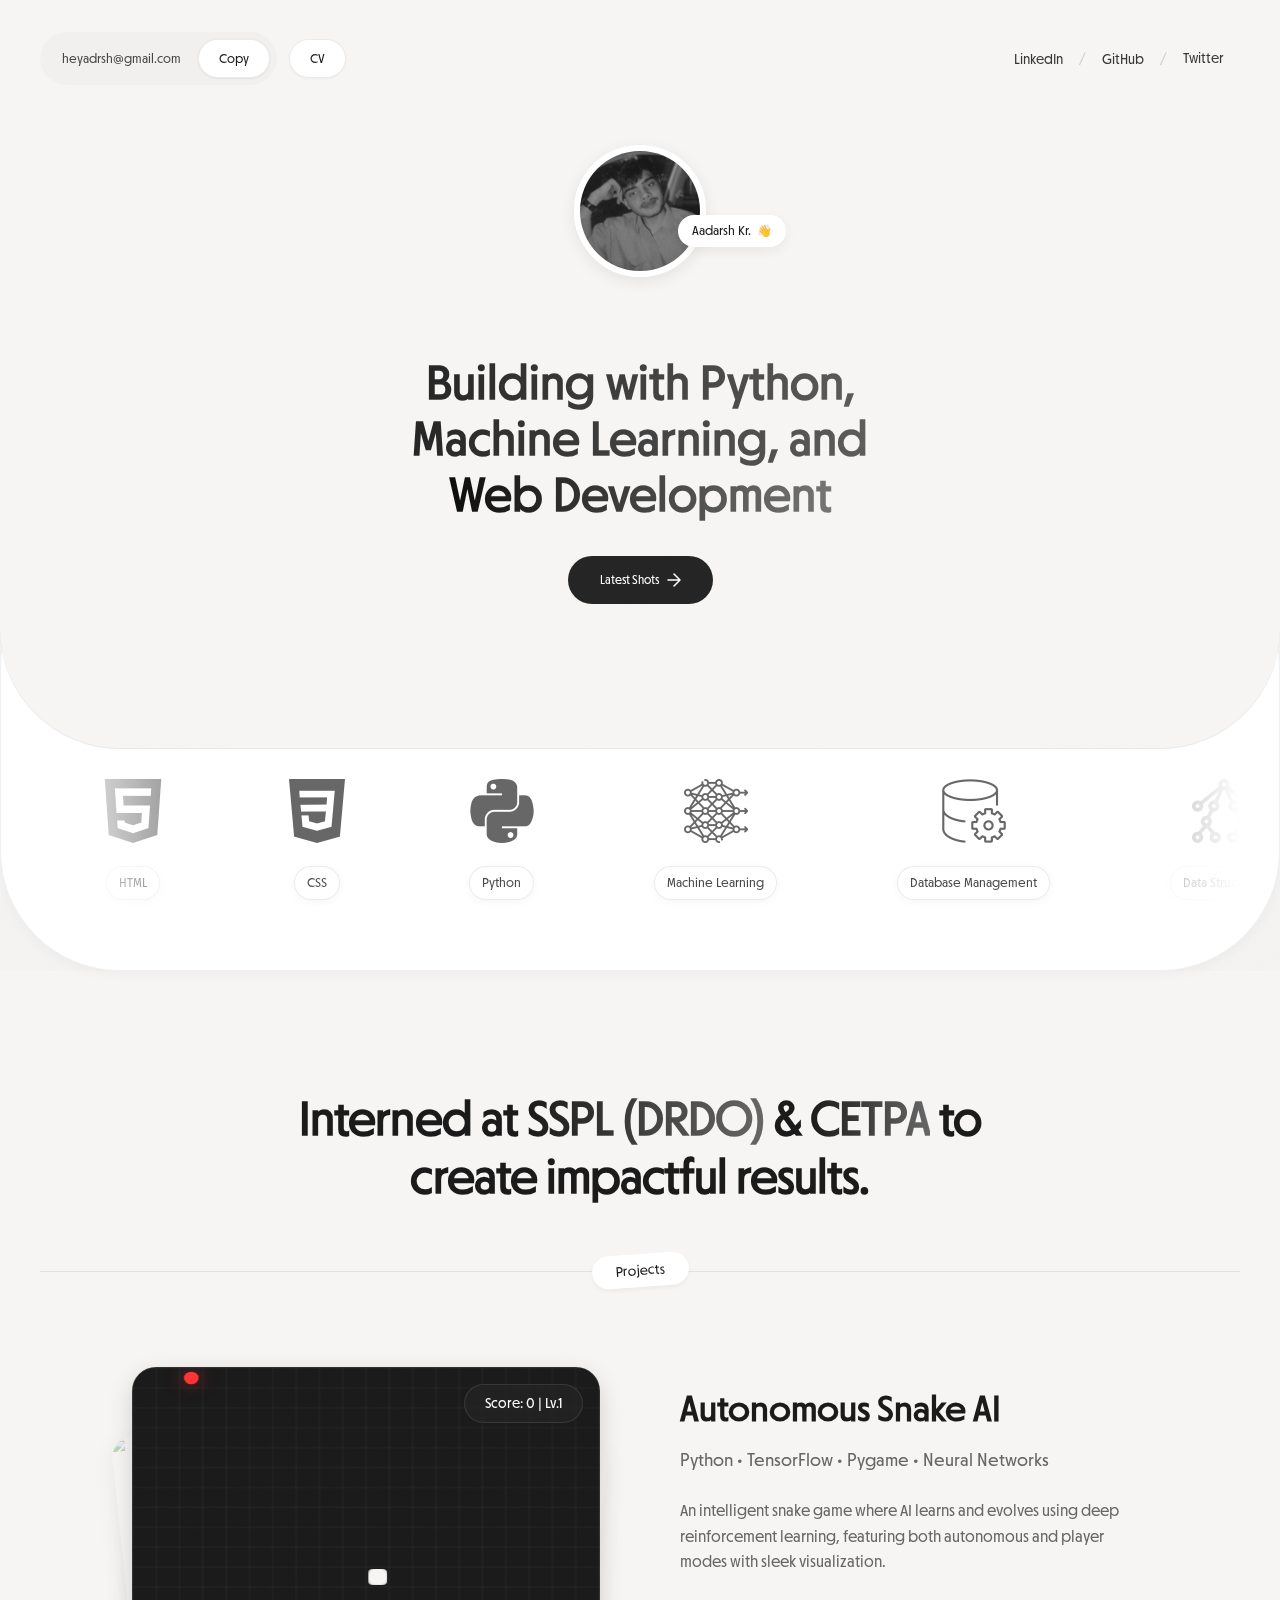
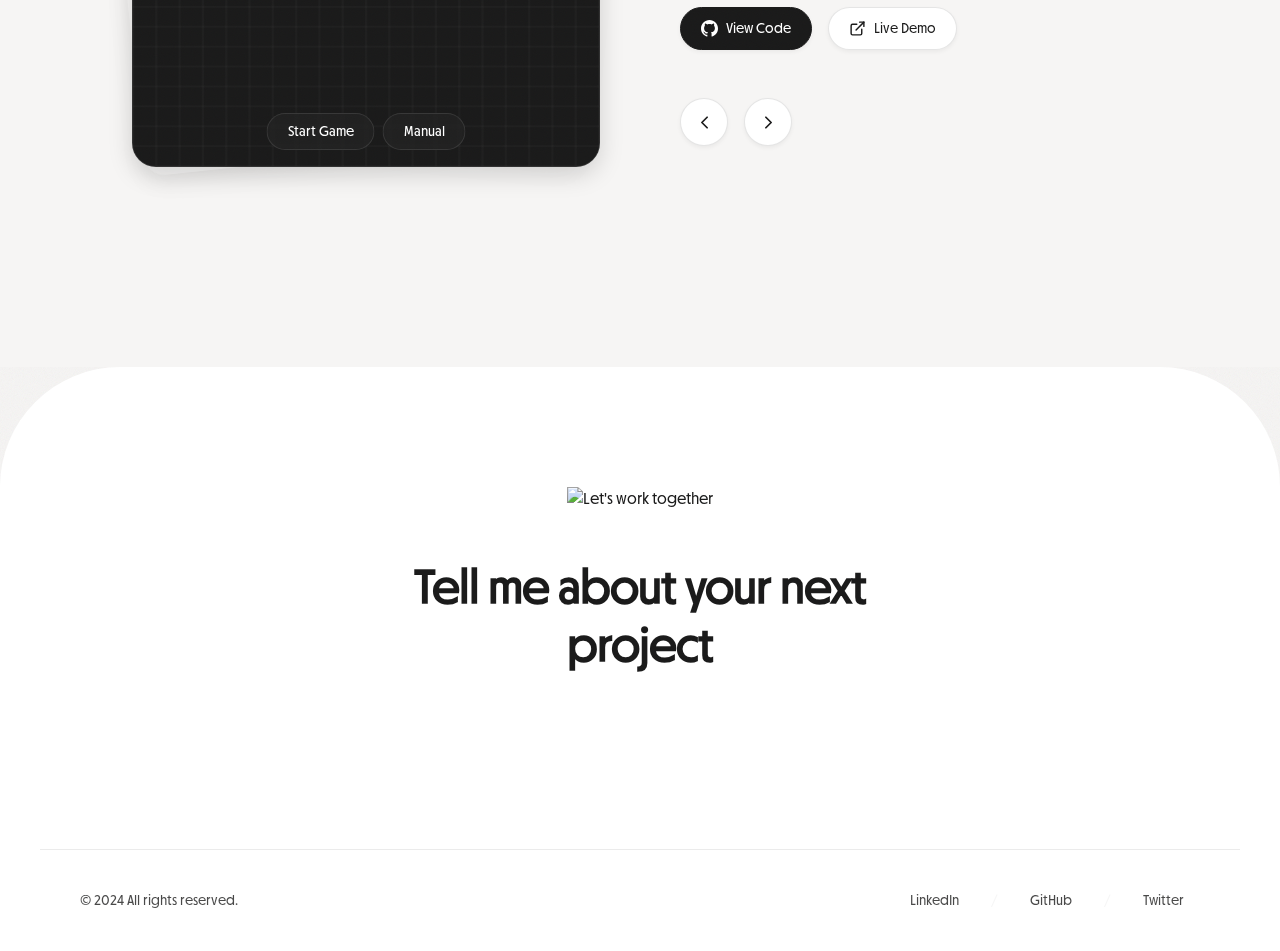
==== commit 19ac7311: "added some text changes" ====
--- a/index.html
+++ b/index.html
@@ -40,8 +40,57 @@
     <meta property="og:description" content="Building digital products with Python and Machine Learning">
     <meta property="og:image" content="public/images/profile.webp">
     <meta property="og:type" content="website">
+    <style>
+        .framer-overlay {
+            position: fixed;
+            inset: 0;
+            width: 100%;
+            height: 100%;
+            pointer-events: none;
+            z-index: 999999;
+            mix-blend-mode: overlay;
+        }
+
+        .framer-overlay-container {
+            width: 100%;
+            height: 100%;
+            position: relative;
+            overflow: hidden;
+        }
+
+        .framer-overlay-background {
+            background: url("https://framerusercontent.com/images/rR6HYXBrMmX4cRpXfXUOvpvpB0.png");
+            opacity: 0.15;
+            inset: -200%;
+            width: 400%;
+            height: 400%;
+            position: absolute;
+            animation: framerOverlayAnimation 20s infinite alternate ease-in-out;
+            will-change: transform, filter;
+        }
+
+        @keyframes framerOverlayAnimation {
+            0% {
+                filter: contrast(120%) brightness(1.1) grayscale(0.2);
+                transform: translateX(0.6%) translateY(19%) scale(1);
+            }
+            50% {
+                filter: contrast(130%) brightness(1.15) grayscale(0.1);
+                transform: translateX(1%) translateY(18%) scale(1.05);
+            }
+            100% {
+                filter: contrast(120%) brightness(1.1) grayscale(0.2);
+                transform: translateX(0.6%) translateY(19%) scale(1);
+            }
+        }
+    </style>
 </head>
 <body>
+    <div class="framer-overlay">
+        <div class="framer-overlay-container">
+            <div class="framer-overlay-background"></div>
+        </div>
+    </div>
     <div class="main-container">
         <!-- Top Card (White, U-shape bottom) -->
         <div class="top-card">
@@ -224,9 +273,213 @@
             <div class="card-content">
             <section class="services">
                 <h2 class="section-title">
-                    Collaborate with brands and agencies to<br>
+                    Interned at <span class="hover-trigger">SSPL (DRDO)
+                        <div class="hover-card">
+                            <div class="hover-card-content">
+                                <div class="hover-card-header">
+                                    <div>
+                                        <h3 class="hover-card-title">SSPL (DRDO)</h3>
+                                        <p class="hover-card-subtitle">Research & Development Intern</p>
+                                    </div>
+                                </div>
+                                <div class="hover-card-details">
+                                    <div class="hover-card-detail">• Worked on ML-based signal processing</div>
+                                    <div class="hover-card-detail">• Developed data analysis algorithms</div>
+                                    <div class="hover-card-detail">• Implemented research prototypes</div>
+                                    <div class="hover-card-detail">• Created technical documentation</div>
+                                </div>
+                                <div class="hover-card-tags">
+                                    <span class="hover-card-tag">Python</span>
+                                    <span class="hover-card-tag">Signal Processing</span>
+                                    <span class="hover-card-tag">Machine Learning</span>
+                                    <span class="hover-card-tag">Research</span>
+                                </div>
+                            </div>
+                        </div>
+                    </span> & <span class="hover-trigger">CETPA
+                        <div class="hover-card">
+                            <div class="hover-card-content">
+                                <div class="hover-card-header">
+                                    <div>
+                                        <h3 class="hover-card-title">CETPA</h3>
+                                        <p class="hover-card-subtitle">ML & Frontend Development Intern</p>
+                                    </div>
+                                </div>
+                                <div class="hover-card-details">
+                                    <div class="hover-card-detail">• Built machine learning models for data analysis</div>
+                                    <div class="hover-card-detail">• Developed responsive web applications</div>
+                                    <div class="hover-card-detail">• Implemented AI/ML solutions</div>
+                                    <div class="hover-card-detail">• Created interactive user interfaces</div>
+                                </div>
+                                <div class="hover-card-tags">
+                                    <span class="hover-card-tag">Python</span>
+                                    <span class="hover-card-tag">Machine Learning</span>
+                                    <span class="hover-card-tag">HTML/CSS</span>
+                                    <span class="hover-card-tag">JavaScript</span>
+                                </div>
+                            </div>
+                        </div>
+                    </span> to<br>
                     create impactful results.
                 </h2>
+                <style>
+                    .hover-trigger {
+                        position: relative;
+                        cursor: pointer;
+                        display: inline-block;
+                        font-weight: 600;
+                        background: linear-gradient(90deg, #1a1a1a, #666, #1a1a1a);
+                        -webkit-background-clip: text;
+                        background-clip: text;
+                        color: transparent;
+                        background-size: 200% auto;
+                        animation: gradientText 3s ease-in-out infinite;
+                    }
+
+                    @keyframes gradientText {
+                        0% {
+                            background-position: 0% center;
+                        }
+                        50% {
+                            background-position: 100% center;
+                        }
+                        100% {
+                            background-position: 0% center;
+                        }
+                    }
+
+                    .hover-card {
+                        position: absolute;
+                        background: white;
+                        border-radius: 24px;
+                        padding: 24px;
+                        width: 400px;
+                        box-shadow: 0 8px 32px rgba(0, 0, 0, 0.15);
+                        opacity: 0;
+                        transform-origin: top center;
+                        transform: perspective(1000px) rotateX(-10deg) translateY(10px);
+                        transition: all 0.4s cubic-bezier(0.23, 1, 0.32, 1);
+                        pointer-events: none;
+                        z-index: 1000;
+                        left: 50%;
+                        margin-left: -200px;
+                        top: 100%;
+                        margin-top: 20px;
+                        visibility: hidden;
+                    }
+
+                    .hover-trigger:hover .hover-card {
+                        opacity: 1;
+                        transform: perspective(1000px) rotateX(0) translateY(0);
+                        pointer-events: auto;
+                        visibility: visible;
+                    }
+
+                    .hover-card::after {
+                        content: '';
+                        position: absolute;
+                        top: -8px;
+                        left: 50%;
+                        margin-left: -8px;
+                        width: 16px;
+                        height: 16px;
+                        background: white;
+                        transform: rotate(45deg);
+                        border-left: 1px solid rgba(255, 255, 255, 0.1);
+                        border-top: 1px solid rgba(255, 255, 255, 0.1);
+                        box-shadow: -4px -4px 8px rgba(0, 0, 0, 0.05);
+                    }
+
+                    .hover-card-content {
+                        display: flex;
+                        flex-direction: column;
+                        gap: 16px;
+                        opacity: 0;
+                        transform: translateY(10px);
+                        transition: all 0.3s cubic-bezier(0.23, 1, 0.32, 1);
+                        transition-delay: 0.1s;
+                    }
+
+                    .hover-trigger:hover .hover-card-content {
+                        opacity: 1;
+                        transform: translateY(0);
+                    }
+
+                    .hover-card-header {
+                        display: flex;
+                        align-items: flex-start;
+                        justify-content: space-between;
+                    }
+
+                    .hover-card-title {
+                        font-size: 24px;
+                        font-weight: 600;
+                        color: #1a1a1a;
+                        margin: 0;
+                    }
+
+                    .hover-card-subtitle {
+                        font-size: 16px;
+                        color: #666;
+                        margin-top: 4px;
+                    }
+
+                    .hover-card-details {
+                        display: flex;
+                        flex-direction: column;
+                        gap: 12px;
+                    }
+
+                    .hover-card-detail {
+                        font-size: 14px;
+                        color: #444;
+                        display: flex;
+                        align-items: center;
+                        gap: 8px;
+                        opacity: 0;
+                        transform: translateX(-10px);
+                        transition: all 0.3s cubic-bezier(0.23, 1, 0.32, 1);
+                    }
+
+                    .hover-trigger:hover .hover-card-detail {
+                        opacity: 1;
+                        transform: translateX(0);
+                    }
+
+                    .hover-trigger:hover .hover-card-detail:nth-child(1) { transition-delay: 0.1s; }
+                    .hover-trigger:hover .hover-card-detail:nth-child(2) { transition-delay: 0.15s; }
+                    .hover-trigger:hover .hover-card-detail:nth-child(3) { transition-delay: 0.2s; }
+                    .hover-trigger:hover .hover-card-detail:nth-child(4) { transition-delay: 0.25s; }
+
+                    .hover-card-tags {
+                        display: flex;
+                        flex-wrap: wrap;
+                        gap: 8px;
+                        margin-top: 8px;
+                    }
+
+                    .hover-card-tag {
+                        padding: 6px 12px;
+                        background: rgba(0,0,0,0.05);
+                        border-radius: 100px;
+                        font-size: 14px;
+                        color: #1a1a1a;
+                        transition: all 0.2s cubic-bezier(0.23, 1, 0.32, 1);
+                        opacity: 0;
+                        transform: translateY(10px);
+                    }
+
+                    .hover-trigger:hover .hover-card-tag {
+                        opacity: 1;
+                        transform: translateY(0);
+                    }
+
+                    .hover-trigger:hover .hover-card-tag:nth-child(1) { transition-delay: 0.2s; }
+                    .hover-trigger:hover .hover-card-tag:nth-child(2) { transition-delay: 0.25s; }
+                    .hover-trigger:hover .hover-card-tag:nth-child(3) { transition-delay: 0.3s; }
+                    .hover-trigger:hover .hover-card-tag:nth-child(4) { transition-delay: 0.35s; }
+                </style>
+
                 <div class="project-tag">Projects</div>
                 <section class="testimonials-section">
                     <div class="testimonials-grid">
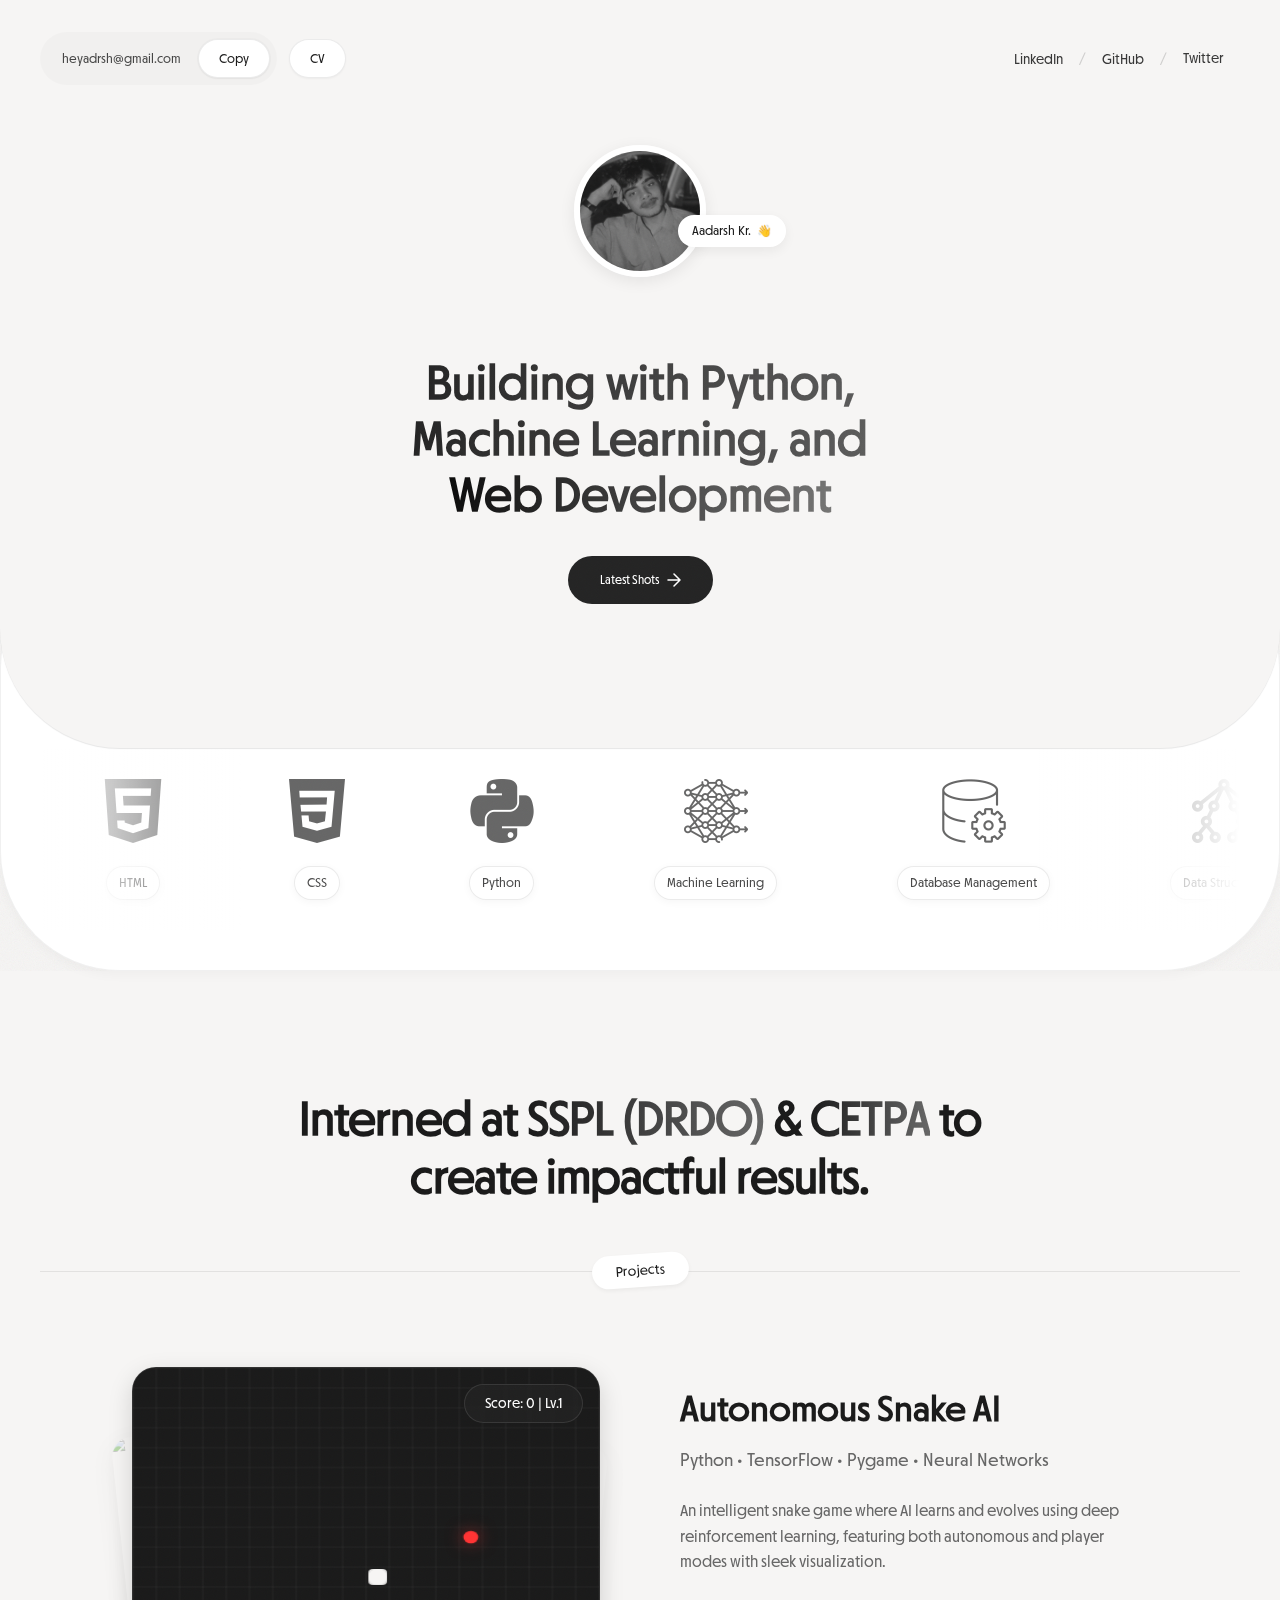
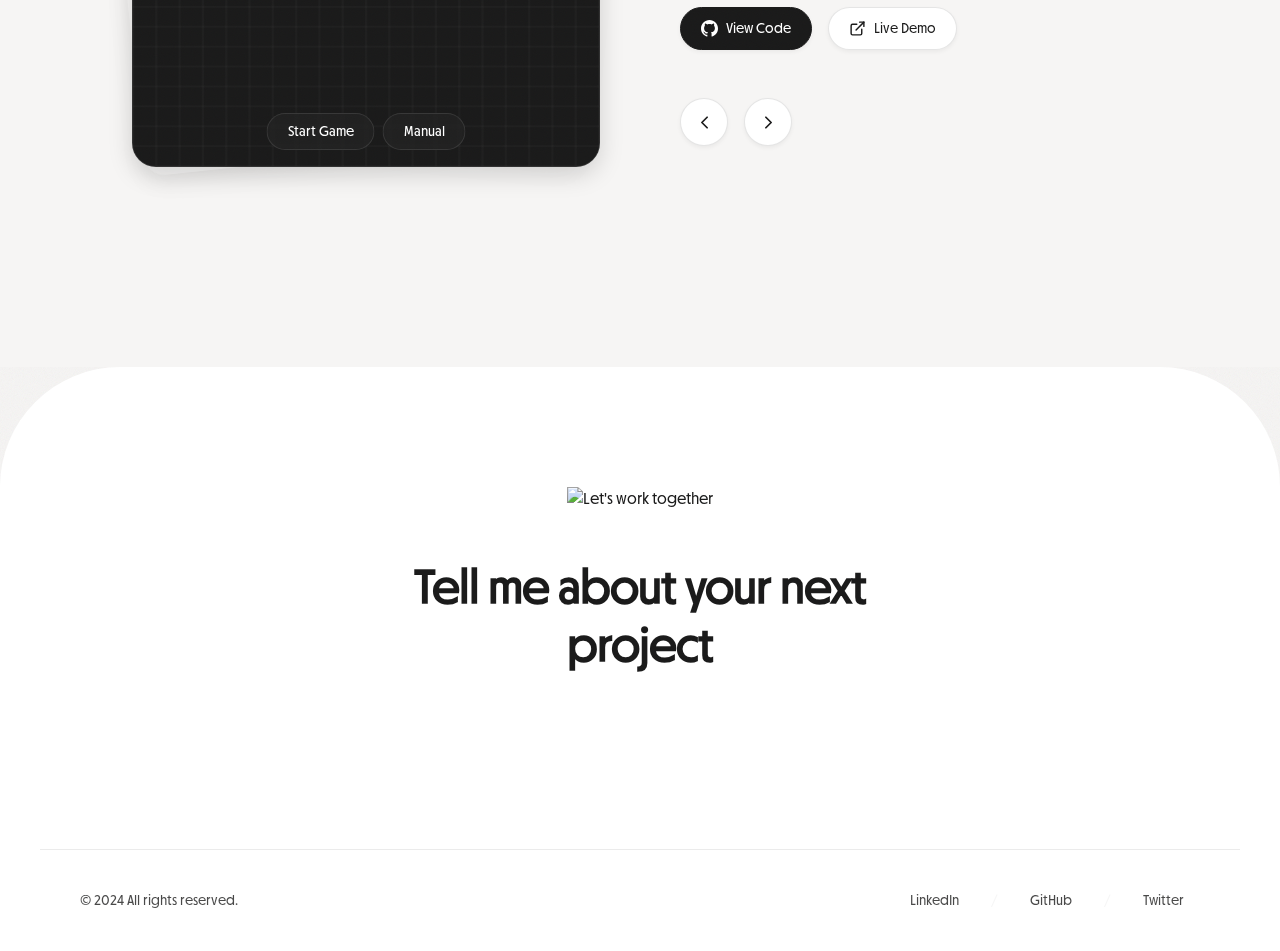
==== commit 24bb1891: "added some text changes and added card" ====
--- a/index.html
+++ b/index.html
@@ -40,57 +40,8 @@
     <meta property="og:description" content="Building digital products with Python and Machine Learning">
     <meta property="og:image" content="public/images/profile.webp">
     <meta property="og:type" content="website">
-    <style>
-        .framer-overlay {
-            position: fixed;
-            inset: 0;
-            width: 100%;
-            height: 100%;
-            pointer-events: none;
-            z-index: 999999;
-            mix-blend-mode: overlay;
-        }
-
-        .framer-overlay-container {
-            width: 100%;
-            height: 100%;
-            position: relative;
-            overflow: hidden;
-        }
-
-        .framer-overlay-background {
-            background: url("https://framerusercontent.com/images/rR6HYXBrMmX4cRpXfXUOvpvpB0.png");
-            opacity: 0.15;
-            inset: -200%;
-            width: 400%;
-            height: 400%;
-            position: absolute;
-            animation: framerOverlayAnimation 20s infinite alternate ease-in-out;
-            will-change: transform, filter;
-        }
-
-        @keyframes framerOverlayAnimation {
-            0% {
-                filter: contrast(120%) brightness(1.1) grayscale(0.2);
-                transform: translateX(0.6%) translateY(19%) scale(1);
-            }
-            50% {
-                filter: contrast(130%) brightness(1.15) grayscale(0.1);
-                transform: translateX(1%) translateY(18%) scale(1.05);
-            }
-            100% {
-                filter: contrast(120%) brightness(1.1) grayscale(0.2);
-                transform: translateX(0.6%) translateY(19%) scale(1);
-            }
-        }
-    </style>
 </head>
 <body>
-    <div class="framer-overlay">
-        <div class="framer-overlay-container">
-            <div class="framer-overlay-background"></div>
-        </div>
-    </div>
     <div class="main-container">
         <!-- Top Card (White, U-shape bottom) -->
         <div class="top-card">
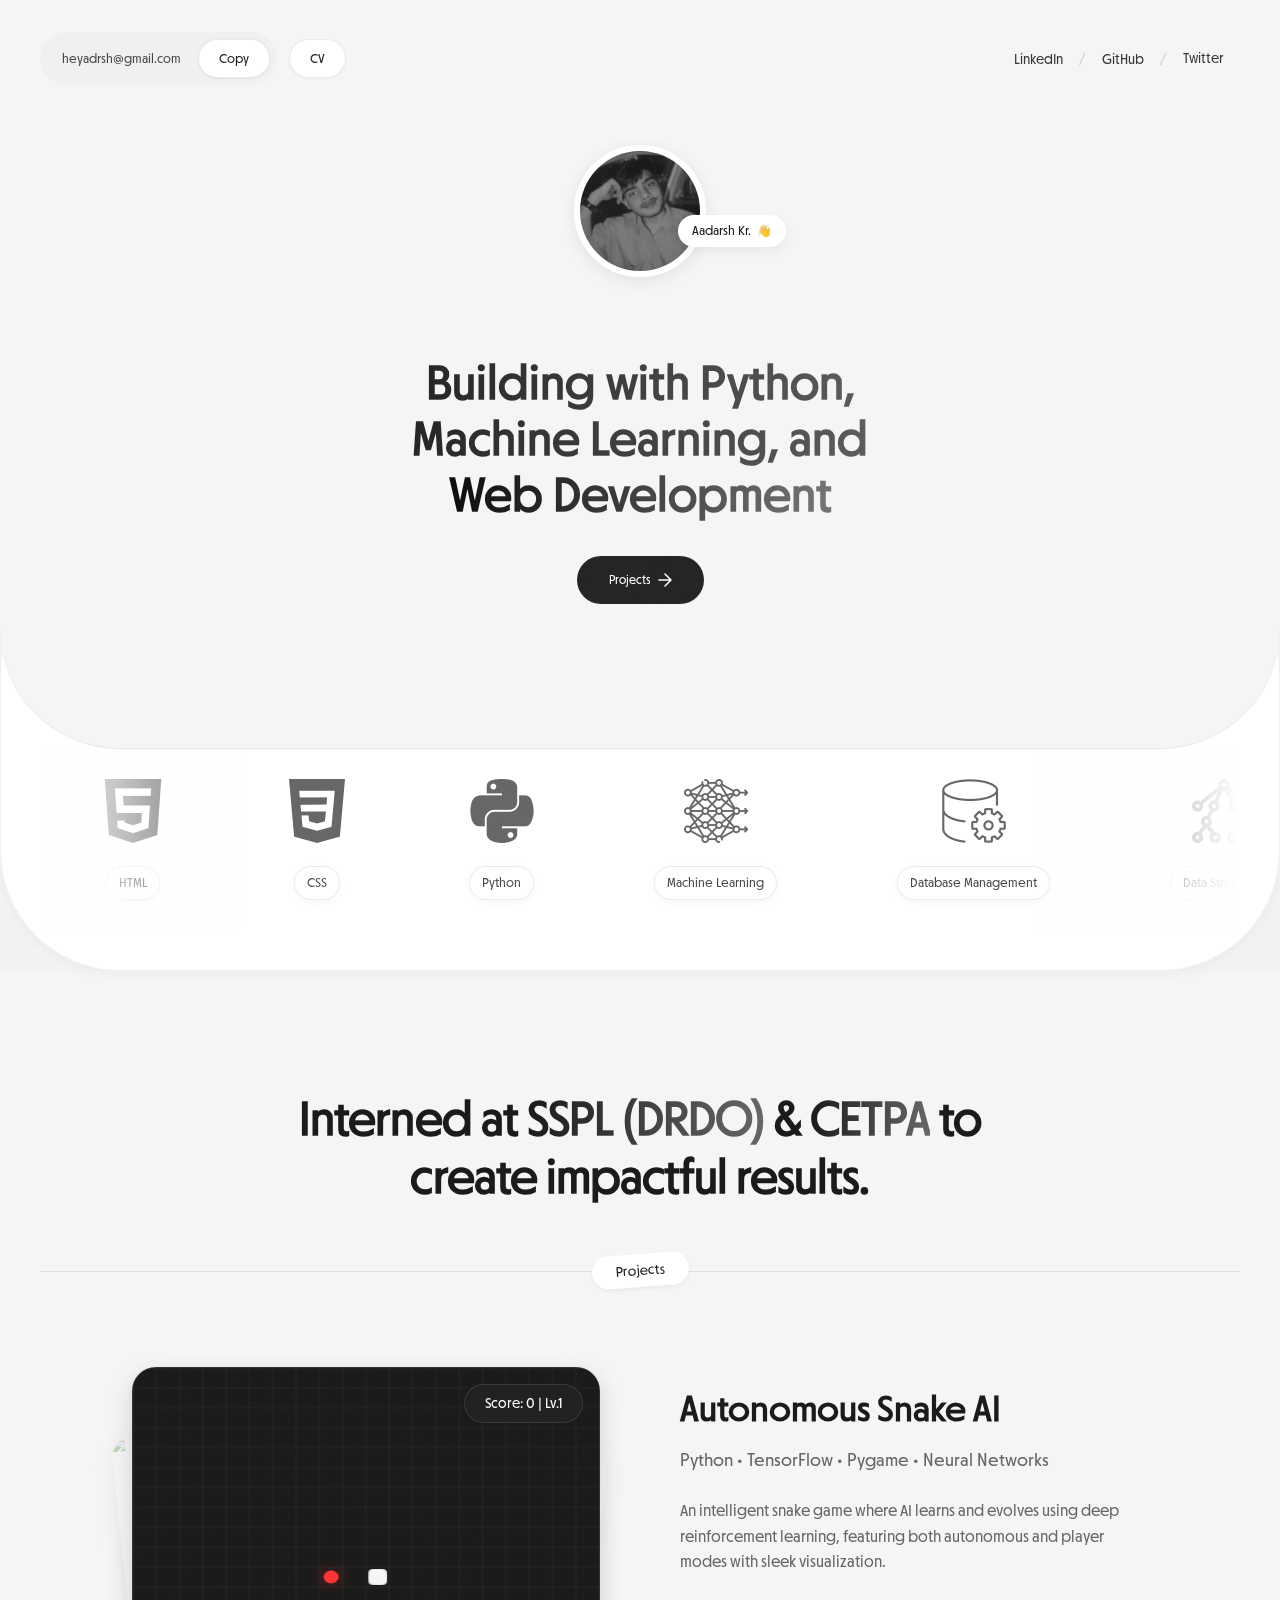
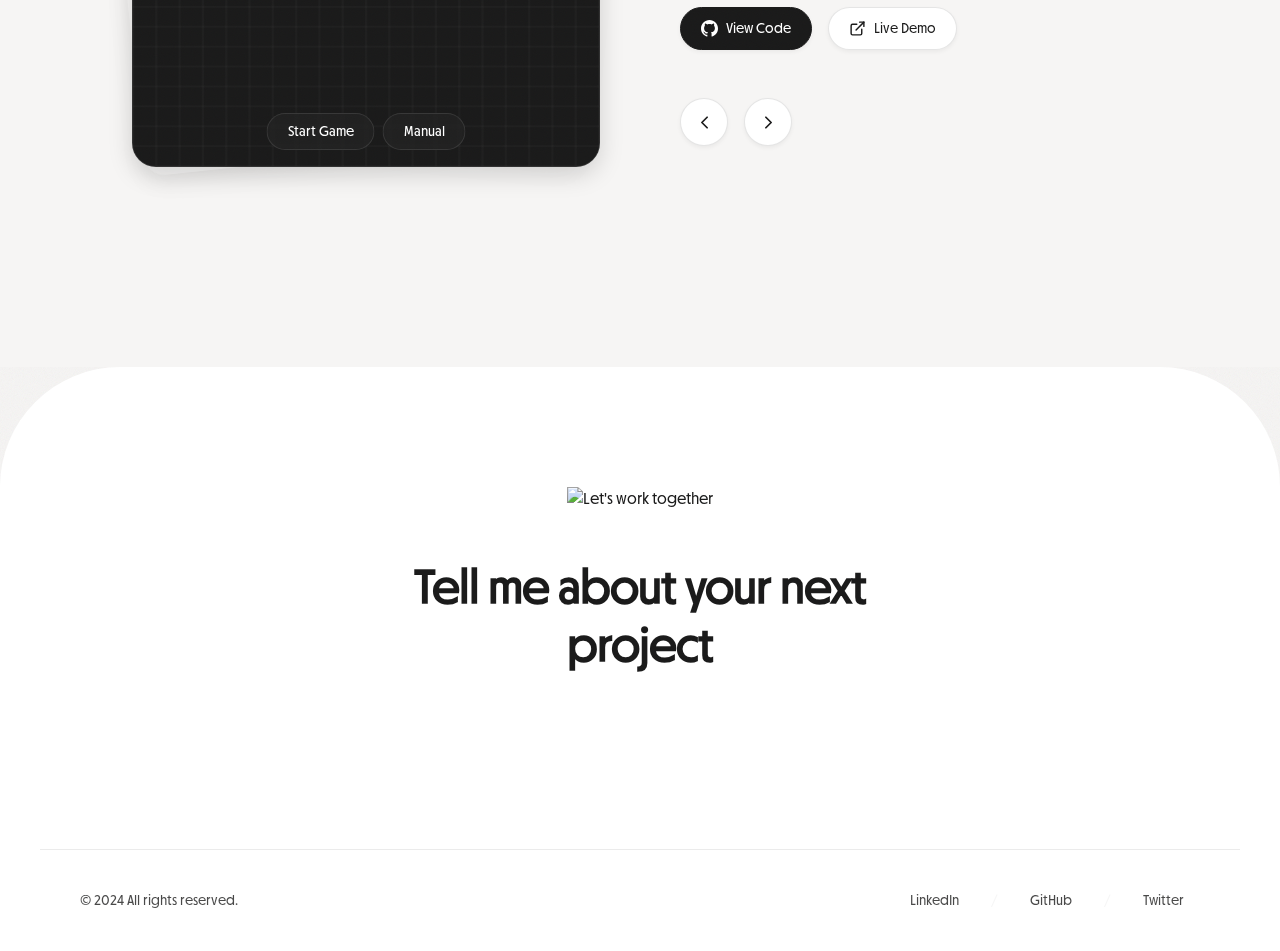
==== commit 3b73c77b: "Fix initial direction logic in Snake game and add debugging statements" ====
--- a/index.html
+++ b/index.html
@@ -95,8 +95,8 @@
                         Machine Learning, and<br>
                         <span id="flip-words" class="flip-words">Data Structures</span>
                 </h1>
-                <button class="btn-primary">
-                    Latest Shots
+                <button class="btn-primary" id="projectsButton">
+                    Projects
                         <svg width="14" height="14" viewBox="0 0 14 14" fill="none" xmlns="http://www.w3.org/2000/svg">
                             <path d="M1 7H13M13 7L7 1M13 7L7 13" stroke="currentColor" stroke-width="1.5" stroke-linecap="round" stroke-linejoin="round"/>
                     </svg>
@@ -431,7 +431,7 @@
                     .hover-trigger:hover .hover-card-tag:nth-child(4) { transition-delay: 0.35s; }
                 </style>
 
-                <div class="project-tag">Projects</div>
+                <div class="project-tag" id="projects-section">Projects</div>
                 <section class="testimonials-section">
                     <div class="testimonials-grid">
                         <div class="testimonials-images">
@@ -533,6 +533,27 @@
                 console.error('Failed to copy:', err);
             });
         }
+
+        // Projects button scroll functionality
+        document.addEventListener('DOMContentLoaded', () => {
+            const projectsButton = document.getElementById('projectsButton');
+            if (projectsButton) {
+                projectsButton.addEventListener('click', () => {
+                    // Get the tech-card element to position it at the top
+                    const techCard = document.querySelector('.tech-card');
+                    if (techCard) {
+                        // Calculate position to scroll to (tech-card top position)
+                        const techCardPosition = techCard.getBoundingClientRect().top + window.pageYOffset;
+                        
+                        // Smooth scroll to the position
+                        window.scrollTo({
+                            top: techCardPosition,
+                            behavior: 'smooth'
+                        });
+                    }
+                });
+            }
+        });
 
         // Flip Words Animation
         class FlipWords {
@@ -1796,14 +1817,16 @@
                             this.dx = path[0].dx;
                             this.dy = path[0].dy;
                         } else {
-                            this.dx = 1;
+                            this.dx = 1; // Default direction
                             this.dy = 0;
                         }
                     } else {
-                        this.dx = 1;
+                        this.dx = 1; // Default direction
                         this.dy = 0;
                     }
                 }
+
+                console.log(`Initial Direction: dx=${this.dx}, dy=${this.dy}`); // Debugging statement
 
                 this.isPaused = false;
                 this.isGameOver = false;
--- a/styles.css
+++ b/styles.css
@@ -219,6 +219,10 @@
     perspective: 1000px;
 }
 
+.btn-secondary:hover {
+    text-decoration: underline;
+}
+
 .btn-copy-container {
     position: relative;
     display: flex;
@@ -239,7 +243,7 @@
 }
 
 .btn-copy-container:hover .hover-gradient {
-    opacity: 1;
+    opacity: 0;
 }
 
 .btn-copy-container .hover-gradient::before {
@@ -355,6 +359,7 @@
 
 .btn-primary:hover {
     background-color: rgb(24, 24, 24);
+    text-decoration: underline;
 }
 
 /* Optimized Grain Effect */
--- a/styles.css
+++ b/styles.css
@@ -219,6 +219,10 @@
     perspective: 1000px;
 }
 
+.btn-secondary:hover {
+    text-decoration: underline;
+}
+
 .btn-copy-container {
     position: relative;
     display: flex;
@@ -239,7 +243,7 @@
 }
 
 .btn-copy-container:hover .hover-gradient {
-    opacity: 1;
+    opacity: 0;
 }
 
 .btn-copy-container .hover-gradient::before {
@@ -355,6 +359,7 @@
 
 .btn-primary:hover {
     background-color: rgb(24, 24, 24);
+    text-decoration: underline;
 }
 
 /* Optimized Grain Effect */
